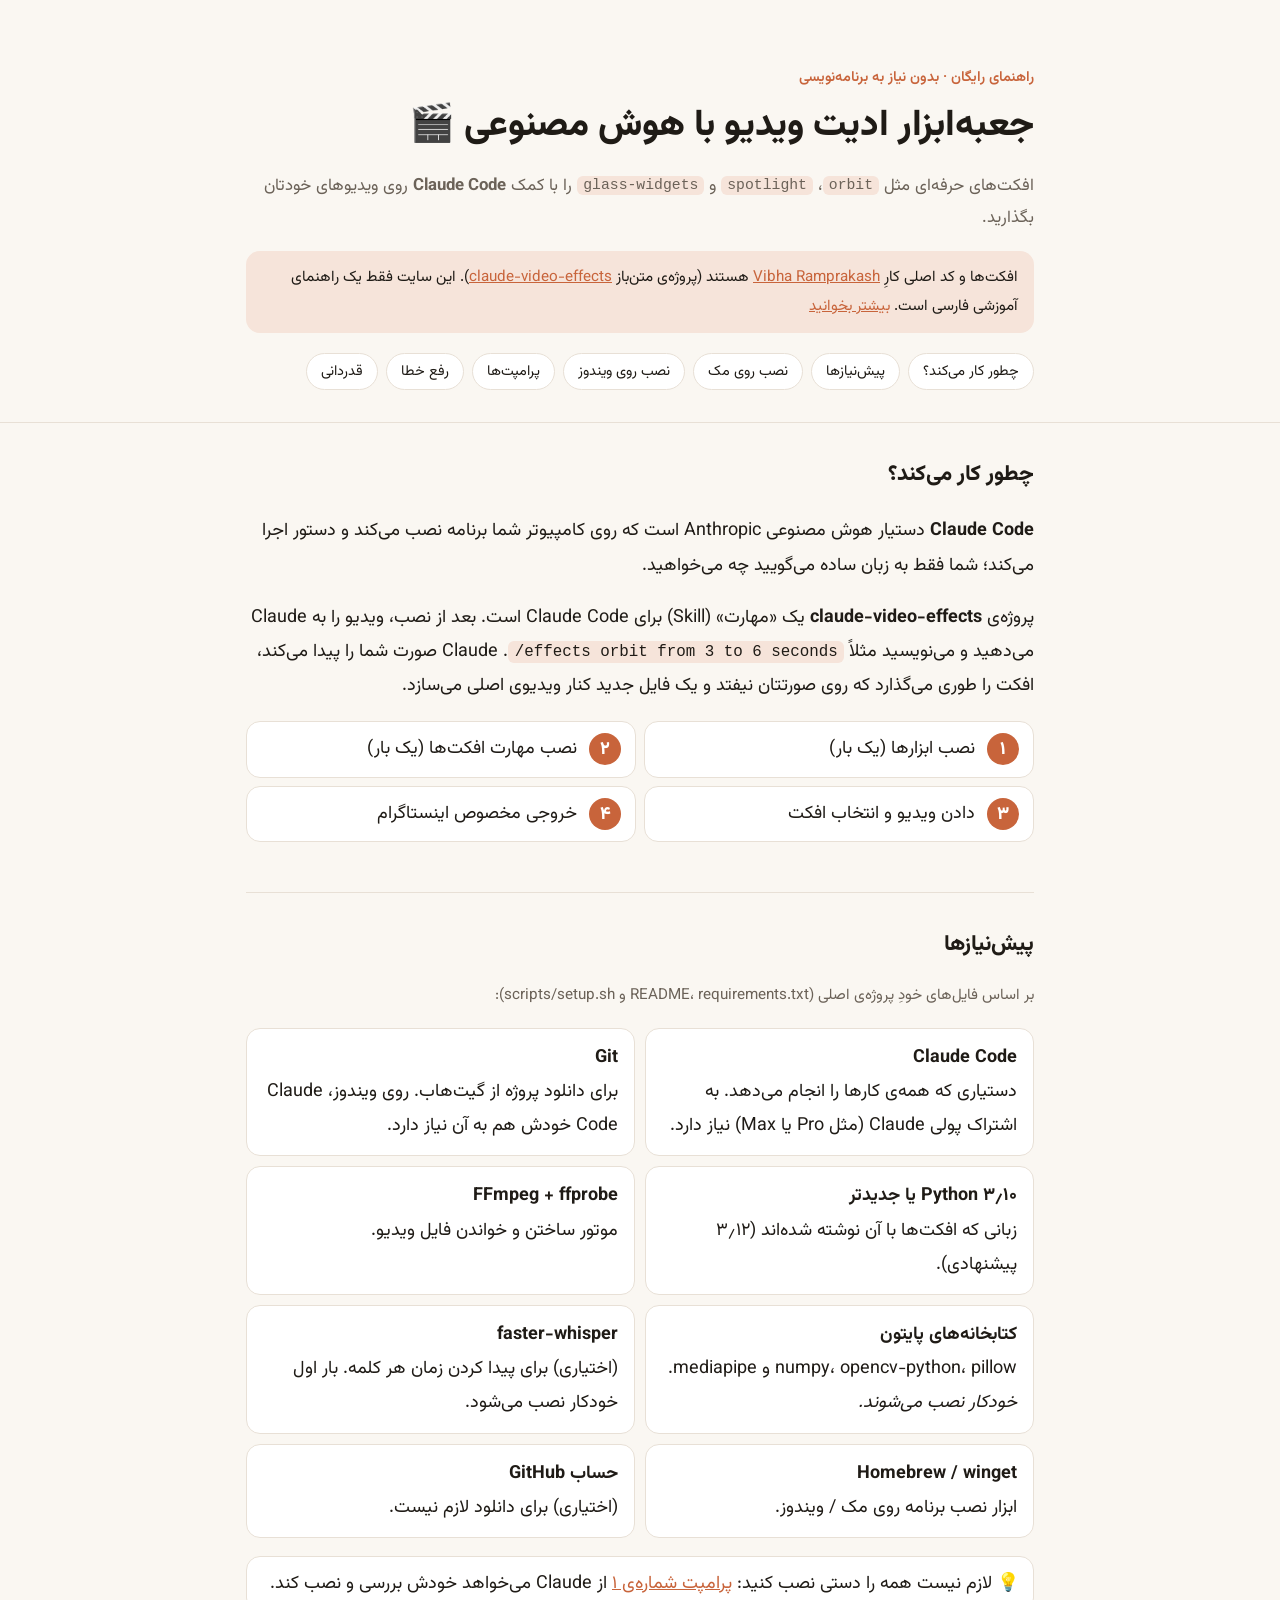
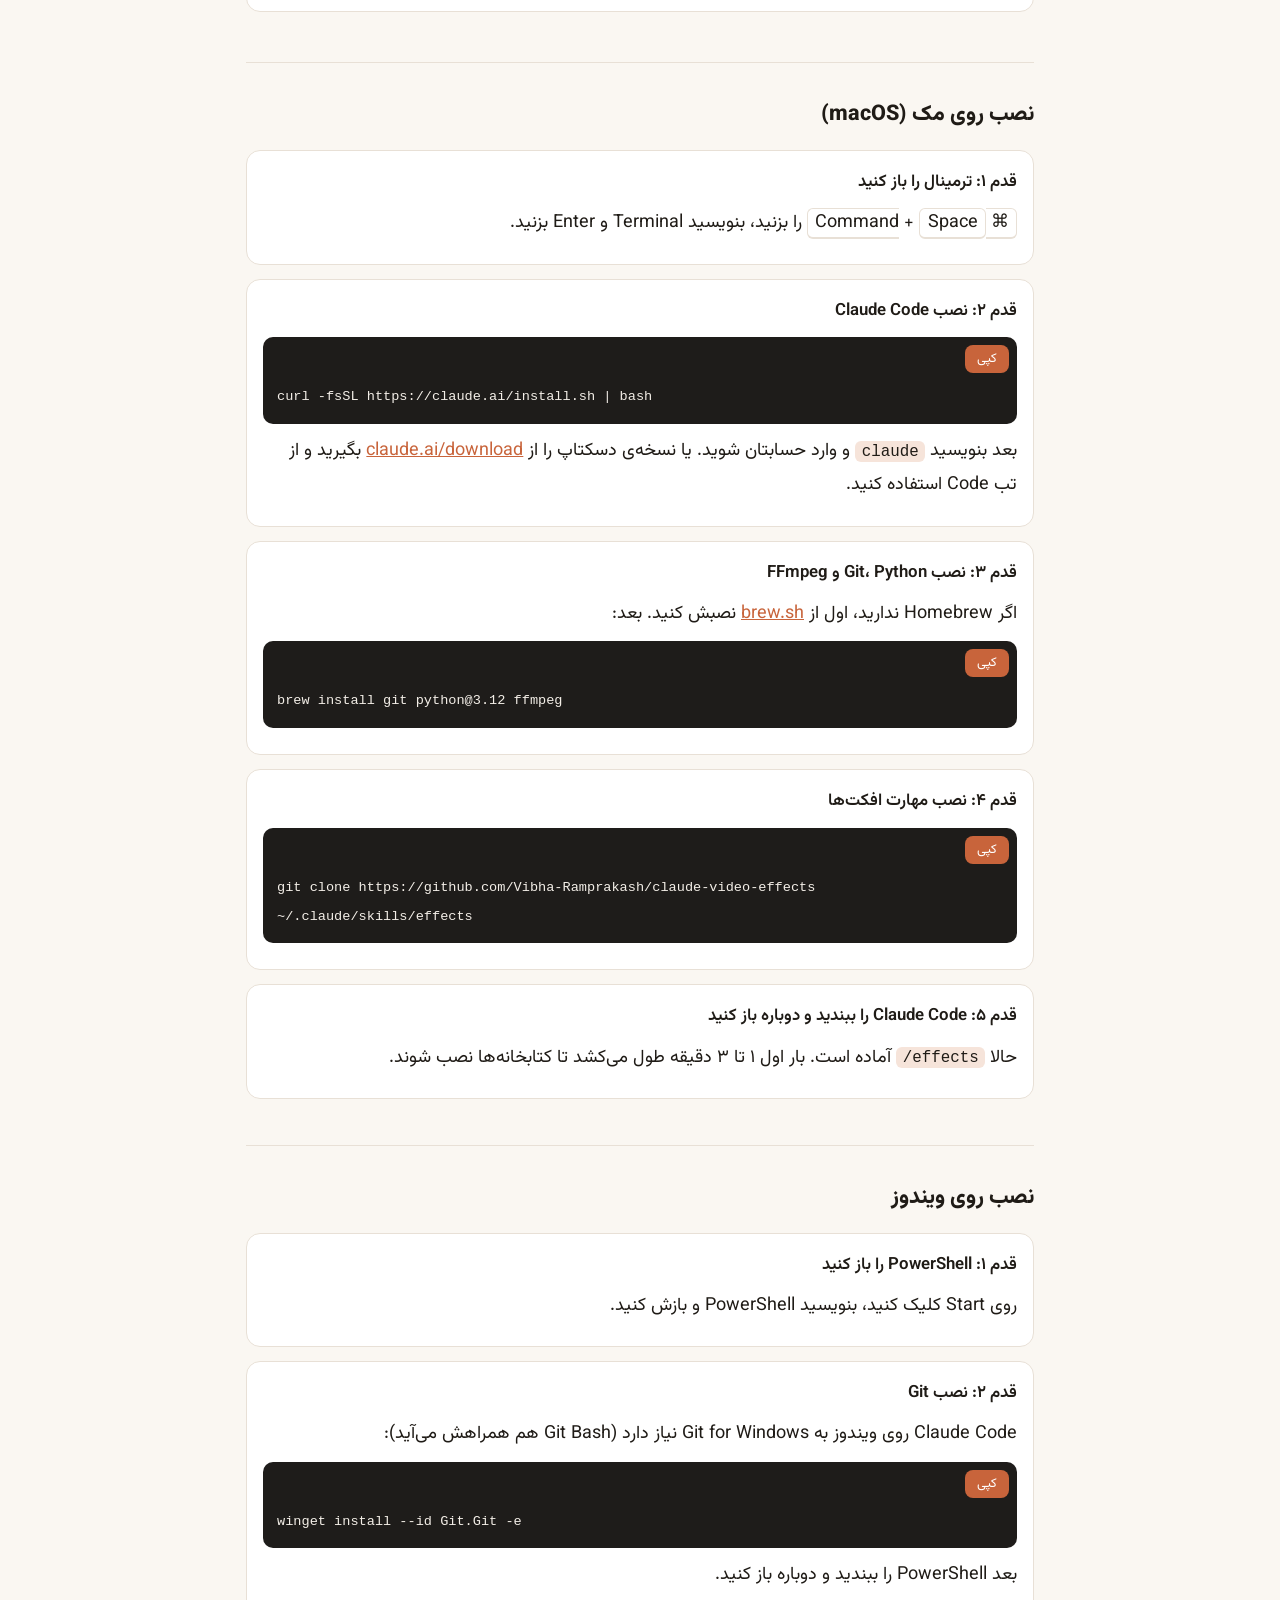
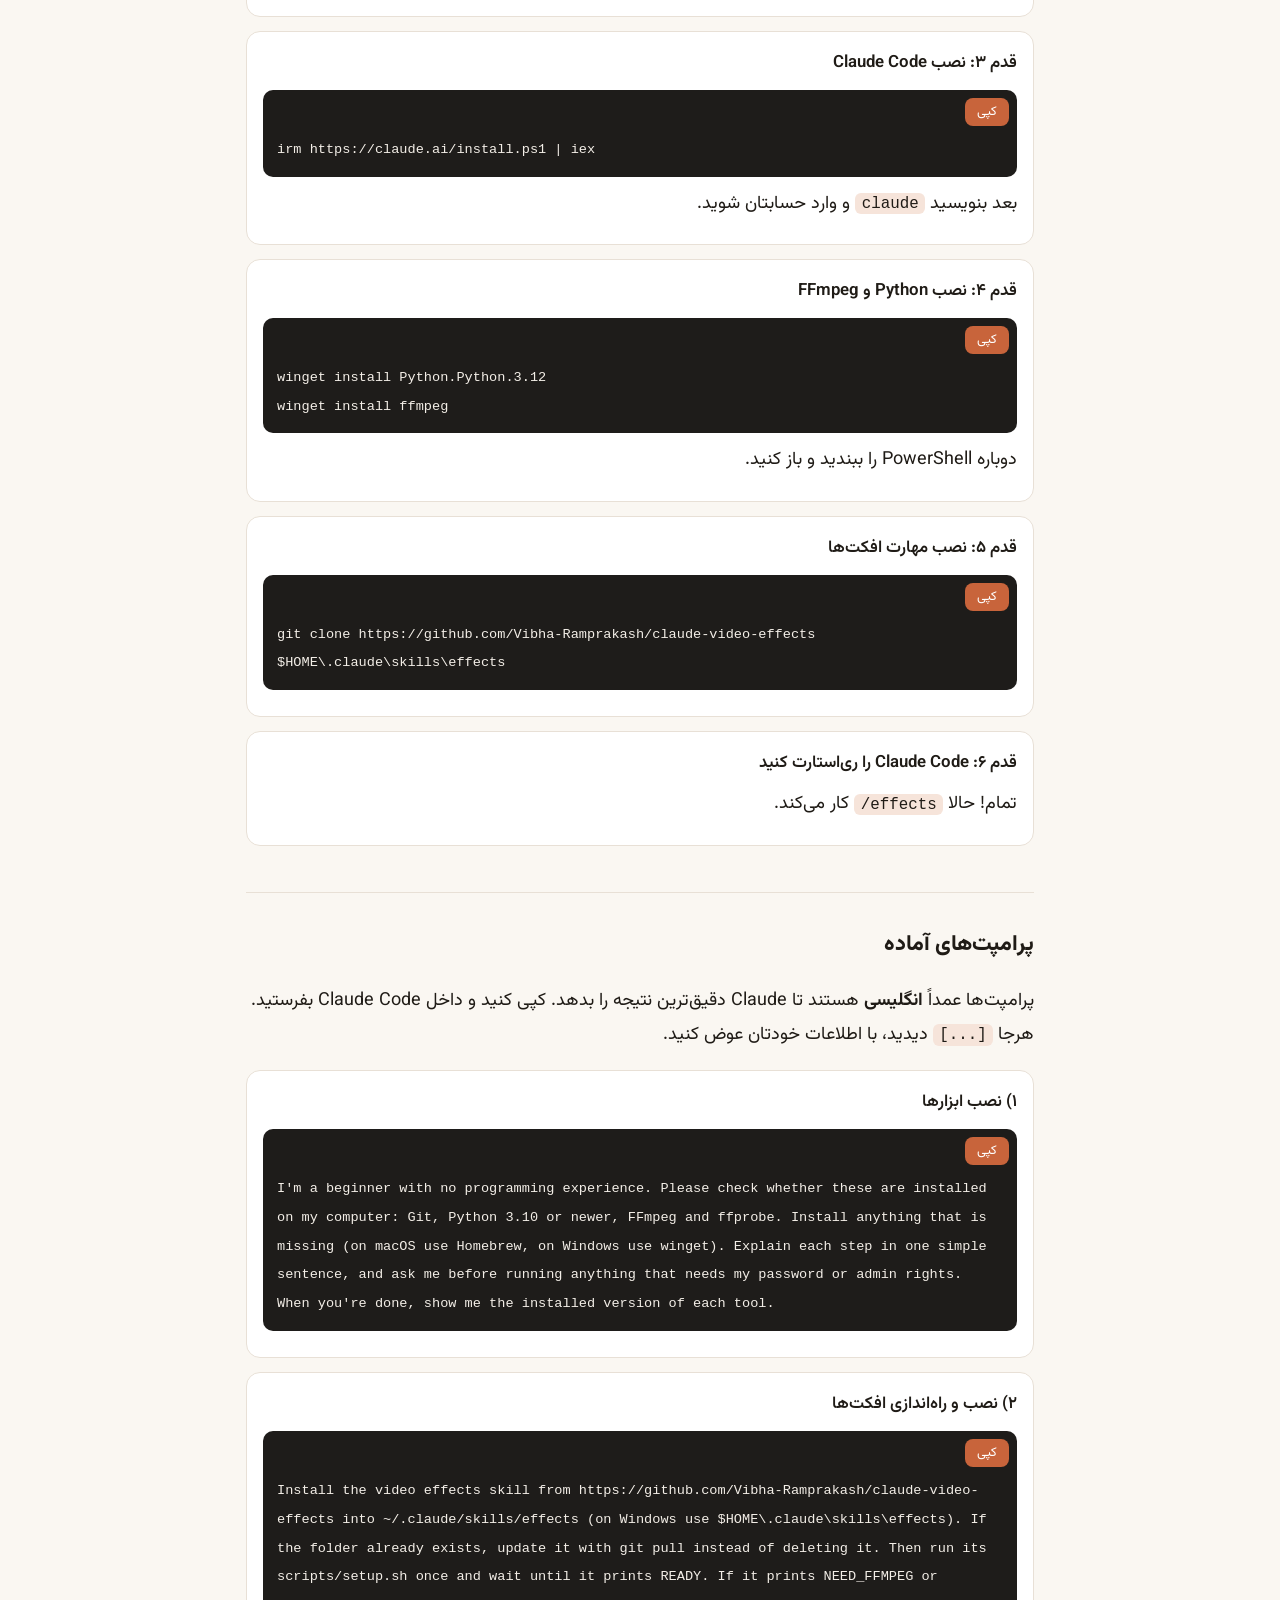
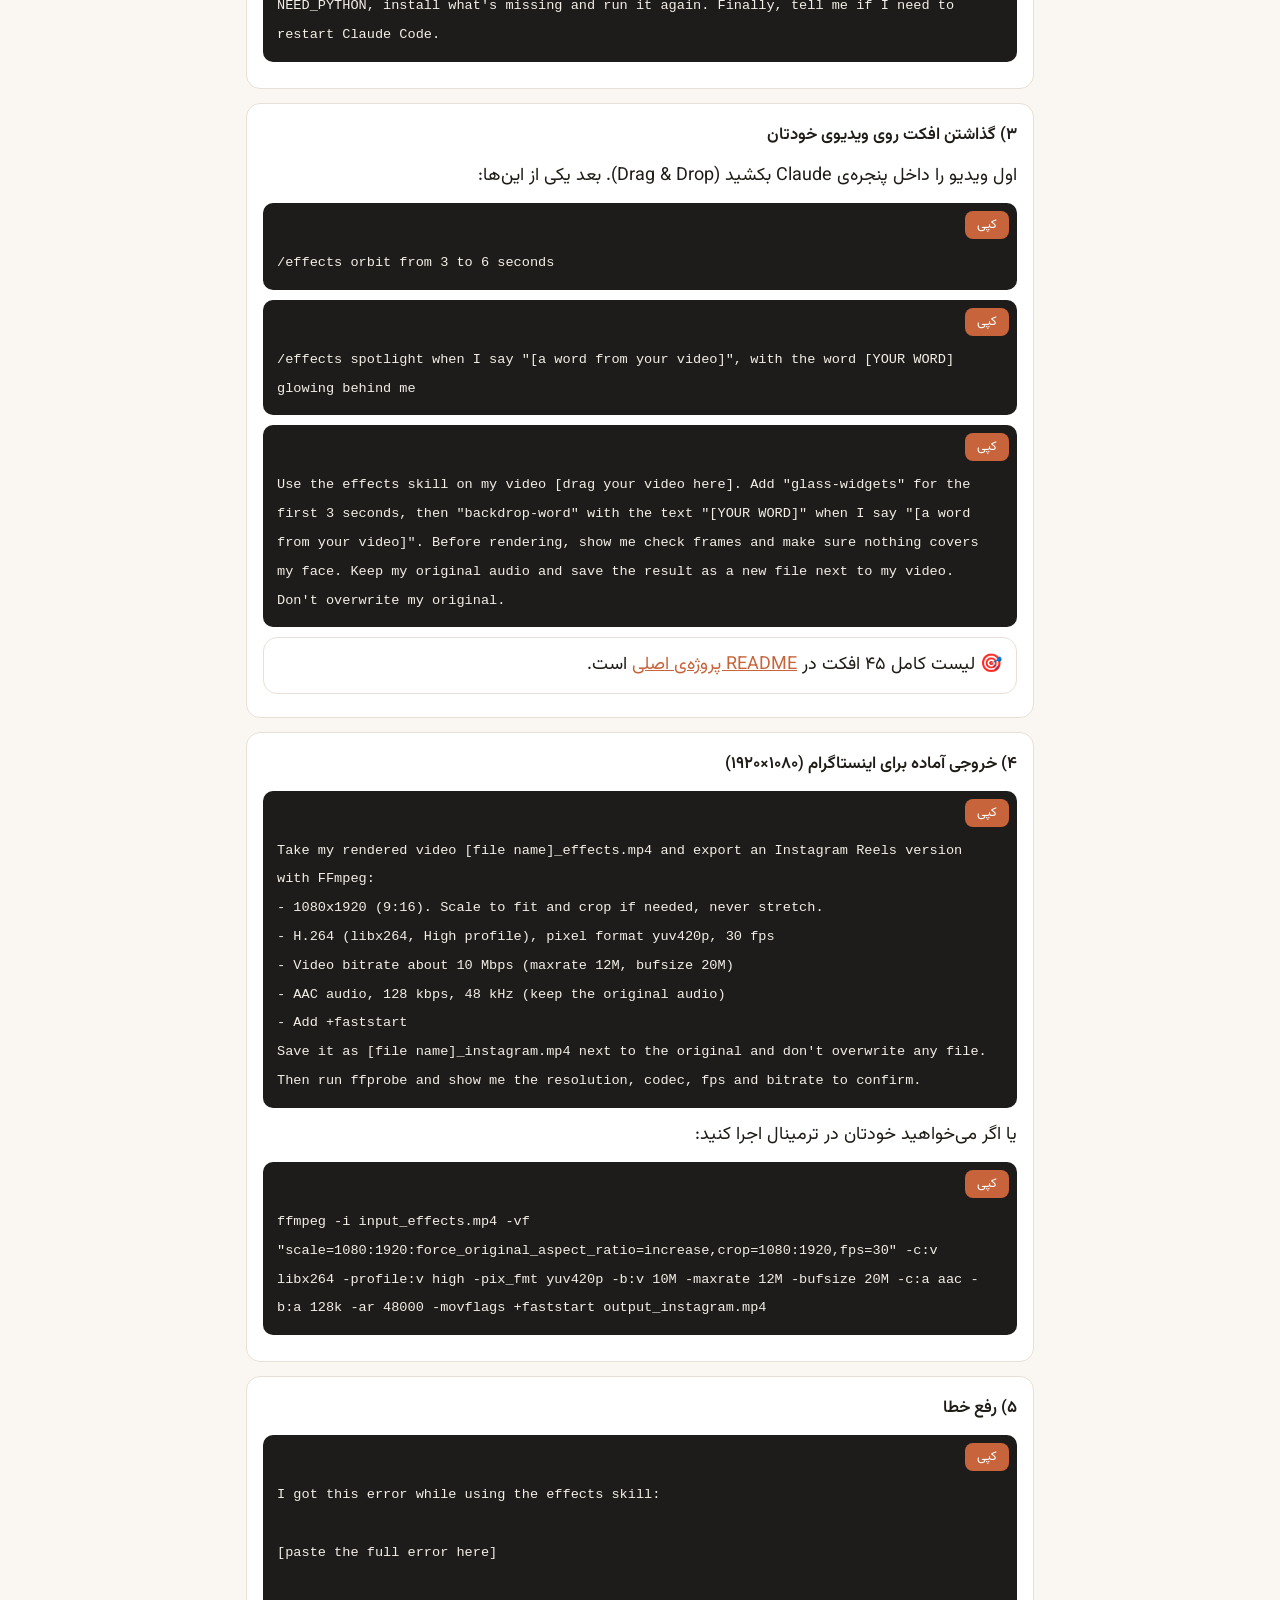
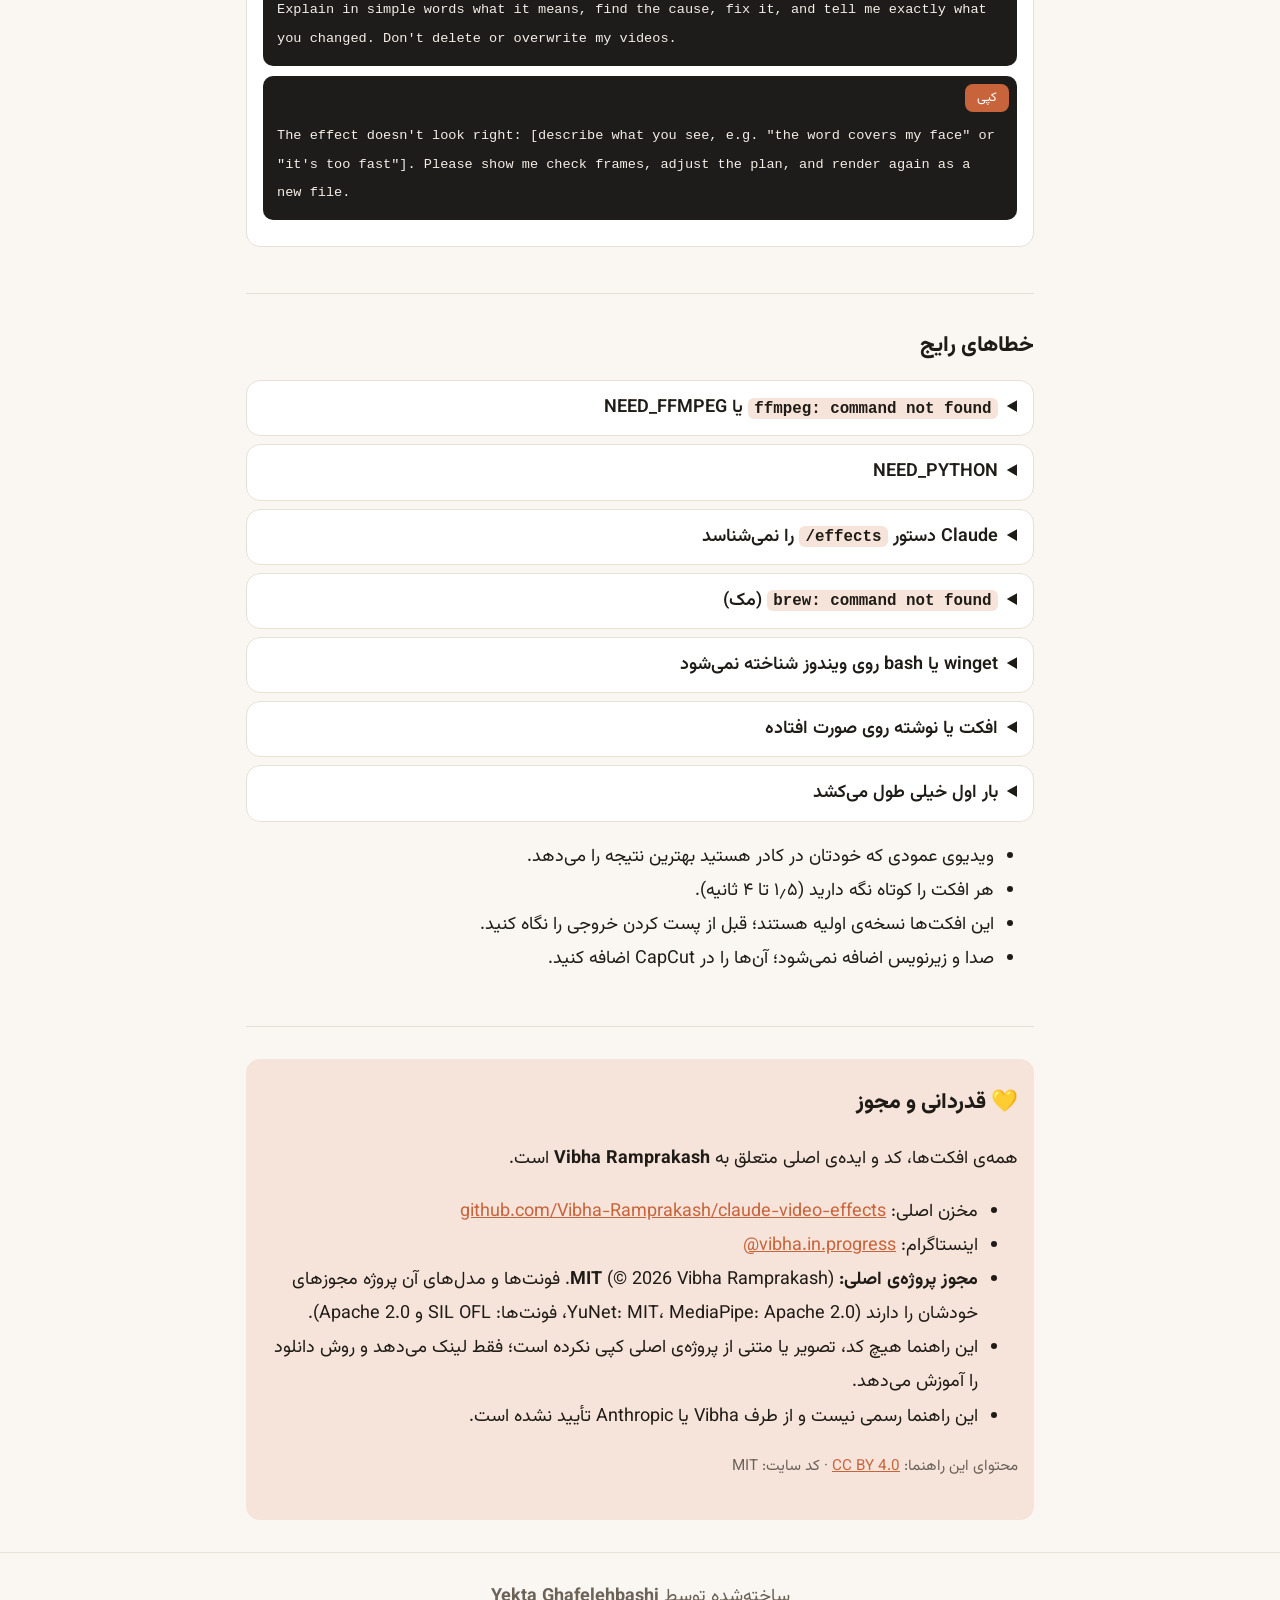
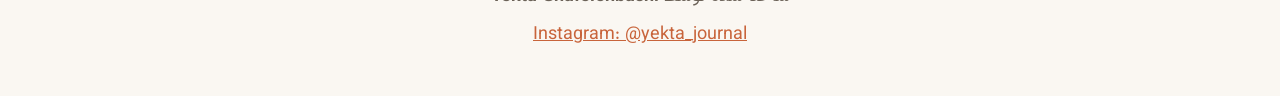
==== docs/index.html @ 85071306 "Persian guide for applying Claude Code video effects, with GitHub Pages site Guide and site for usin" ====
<!doctype html>
<html lang="fa" dir="rtl">
<head>
  <meta charset="utf-8">
  <meta name="viewport" content="width=device-width, initial-scale=1">
  <title>جعبه‌ابزار ادیت ویدیو با هوش مصنوعی</title>
  <meta name="description" content="راهنمای فارسی و قدم‌به‌قدم برای گذاشتن افکت‌های حرفه‌ای روی ویدیوهای خودتان با Claude Code.">
  <link rel="preconnect" href="https://fonts.googleapis.com">
  <link rel="preconnect" href="https://fonts.gstatic.com" crossorigin>
  <link href="https://fonts.googleapis.com/css2?family=Vazirmatn:wght@400;600;800&display=swap" rel="stylesheet">
  <link rel="stylesheet" href="style.css">
</head>
<body>
  <header class="hero">
    <div class="wrap">
      <p class="eyebrow">راهنمای رایگان · بدون نیاز به برنامه‌نویسی</p>
      <h1>جعبه‌ابزار ادیت ویدیو با هوش مصنوعی 🎬</h1>
      <p class="lead">افکت‌های حرفه‌ای مثل <code>orbit</code>، <code>spotlight</code> و <code>glass-widgets</code> را با کمک <strong>Claude Code</strong> روی ویدیوهای خودتان بگذارید.</p>
      <div class="notice">
        افکت‌ها و کد اصلی کارِ <a href="https://github.com/Vibha-Ramprakash">Vibha Ramprakash</a> هستند (پروژه‌ی متن‌باز <a href="https://github.com/Vibha-Ramprakash/claude-video-effects">claude-video-effects</a>). این سایت فقط یک راهنمای آموزشی فارسی است. <a href="#credits">بیشتر بخوانید</a>
      </div>
      <nav class="toc" aria-label="فهرست">
        <a href="#how">چطور کار می‌کند؟</a>
        <a href="#prereq">پیش‌نیازها</a>
        <a href="#mac">نصب روی مک</a>
        <a href="#win">نصب روی ویندوز</a>
        <a href="#prompts">پرامپت‌ها</a>
        <a href="#errors">رفع خطا</a>
        <a href="#credits">قدردانی</a>
      </nav>
    </div>
  </header>

  <main class="wrap">
    <section id="how">
      <h2>چطور کار می‌کند؟</h2>
      <p><strong>Claude Code</strong> دستیار هوش مصنوعی Anthropic است که روی کامپیوتر شما برنامه نصب می‌کند و دستور اجرا می‌کند؛ شما فقط به زبان ساده می‌گویید چه می‌خواهید.</p>
      <p>پروژه‌ی <strong>claude-video-effects</strong> یک «مهارت» (Skill) برای Claude Code است. بعد از نصب، ویدیو را به Claude می‌دهید و می‌نویسید مثلاً <code dir="ltr">/effects orbit from 3 to 6 seconds</code>. Claude صورت شما را پیدا می‌کند، افکت را طوری می‌گذارد که روی صورتتان نیفتد و یک فایل جدید کنار ویدیوی اصلی می‌سازد.</p>
      <ol class="steps">
        <li><span>۱</span>نصب ابزارها (یک بار)</li>
        <li><span>۲</span>نصب مهارت افکت‌ها (یک بار)</li>
        <li><span>۳</span>دادن ویدیو و انتخاب افکت</li>
        <li><span>۴</span>خروجی مخصوص اینستاگرام</li>
      </ol>
    </section>

    <section id="prereq">
      <h2>پیش‌نیازها</h2>
      <p class="muted">بر اساس فایل‌های خودِ پروژه‌ی اصلی (README، requirements.txt و scripts/setup.sh):</p>
      <ul class="cards">
        <li><b>Claude Code</b> دستیاری که همه‌ی کارها را انجام می‌دهد. به اشتراک پولی Claude (مثل Pro یا Max) نیاز دارد.</li>
        <li><b>Git</b> برای دانلود پروژه از گیت‌هاب. روی ویندوز، Claude Code خودش هم به آن نیاز دارد.</li>
        <li><b>Python ۳٫۱۰ یا جدیدتر</b> زبانی که افکت‌ها با آن نوشته شده‌اند (۳٫۱۲ پیشنهادی).</li>
        <li><b>FFmpeg + ffprobe</b> موتور ساختن و خواندن فایل ویدیو.</li>
        <li><b>کتابخانه‌های پایتون</b> numpy، opencv-python، pillow و mediapipe. <em>خودکار نصب می‌شوند.</em></li>
        <li><b>faster-whisper</b> (اختیاری) برای پیدا کردن زمان هر کلمه. بار اول خودکار نصب می‌شود.</li>
        <li><b>Homebrew / winget</b> ابزار نصب برنامه روی مک / ویندوز.</li>
        <li><b>حساب GitHub</b> (اختیاری) برای دانلود لازم نیست.</li>
      </ul>
      <p class="tip">💡 لازم نیست همه را دستی نصب کنید: <a href="#p1">پرامپت شماره‌ی ۱</a> از Claude می‌خواهد خودش بررسی و نصب کند.</p>
    </section>

    <section id="mac">
      <h2>نصب روی مک (macOS)</h2>
      <div class="step">
        <h3>قدم ۱: ترمینال را باز کنید</h3>
        <p><kbd>⌘ Command</kbd> + <kbd>Space</kbd> را بزنید، بنویسید Terminal و Enter بزنید.</p>
      </div>
      <div class="step">
        <h3>قدم ۲: نصب Claude Code</h3>
        <pre dir="ltr"><code>curl -fsSL https://claude.ai/install.sh | bash</code></pre>
        <p>بعد بنویسید <code>claude</code> و وارد حسابتان شوید. یا نسخه‌ی دسکتاپ را از <a href="https://claude.ai/download">claude.ai/download</a> بگیرید و از تب Code استفاده کنید.</p>
      </div>
      <div class="step">
        <h3>قدم ۳: نصب Git، Python و FFmpeg</h3>
        <p>اگر Homebrew ندارید، اول از <a href="https://brew.sh">brew.sh</a> نصبش کنید. بعد:</p>
        <pre dir="ltr"><code>brew install git python@3.12 ffmpeg</code></pre>
      </div>
      <div class="step">
        <h3>قدم ۴: نصب مهارت افکت‌ها</h3>
        <pre dir="ltr"><code>git clone https://github.com/Vibha-Ramprakash/claude-video-effects ~/.claude/skills/effects</code></pre>
      </div>
      <div class="step">
        <h3>قدم ۵: Claude Code را ببندید و دوباره باز کنید</h3>
        <p>حالا <code dir="ltr">/effects</code> آماده است. بار اول ۱ تا ۳ دقیقه طول می‌کشد تا کتابخانه‌ها نصب شوند.</p>
      </div>
    </section>

    <section id="win">
      <h2>نصب روی ویندوز</h2>
      <div class="step">
        <h3>قدم ۱: PowerShell را باز کنید</h3>
        <p>روی Start کلیک کنید، بنویسید PowerShell و بازش کنید.</p>
      </div>
      <div class="step">
        <h3>قدم ۲: نصب Git</h3>
        <p>Claude Code روی ویندوز به Git for Windows نیاز دارد (Git Bash هم همراهش می‌آید):</p>
        <pre dir="ltr"><code>winget install --id Git.Git -e</code></pre>
        <p>بعد PowerShell را ببندید و دوباره باز کنید.</p>
      </div>
      <div class="step">
        <h3>قدم ۳: نصب Claude Code</h3>
        <pre dir="ltr"><code>irm https://claude.ai/install.ps1 | iex</code></pre>
        <p>بعد بنویسید <code>claude</code> و وارد حسابتان شوید.</p>
      </div>
      <div class="step">
        <h3>قدم ۴: نصب Python و FFmpeg</h3>
        <pre dir="ltr"><code>winget install Python.Python.3.12
winget install ffmpeg</code></pre>
        <p>دوباره PowerShell را ببندید و باز کنید.</p>
      </div>
      <div class="step">
        <h3>قدم ۵: نصب مهارت افکت‌ها</h3>
        <pre dir="ltr"><code>git clone https://github.com/Vibha-Ramprakash/claude-video-effects $HOME\.claude\skills\effects</code></pre>
      </div>
      <div class="step">
        <h3>قدم ۶: Claude Code را ری‌استارت کنید</h3>
        <p>تمام! حالا <code dir="ltr">/effects</code> کار می‌کند.</p>
      </div>
    </section>

    <section id="prompts">
      <h2>پرامپت‌های آماده</h2>
      <p>پرامپت‌ها عمداً <strong>انگلیسی</strong> هستند تا Claude دقیق‌ترین نتیجه را بدهد. کپی کنید و داخل Claude Code بفرستید. هرجا <code dir="ltr">[...]</code> دیدید، با اطلاعات خودتان عوض کنید.</p>

      <div class="step" id="p1">
        <h3>۱) نصب ابزارها</h3>
        <pre dir="ltr"><code>I'm a beginner with no programming experience. Please check whether these are installed on my computer: Git, Python 3.10 or newer, FFmpeg and ffprobe. Install anything that is missing (on macOS use Homebrew, on Windows use winget). Explain each step in one simple sentence, and ask me before running anything that needs my password or admin rights. When you're done, show me the installed version of each tool.</code></pre>
      </div>

      <div class="step" id="p2">
        <h3>۲) نصب و راه‌اندازی افکت‌ها</h3>
        <pre dir="ltr"><code>Install the video effects skill from https://github.com/Vibha-Ramprakash/claude-video-effects into ~/.claude/skills/effects (on Windows use $HOME\.claude\skills\effects). If the folder already exists, update it with git pull instead of deleting it. Then run its scripts/setup.sh once and wait until it prints READY. If it prints NEED_FFMPEG or NEED_PYTHON, install what's missing and run it again. Finally, tell me if I need to restart Claude Code.</code></pre>
      </div>

      <div class="step" id="p3">
        <h3>۳) گذاشتن افکت روی ویدیوی خودتان</h3>
        <p>اول ویدیو را داخل پنجره‌ی Claude بکشید (Drag &amp; Drop). بعد یکی از این‌ها:</p>
        <pre dir="ltr"><code>/effects orbit from 3 to 6 seconds</code></pre>
        <pre dir="ltr"><code>/effects spotlight when I say "[a word from your video]", with the word [YOUR WORD] glowing behind me</code></pre>
        <pre dir="ltr"><code>Use the effects skill on my video [drag your video here]. Add "glass-widgets" for the first 3 seconds, then "backdrop-word" with the text "[YOUR WORD]" when I say "[a word from your video]". Before rendering, show me check frames and make sure nothing covers my face. Keep my original audio and save the result as a new file next to my video. Don't overwrite my original.</code></pre>
        <p class="tip">🎯 لیست کامل ۴۵ افکت در <a href="https://github.com/Vibha-Ramprakash/claude-video-effects#the-45-effects">README پروژه‌ی اصلی</a> است.</p>
      </div>

      <div class="step" id="p4">
        <h3>۴) خروجی آماده برای اینستاگرام (۱۰۸۰×۱۹۲۰)</h3>
        <pre dir="ltr"><code>Take my rendered video [file name]_effects.mp4 and export an Instagram Reels version with FFmpeg:
- 1080x1920 (9:16). Scale to fit and crop if needed, never stretch.
- H.264 (libx264, High profile), pixel format yuv420p, 30 fps
- Video bitrate about 10 Mbps (maxrate 12M, bufsize 20M)
- AAC audio, 128 kbps, 48 kHz (keep the original audio)
- Add +faststart
Save it as [file name]_instagram.mp4 next to the original and don't overwrite any file. Then run ffprobe and show me the resolution, codec, fps and bitrate to confirm.</code></pre>
        <p>یا اگر می‌خواهید خودتان در ترمینال اجرا کنید:</p>
        <pre dir="ltr"><code>ffmpeg -i input_effects.mp4 -vf "scale=1080:1920:force_original_aspect_ratio=increase,crop=1080:1920,fps=30" -c:v libx264 -profile:v high -pix_fmt yuv420p -b:v 10M -maxrate 12M -bufsize 20M -c:a aac -b:a 128k -ar 48000 -movflags +faststart output_instagram.mp4</code></pre>
      </div>

      <div class="step" id="p5">
        <h3>۵) رفع خطا</h3>
        <pre dir="ltr"><code>I got this error while using the effects skill:

[paste the full error here]

Explain in simple words what it means, find the cause, fix it, and tell me exactly what you changed. Don't delete or overwrite my videos.</code></pre>
        <pre dir="ltr"><code>The effect doesn't look right: [describe what you see, e.g. "the word covers my face" or "it's too fast"]. Please show me check frames, adjust the plan, and render again as a new file.</code></pre>
      </div>
    </section>

    <section id="errors">
      <h2>خطاهای رایج</h2>
      <div class="faq">
        <details><summary><code dir="ltr">ffmpeg: command not found</code> یا NEED_FFMPEG</summary><p>FFmpeg نصب نیست یا ترمینال هنوز آن را نمی‌شناسد. مک: <code dir="ltr">brew install ffmpeg</code>، ویندوز: <code dir="ltr">winget install ffmpeg</code>. بعد ترمینال را ببندید و باز کنید.</p></details>
        <details><summary>NEED_PYTHON</summary><p>پایتون نیست یا قدیمی‌تر از ۳٫۱۰ است. مک: <code dir="ltr">brew install python@3.12</code>، ویندوز: <code dir="ltr">winget install Python.Python.3.12</code></p></details>
        <details><summary>Claude دستور <code dir="ltr">/effects</code> را نمی‌شناسد</summary><p>مطمئن شوید پوشه دقیقاً <code dir="ltr">~/.claude/skills/effects</code> است و فایل SKILL.md داخلش هست، بعد Claude Code را ببندید و باز کنید.</p></details>
        <details><summary><code dir="ltr">brew: command not found</code> (مک)</summary><p>Homebrew را از <a href="https://brew.sh">brew.sh</a> نصب کنید.</p></details>
        <details><summary>winget یا bash روی ویندوز شناخته نمی‌شود</summary><p>برای winget، برنامه‌ی App Installer را از Microsoft Store به‌روز کنید. برای bash، Git for Windows را نصب کنید: <code dir="ltr">winget install --id Git.Git -e</code></p></details>
        <details><summary>افکت یا نوشته روی صورت افتاده</summary><p>پرامپت دوم بخش «رفع خطا» را بفرستید تا Claude برنامه را اصلاح کند.</p></details>
        <details><summary>بار اول خیلی طول می‌کشد</summary><p>طبیعی است: کتابخانه‌ها و مدل تشخیص کلمه نصب می‌شوند. ۱ تا ۳ دقیقه صبر کنید.</p></details>
      </div>
      <ul class="tips">
        <li>ویدیوی عمودی که خودتان در کادر هستید بهترین نتیجه را می‌دهد.</li>
        <li>هر افکت را کوتاه نگه دارید (۱٫۵ تا ۴ ثانیه).</li>
        <li>این افکت‌ها نسخه‌ی اولیه هستند؛ قبل از پست کردن خروجی را نگاه کنید.</li>
        <li>صدا و زیرنویس اضافه نمی‌شود؛ آن‌ها را در CapCut اضافه کنید.</li>
      </ul>
    </section>

    <section id="credits" class="credits">
      <h2>💛 قدردانی و مجوز</h2>
      <p>همه‌ی افکت‌ها، کد و ایده‌ی اصلی متعلق به <strong>Vibha Ramprakash</strong> است.</p>
      <ul>
        <li>مخزن اصلی: <a href="https://github.com/Vibha-Ramprakash/claude-video-effects" dir="ltr">github.com/Vibha-Ramprakash/claude-video-effects</a></li>
        <li>اینستاگرام: <a href="https://instagram.com/vibha.in.progress" dir="ltr">@vibha.in.progress</a></li>
        <li><strong>مجوز پروژه‌ی اصلی: MIT</strong> (© 2026 Vibha Ramprakash). فونت‌ها و مدل‌های آن پروژه مجوزهای خودشان را دارند (YuNet: MIT، MediaPipe: Apache 2.0، فونت‌ها: SIL OFL و Apache 2.0).</li>
        <li>این راهنما هیچ کد، تصویر یا متنی از پروژه‌ی اصلی کپی نکرده است؛ فقط لینک می‌دهد و روش دانلود را آموزش می‌دهد.</li>
        <li>این راهنما رسمی نیست و از طرف Vibha یا Anthropic تأیید نشده است.</li>
      </ul>
      <p class="muted">محتوای این راهنما: <a href="https://creativecommons.org/licenses/by/4.0/">CC BY 4.0</a> · کد سایت: MIT</p>
    </section>
  </main>

  <footer>
    <div class="wrap">
      <p>ساخته‌شده توسط <strong>Yekta Ghafelehbashi</strong></p>
      <p><a href="https://instagram.com/yekta_journal" dir="ltr">Instagram: @yekta_journal</a></p>
    </div>
  </footer>

  <script src="script.js"></script>
</body>
</html>
---- docs/style.css ----
:root {
  --bg: #faf7f2;
  --surface: #ffffff;
  --text: #1f1b16;
  --muted: #6b6258;
  --accent: #c8643b;
  --accent-soft: #f6e4da;
  --border: #e8e0d6;
  --code-bg: #1e1c1a;
  --code-text: #f3eee7;
  --radius: 14px;
}

@media (prefers-color-scheme: dark) {
  :root {
    --bg: #161412;
    --surface: #211e1b;
    --text: #f1ebe3;
    --muted: #a99f93;
    --accent: #e58a60;
    --accent-soft: #3a2a21;
    --border: #35302b;
    --code-bg: #0e0d0c;
  }
}

* { box-sizing: border-box; }

html { scroll-behavior: smooth; }

body {
  margin: 0;
  background: var(--bg);
  color: var(--text);
  font-family: "Vazirmatn", Tahoma, sans-serif;
  font-size: 17px;
  line-height: 1.9;
}

.wrap { max-width: 820px; margin: 0 auto; padding: 0 16px; }

a { color: var(--accent); }

h1 { font-size: 1.7rem; line-height: 1.5; margin: .2em 0 .4em; font-weight: 800; }
h2 { font-size: 1.35rem; margin: 0 0 .6em; font-weight: 800; }
h3 { font-size: 1.05rem; margin: 0 0 .4em; font-weight: 600; }

code {
  font-family: ui-monospace, SFMono-Regular, Menlo, Consolas, monospace;
  font-size: .88em;
  background: var(--accent-soft);
  padding: .1em .4em;
  border-radius: 6px;
  unicode-bidi: isolate;
}

kbd {
  font-family: inherit;
  border: 1px solid var(--border);
  border-bottom-width: 2px;
  border-radius: 6px;
  padding: 0 .4em;
  background: var(--surface);
}

.hero { padding: 40px 0 24px; border-bottom: 1px solid var(--border); }
.eyebrow { color: var(--accent); font-weight: 600; margin: 0; font-size: .9rem; }
.lead { font-size: 1.05rem; color: var(--muted); }

.notice {
  background: var(--accent-soft);
  border-radius: var(--radius);
  padding: 12px 16px;
  font-size: .95rem;
}

.toc { display: flex; flex-wrap: wrap; gap: 8px; margin-top: 20px; }
.toc a {
  text-decoration: none;
  color: var(--text);
  background: var(--surface);
  border: 1px solid var(--border);
  border-radius: 999px;
  padding: 4px 14px;
  font-size: .9rem;
}
.toc a:hover { border-color: var(--accent); }

section { padding: 32px 0; border-bottom: 1px solid var(--border); }
section:last-child { border-bottom: 0; }

.muted { color: var(--muted); font-size: .95rem; }
.tip { background: var(--surface); border: 1px solid var(--border); border-radius: var(--radius); padding: 10px 14px; }

.steps { list-style: none; padding: 0; display: grid; gap: 8px; }
.steps li {
  display: flex; align-items: center; gap: 12px;
  background: var(--surface); border: 1px solid var(--border);
  border-radius: var(--radius); padding: 10px 14px;
}
.steps span {
  flex: none; width: 32px; height: 32px; border-radius: 50%;
  background: var(--accent); color: #fff; display: grid; place-items: center; font-weight: 800;
}

.cards { list-style: none; padding: 0; display: grid; gap: 10px; }
.cards li { background: var(--surface); border: 1px solid var(--border); border-radius: var(--radius); padding: 12px 16px; }
.cards b { display: block; }

.step {
  background: var(--surface);
  border: 1px solid var(--border);
  border-radius: var(--radius);
  padding: 16px;
  margin: 14px 0;
}
.step p { margin: .4em 0; }

pre {
  position: relative;
  direction: ltr;
  text-align: left;
  background: var(--code-bg);
  color: var(--code-text);
  border-radius: 10px;
  padding: 44px 14px 14px;
  margin: 10px 0;
  overflow-x: auto;
  white-space: pre-wrap;
  line-height: 1.6;
  word-break: break-word;
}
pre code { background: none; padding: 0; font-size: .85rem; line-height: 1.6; color: inherit; }

.copy-btn {
  position: absolute;
  top: 8px;
  right: 8px;
  font-family: "Vazirmatn", sans-serif;
  font-size: .8rem;
  border: 0;
  border-radius: 8px;
  padding: 4px 12px;
  background: var(--accent);
  color: #fff;
  cursor: pointer;
}
.copy-btn:hover { filter: brightness(1.1); }
.copy-btn.done { background: #3f8f5a; }

.faq details {
  background: var(--surface); border: 1px solid var(--border);
  border-radius: var(--radius); padding: 10px 16px; margin: 8px 0;
}
.faq summary { cursor: pointer; font-weight: 600; }

.credits { background: var(--accent-soft); border-radius: var(--radius); padding: 24px 16px; margin: 32px 0; border: 0; }

footer { border-top: 1px solid var(--border); padding: 24px 0 40px; text-align: center; color: var(--muted); }
footer p { margin: .2em 0; }

@media (min-width: 720px) {
  body { font-size: 18px; }
  h1 { font-size: 2.3rem; }
  .hero { padding: 64px 0 32px; }
  .steps { grid-template-columns: repeat(2, 1fr); }
  .cards { grid-template-columns: repeat(2, 1fr); }
}
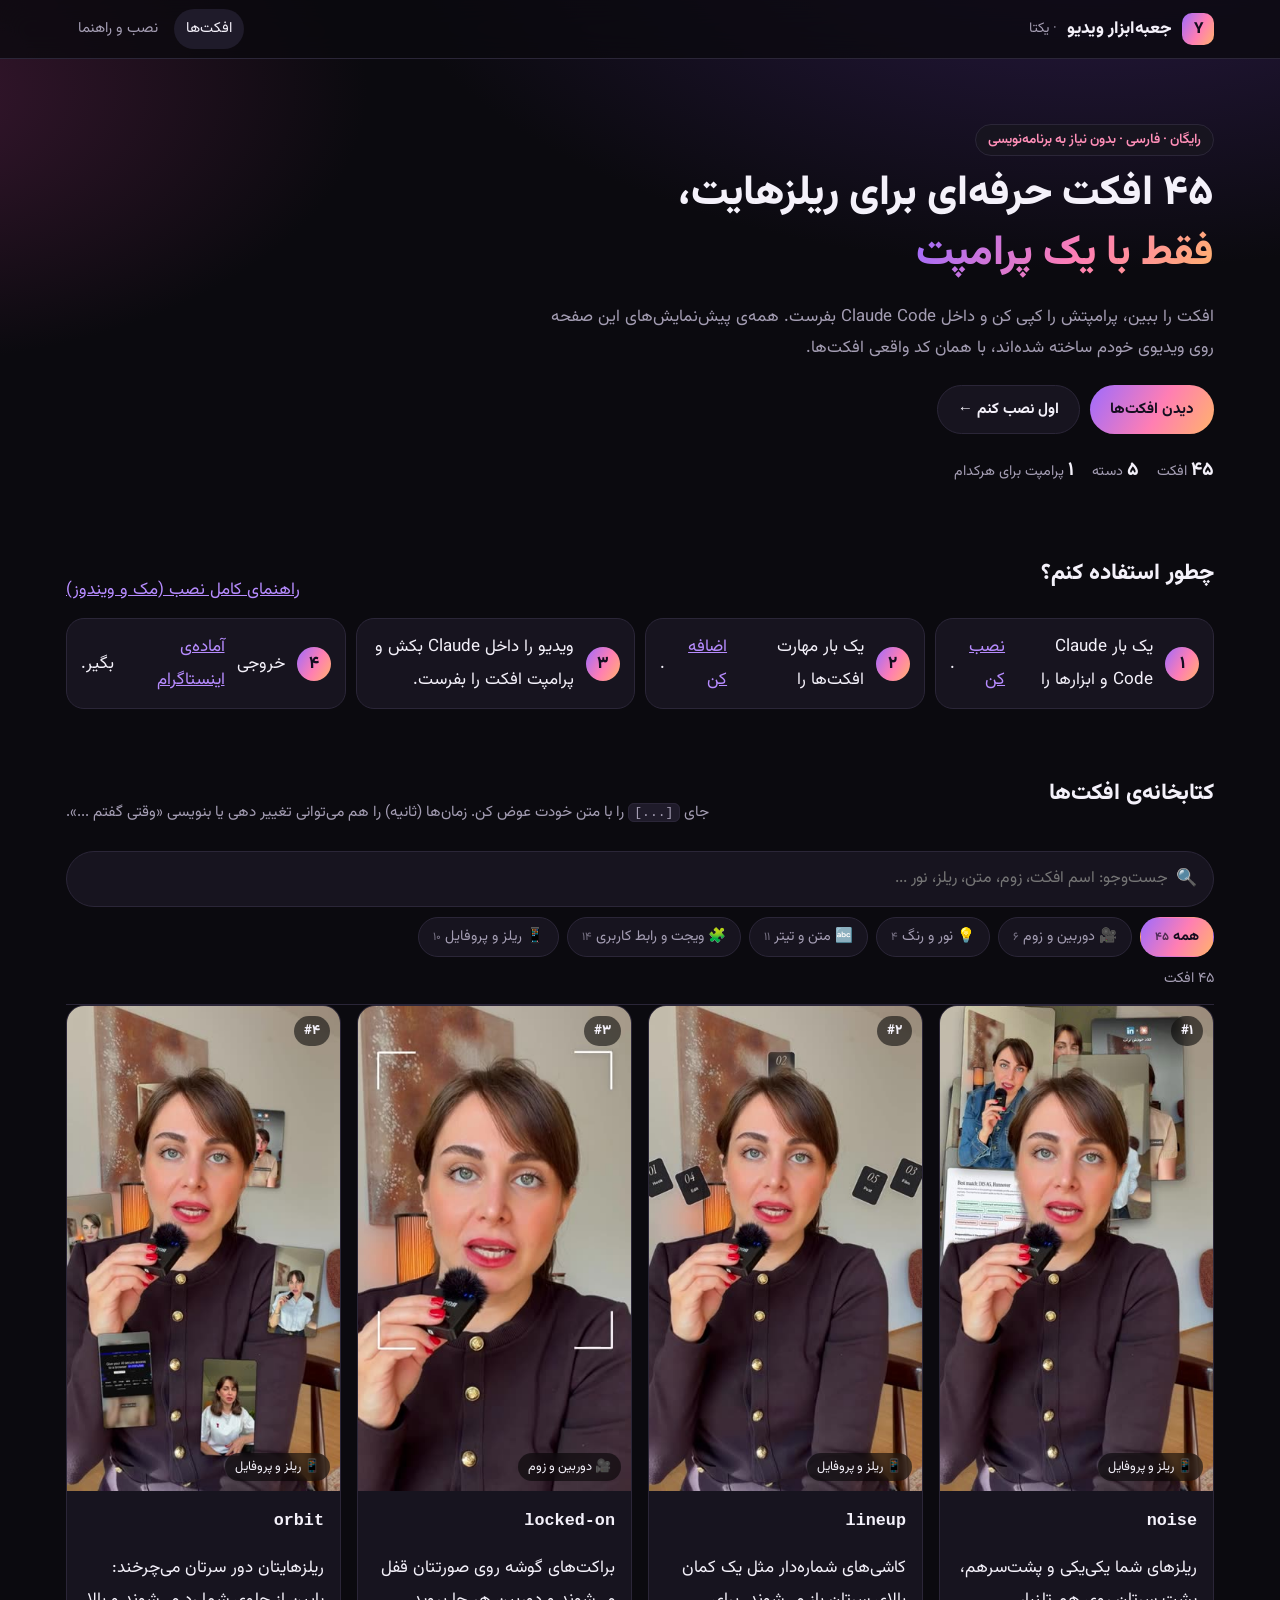
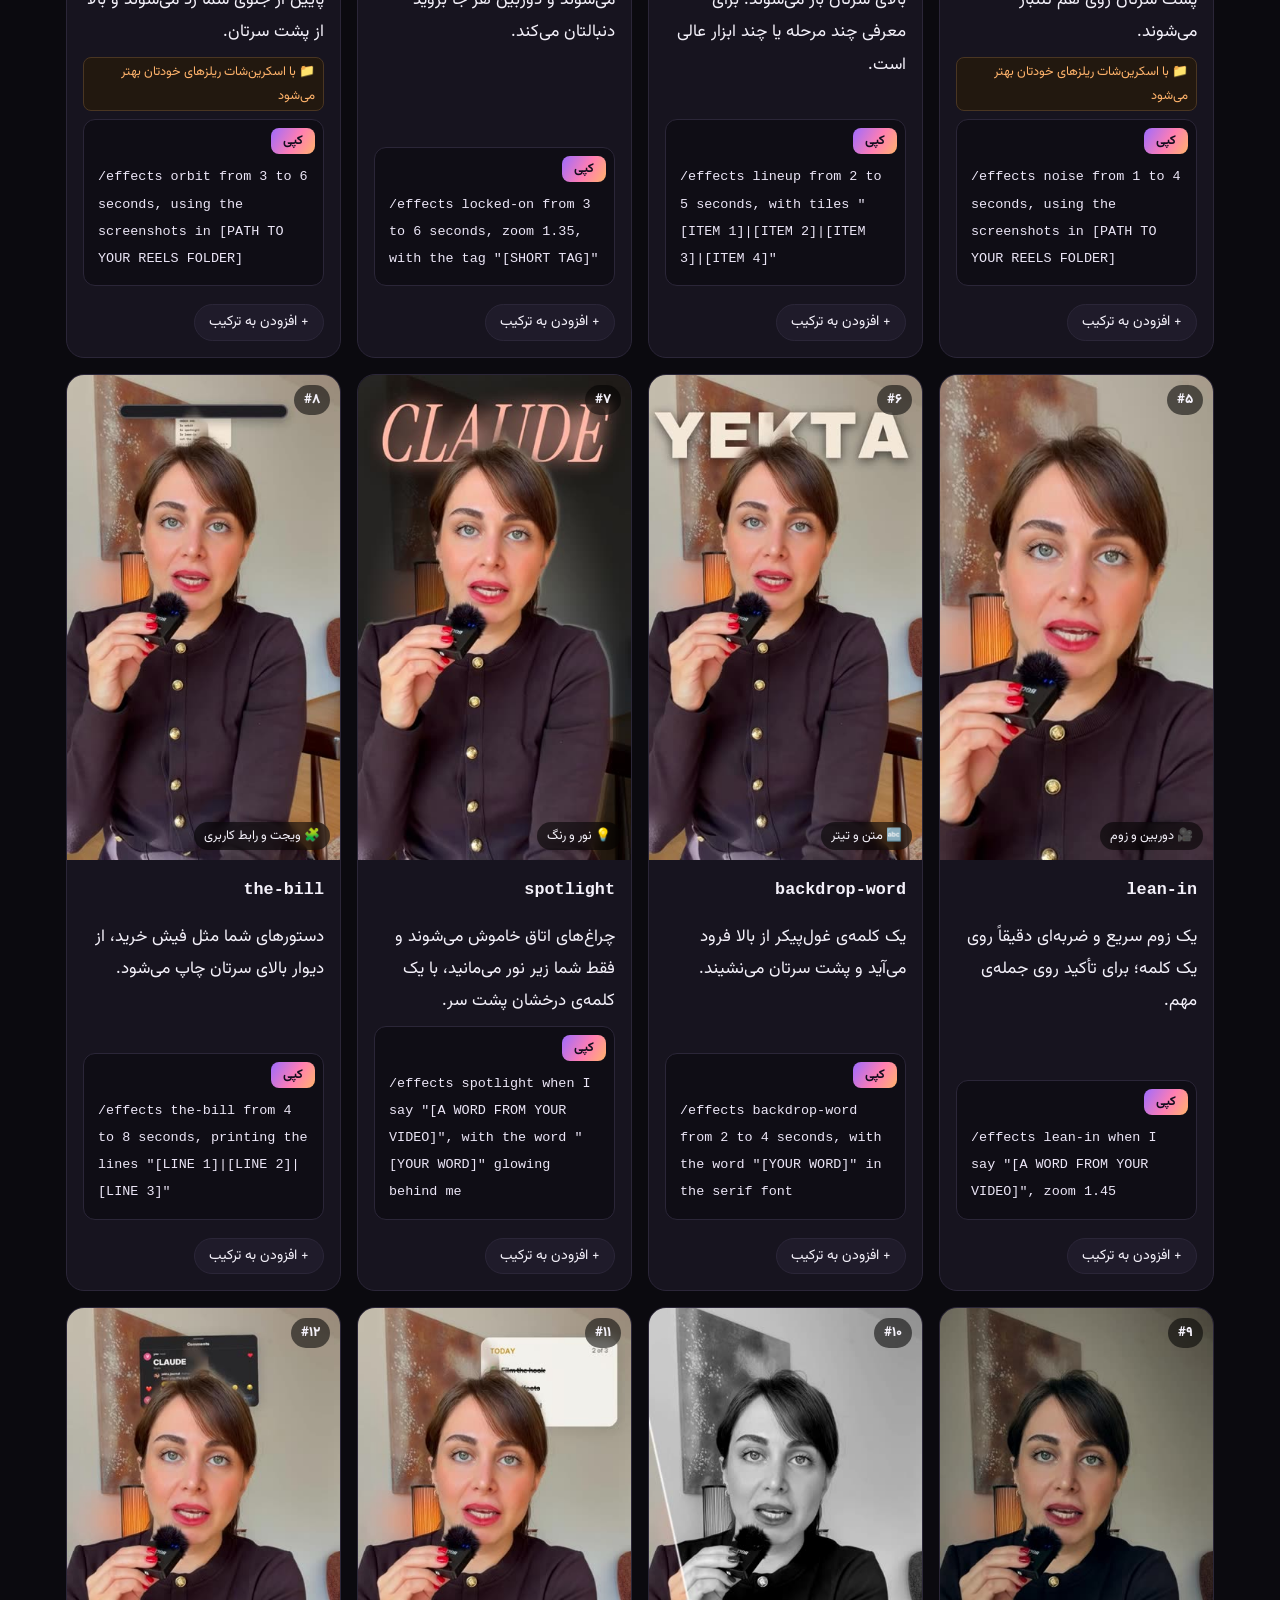
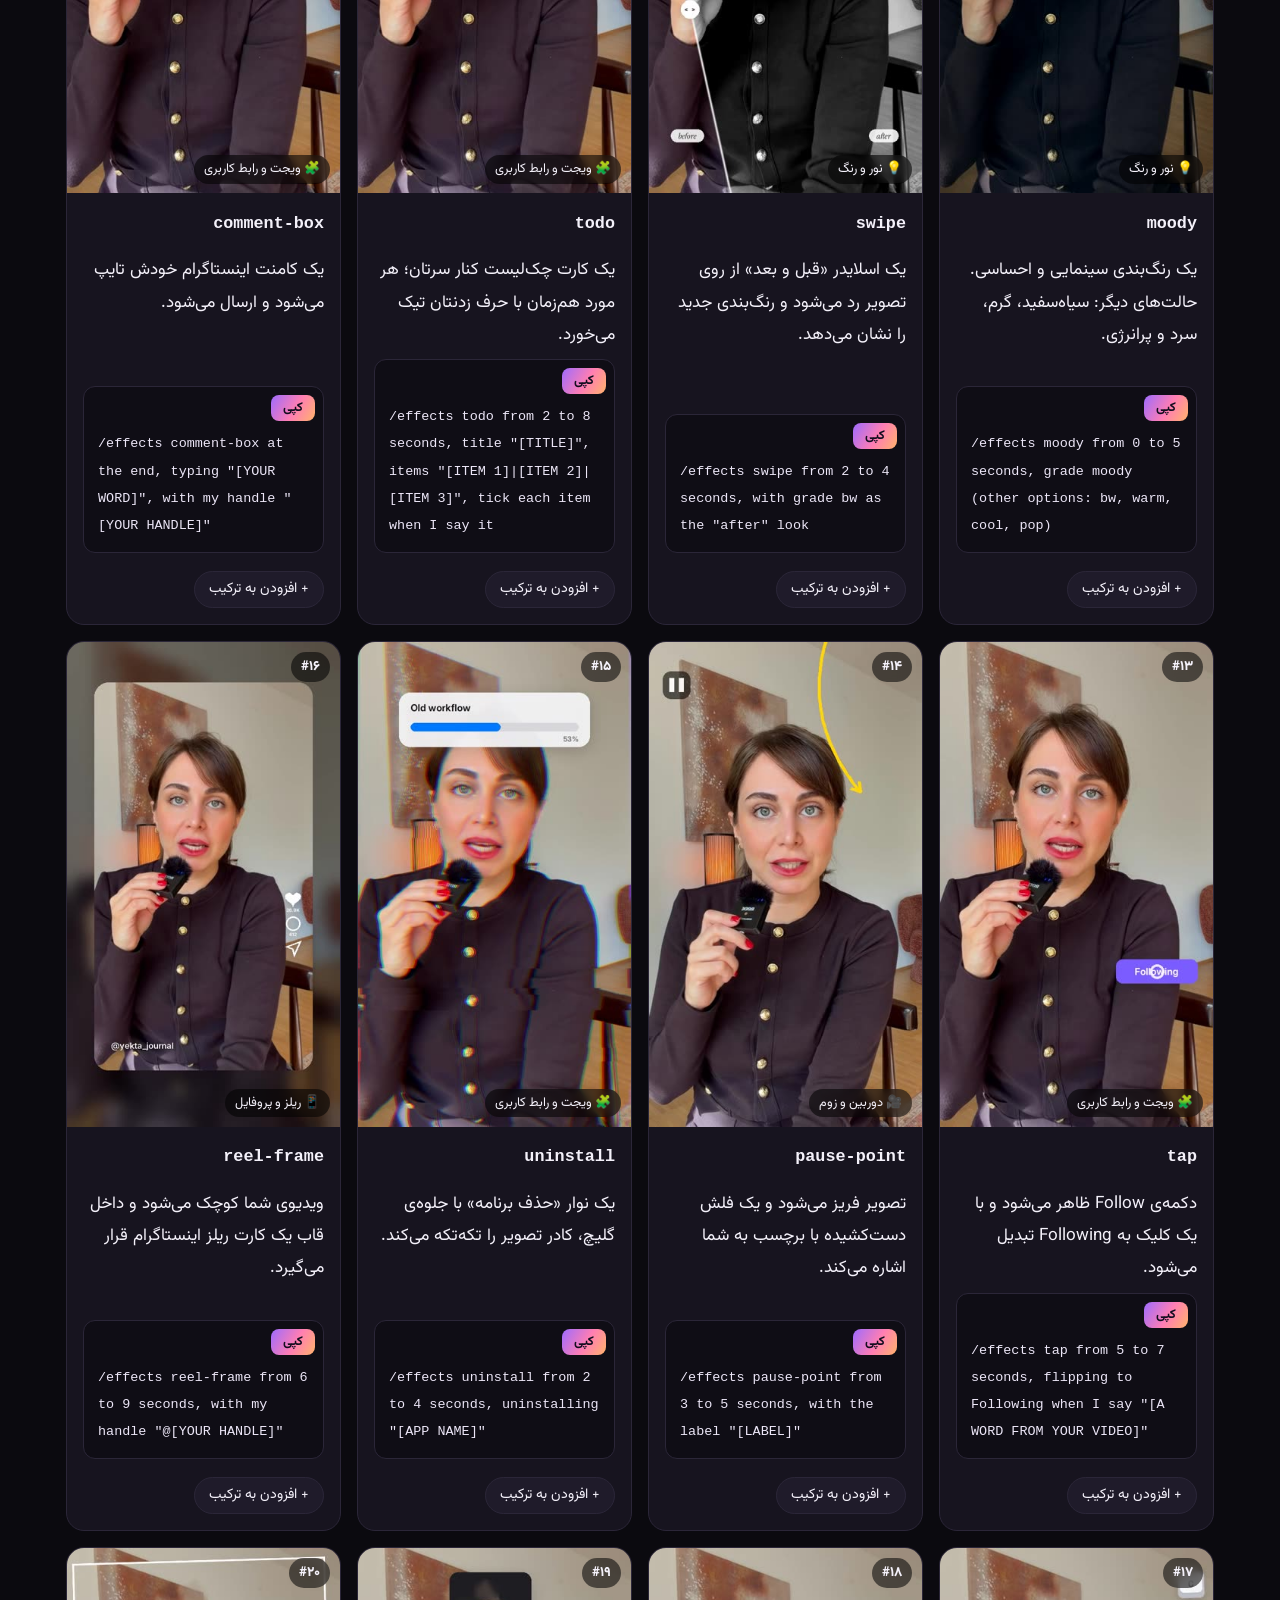
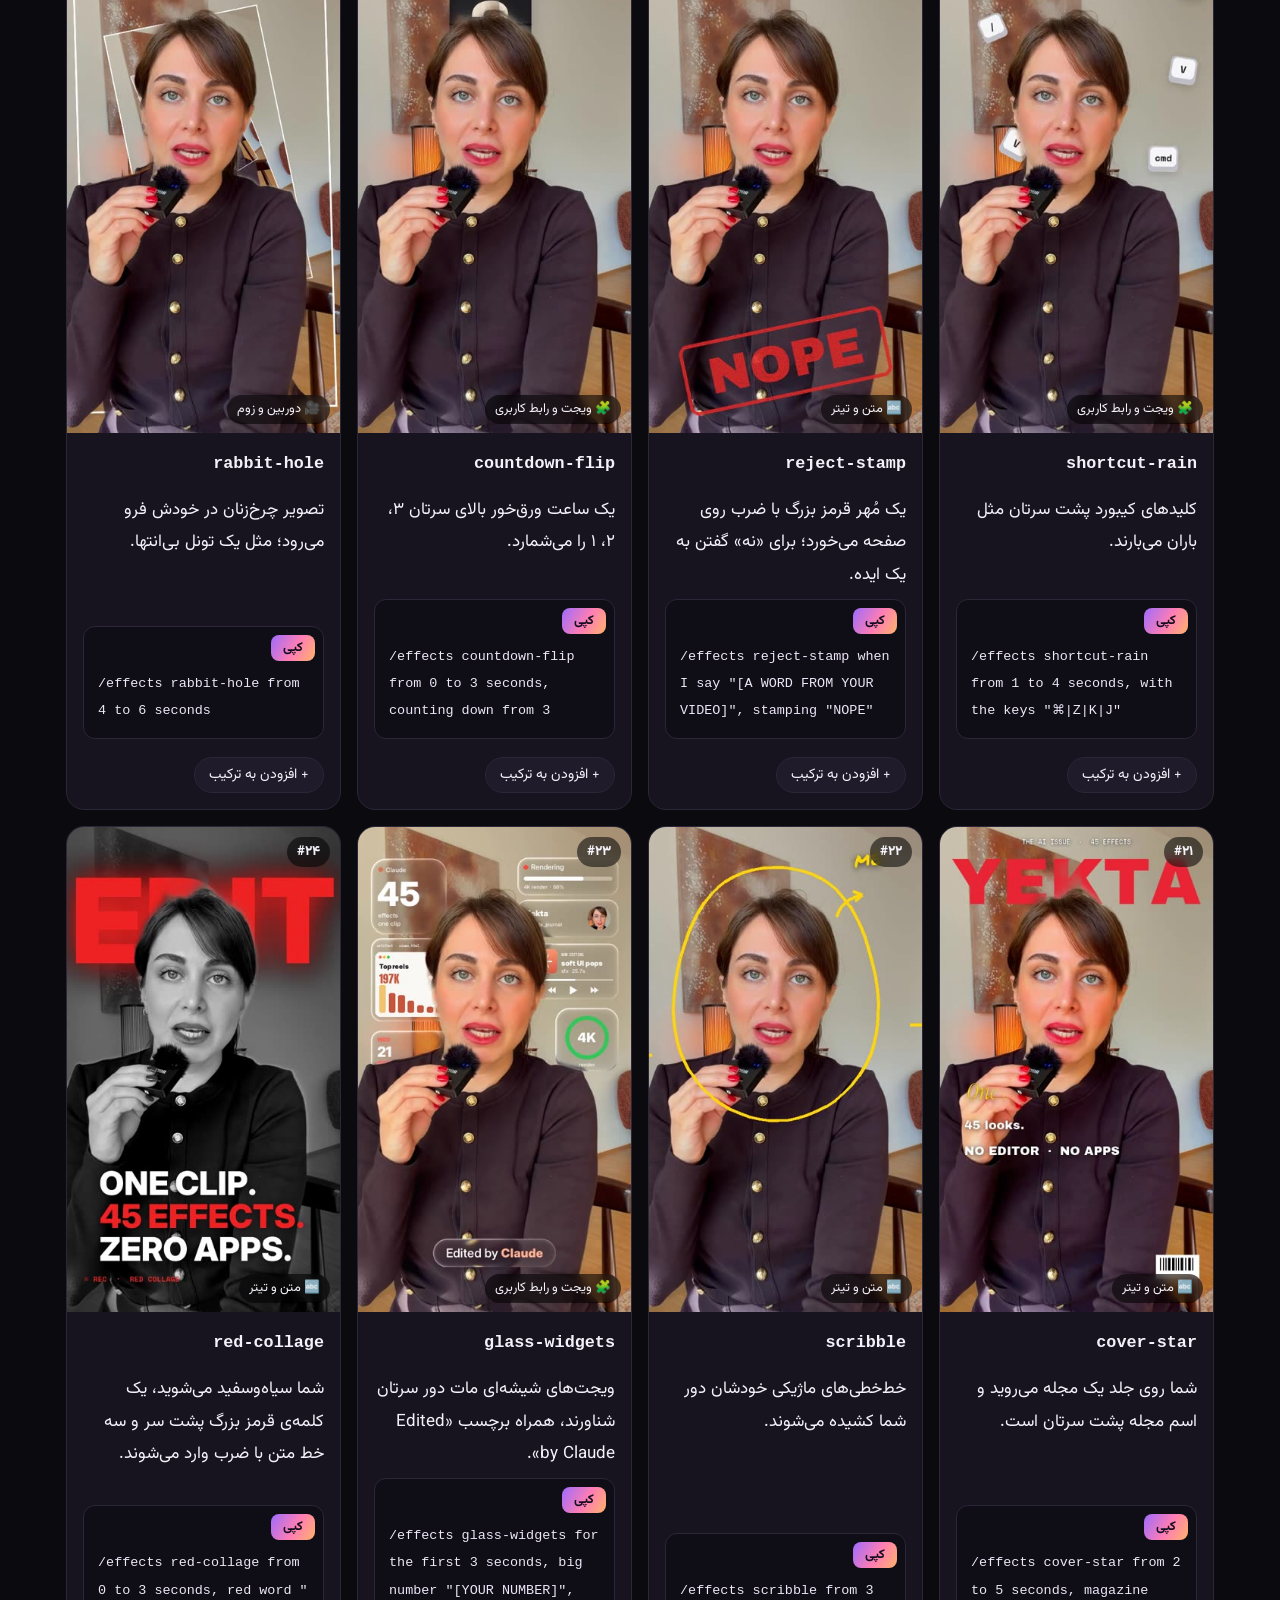
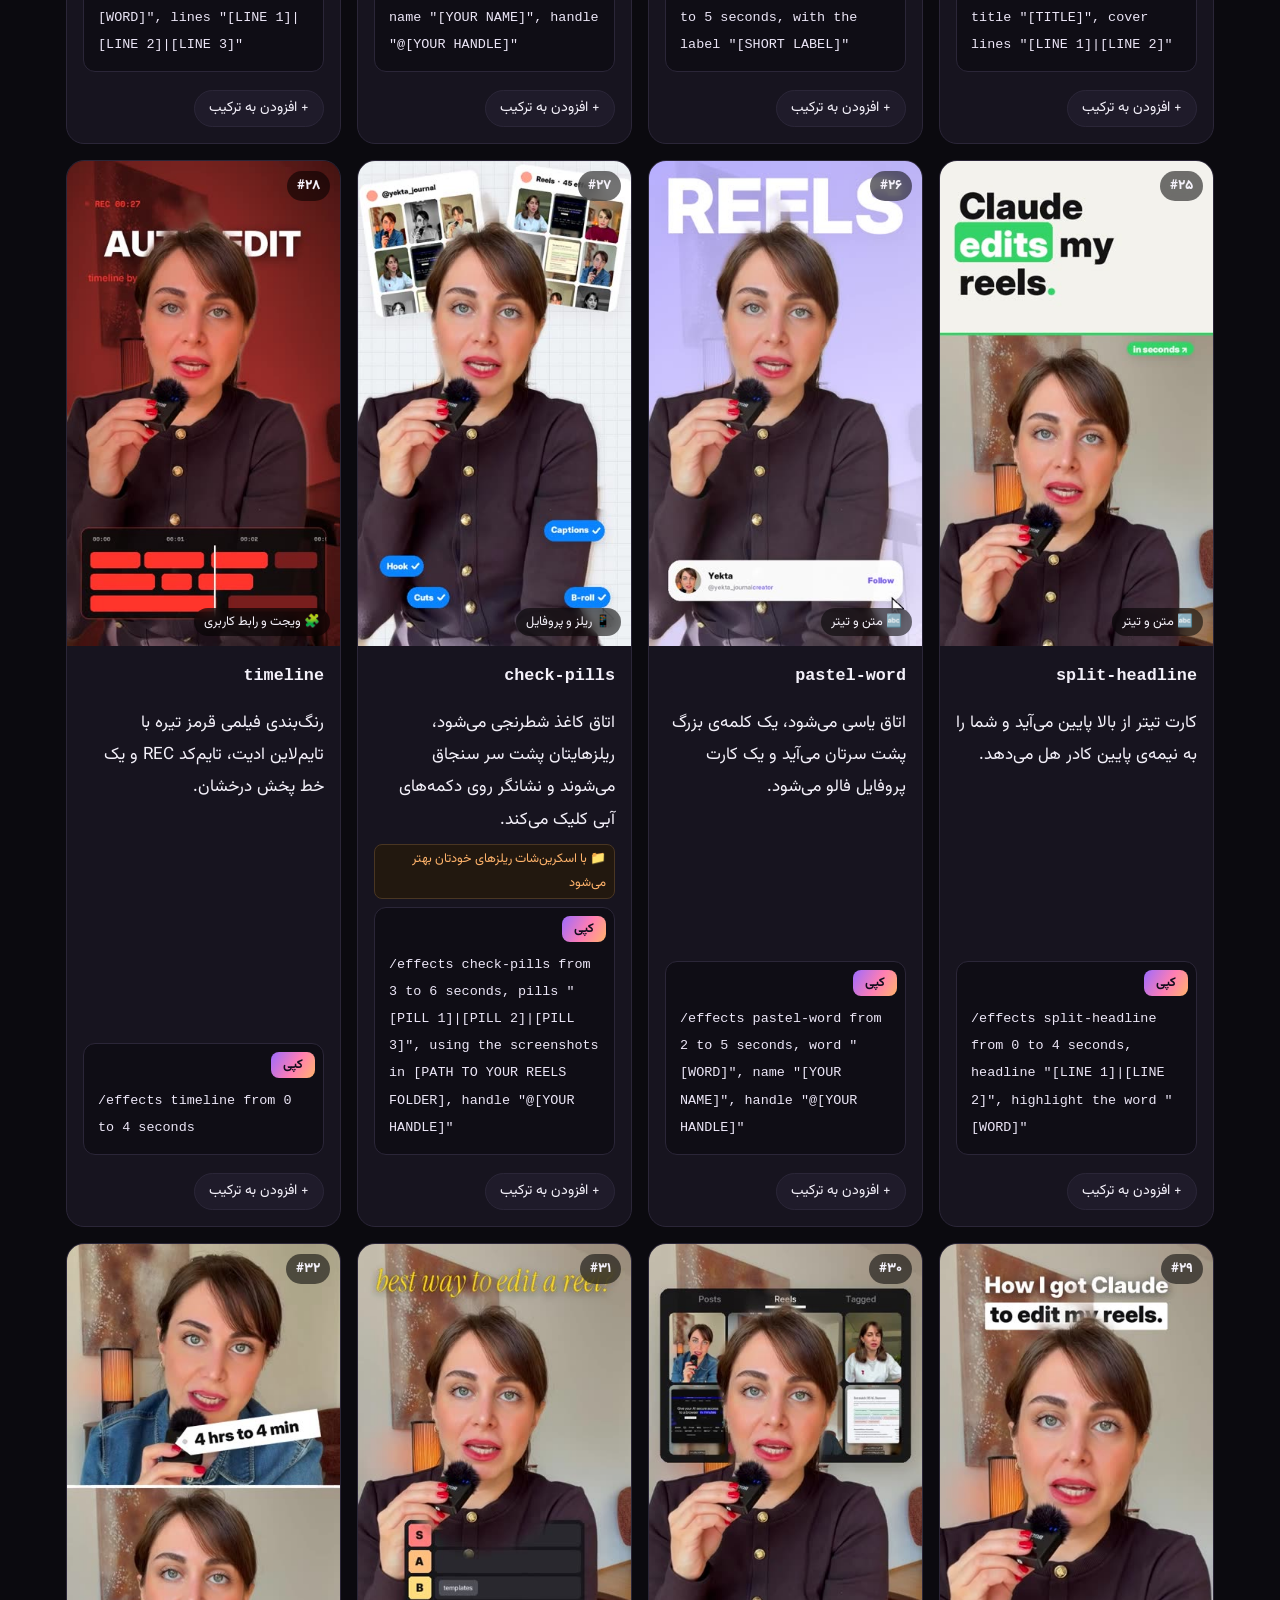
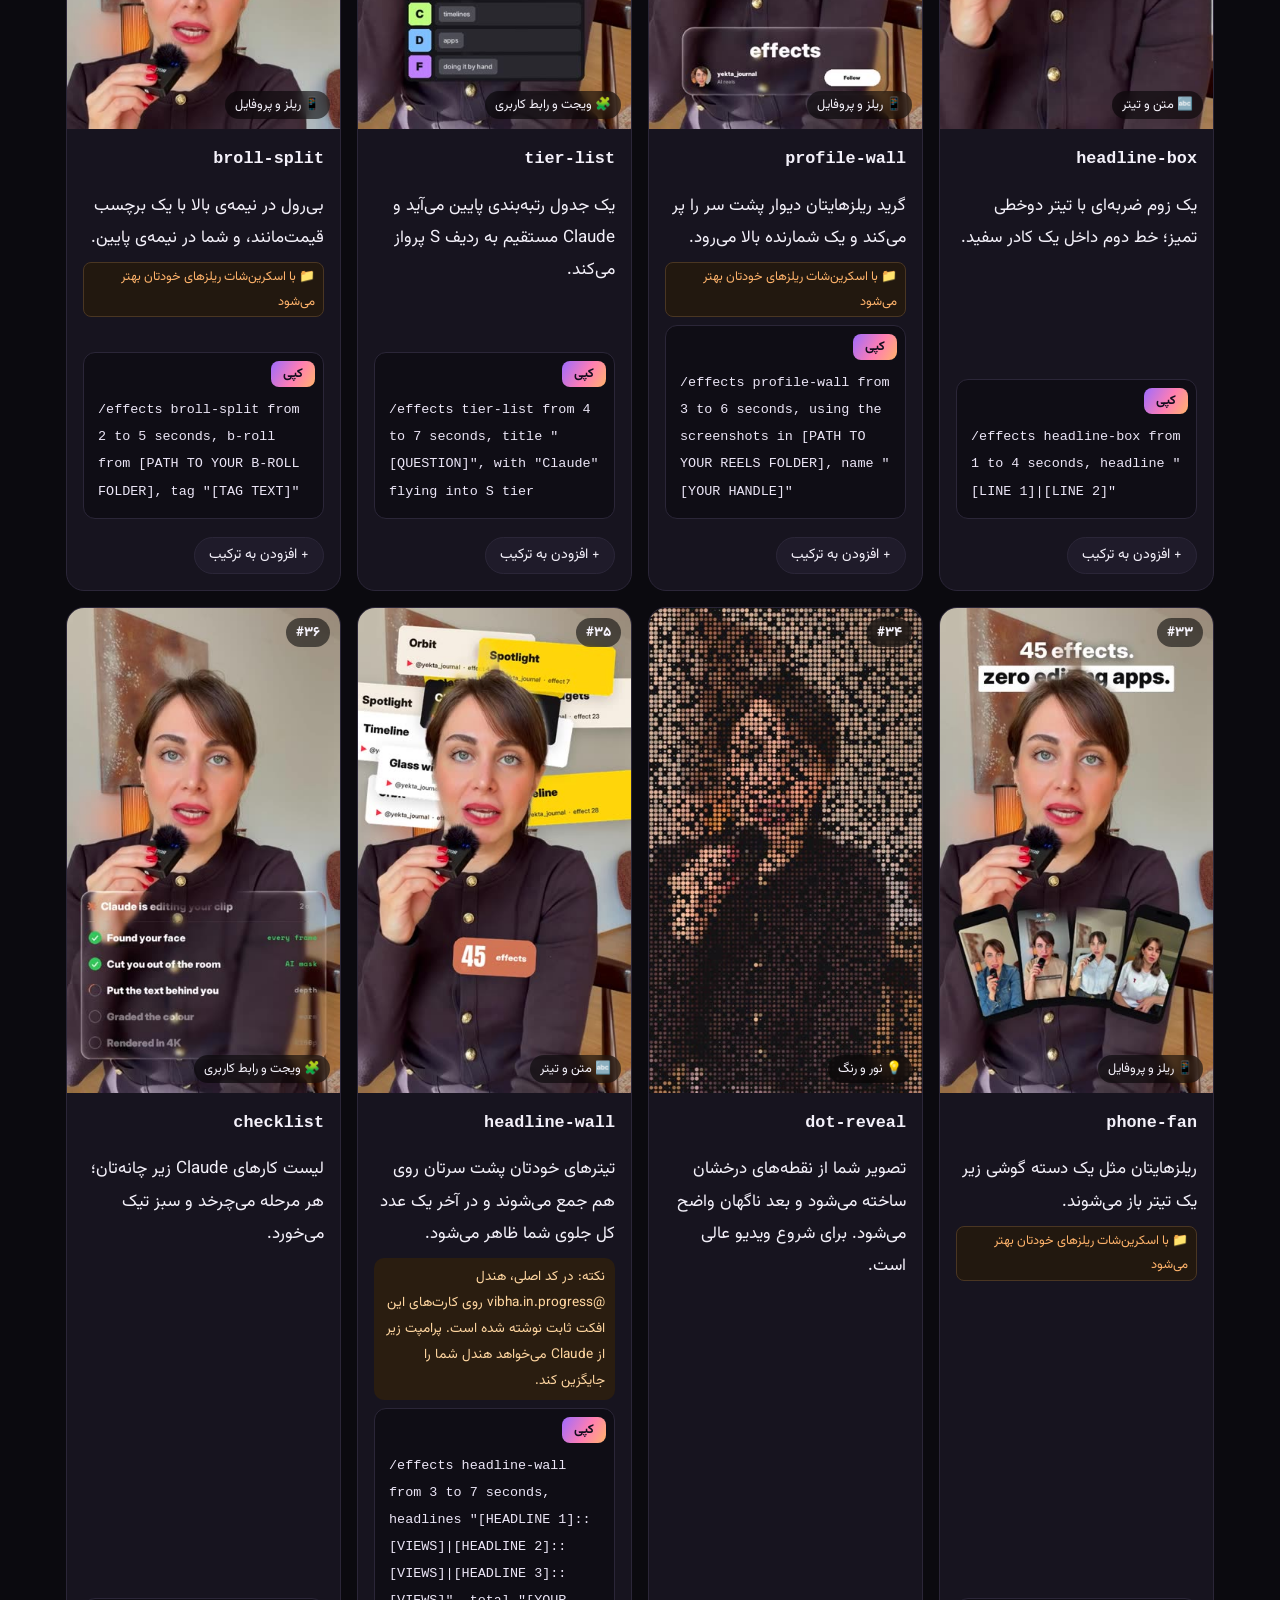
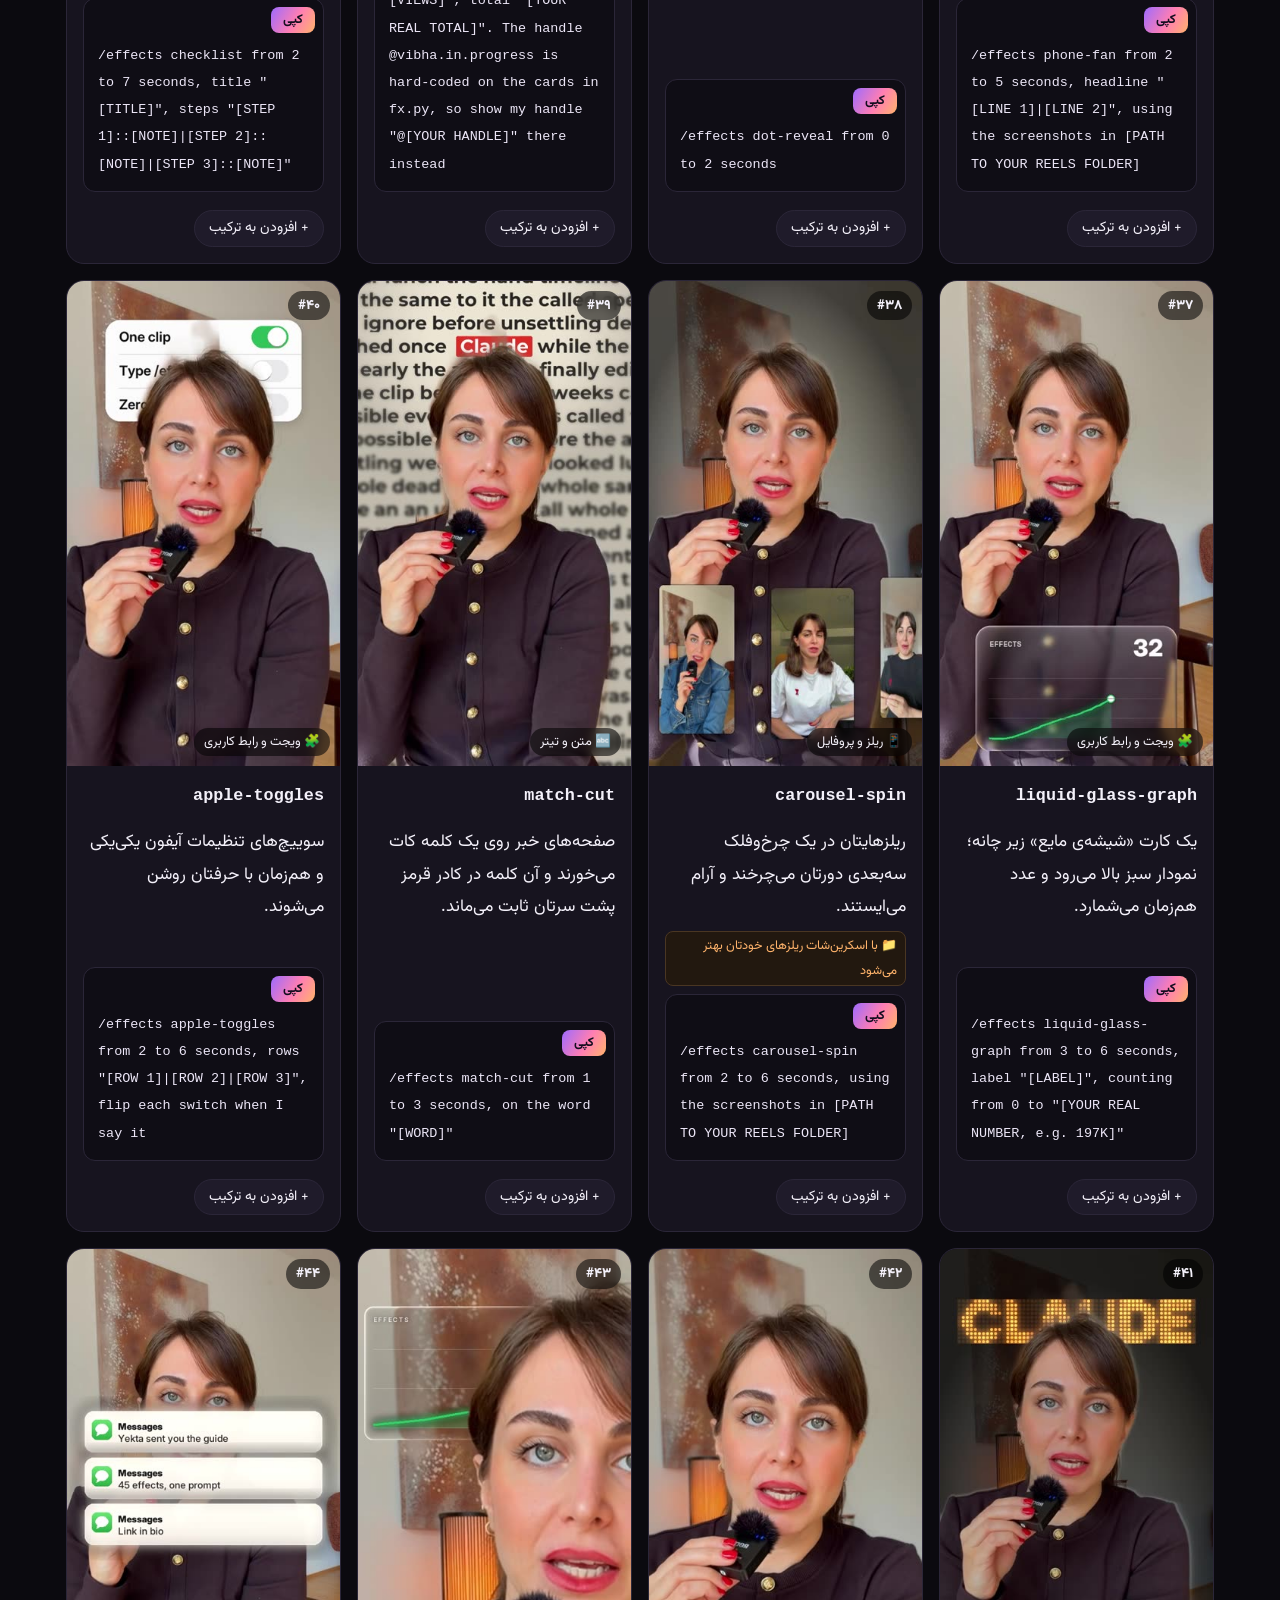
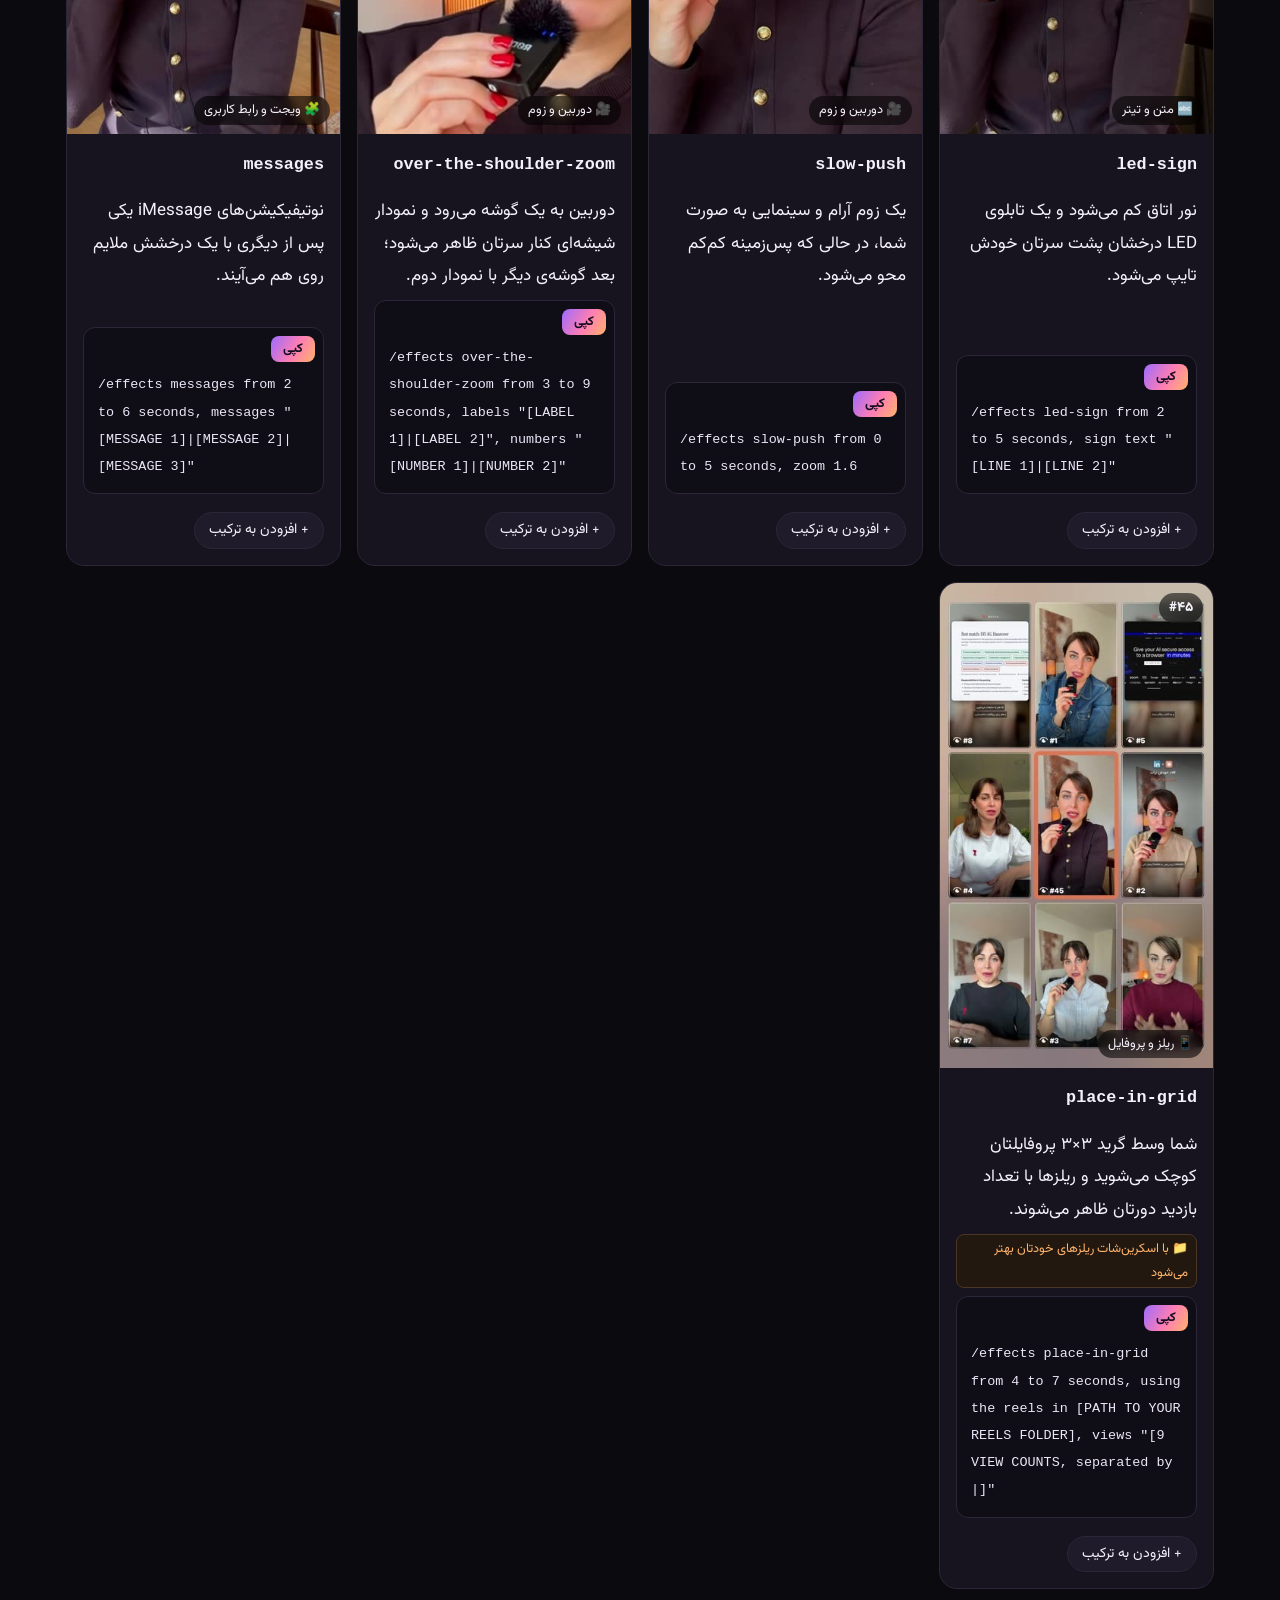
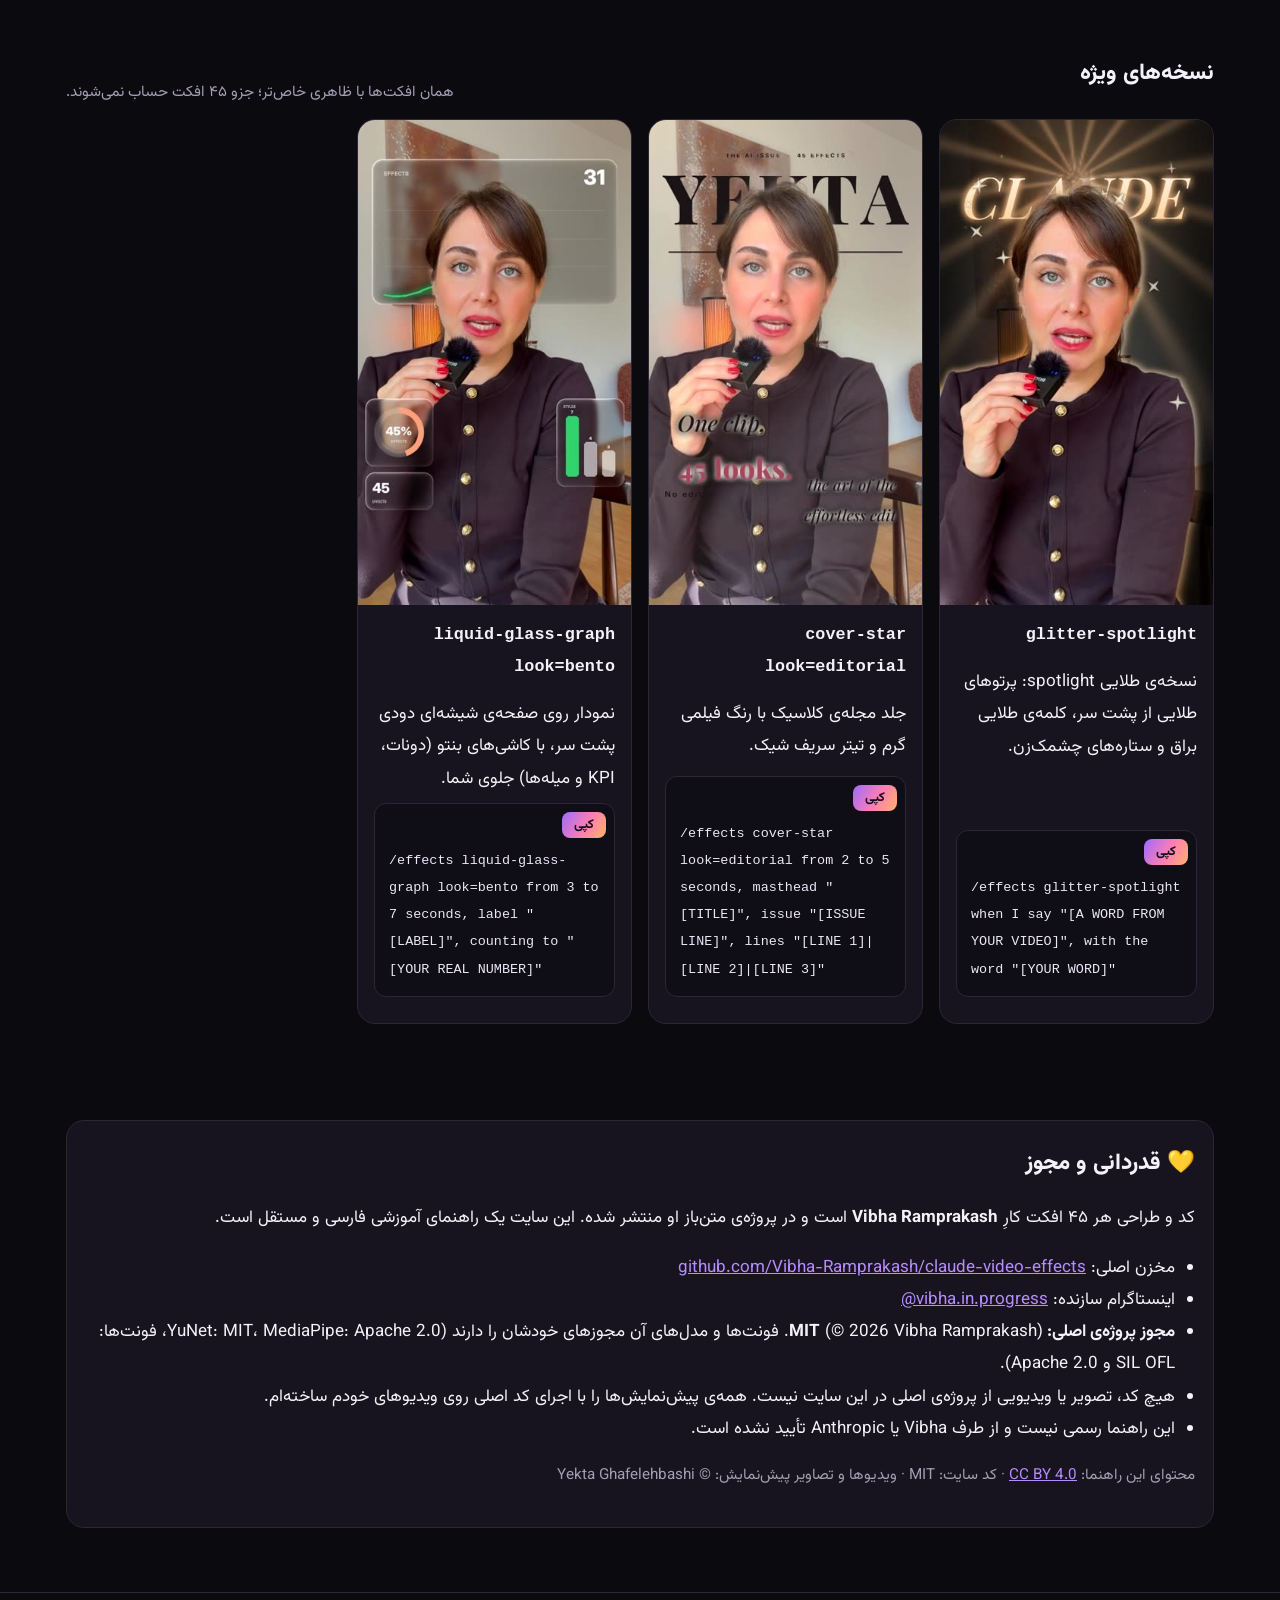
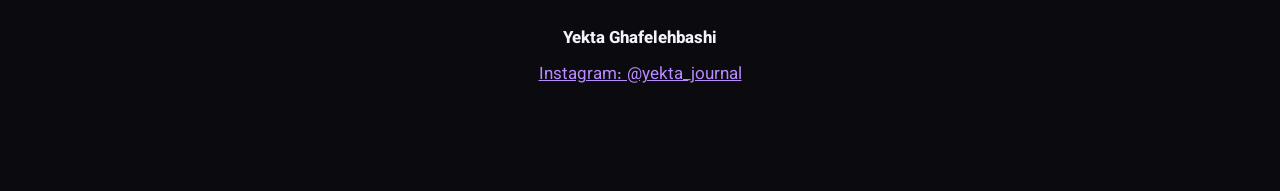
==== commit b09b0647: "Add 45-effect gallery with previews rendered on Yekta's own footage The home page is now a searchabl" ====
--- a/docs/index.html
+++ b/docs/index.html
@@ -3,209 +3,115 @@
 <head>
   <meta charset="utf-8">
   <meta name="viewport" content="width=device-width, initial-scale=1">
-  <title>جعبه‌ابزار ادیت ویدیو با هوش مصنوعی</title>
-  <meta name="description" content="راهنمای فارسی و قدم‌به‌قدم برای گذاشتن افکت‌های حرفه‌ای روی ویدیوهای خودتان با Claude Code.">
+  <title>کتابخانه‌ی افکت‌های ویدیو با Claude | یکتا</title>
+  <meta name="description" content="۴۵ افکت حرفه‌ای ویدیو با پیش‌نمایش و پرامپت آماده برای Claude Code؛ راهنمای فارسی Yekta Ghafelehbashi.">
+  <meta name="theme-color" content="#0b0a0f">
   <link rel="preconnect" href="https://fonts.googleapis.com">
   <link rel="preconnect" href="https://fonts.gstatic.com" crossorigin>
-  <link href="https://fonts.googleapis.com/css2?family=Vazirmatn:wght@400;600;800&display=swap" rel="stylesheet">
+  <link href="https://fonts.googleapis.com/css2?family=Vazirmatn:wght@400;600;700;800&display=swap" rel="stylesheet">
   <link rel="stylesheet" href="style.css">
 </head>
 <body>
-  <header class="hero">
+  <header class="topbar">
     <div class="wrap">
-      <p class="eyebrow">راهنمای رایگان · بدون نیاز به برنامه‌نویسی</p>
-      <h1>جعبه‌ابزار ادیت ویدیو با هوش مصنوعی 🎬</h1>
-      <p class="lead">افکت‌های حرفه‌ای مثل <code>orbit</code>، <code>spotlight</code> و <code>glass-widgets</code> را با کمک <strong>Claude Code</strong> روی ویدیوهای خودتان بگذارید.</p>
-      <div class="notice">
-        افکت‌ها و کد اصلی کارِ <a href="https://github.com/Vibha-Ramprakash">Vibha Ramprakash</a> هستند (پروژه‌ی متن‌باز <a href="https://github.com/Vibha-Ramprakash/claude-video-effects">claude-video-effects</a>). این سایت فقط یک راهنمای آموزشی فارسی است. <a href="#credits">بیشتر بخوانید</a>
-      </div>
-      <nav class="toc" aria-label="فهرست">
-        <a href="#how">چطور کار می‌کند؟</a>
-        <a href="#prereq">پیش‌نیازها</a>
-        <a href="#mac">نصب روی مک</a>
-        <a href="#win">نصب روی ویندوز</a>
-        <a href="#prompts">پرامپت‌ها</a>
-        <a href="#errors">رفع خطا</a>
-        <a href="#credits">قدردانی</a>
+      <a class="brand" href="index.html"><span class="brand-mark">Y</span>جعبه‌ابزار ویدیو <small>· یکتا</small></a>
+      <nav class="nav" aria-label="صفحه‌ها">
+        <a href="index.html" aria-current="page">افکت‌ها</a>
+        <a href="guide.html">نصب و راهنما</a>
       </nav>
     </div>
   </header>
 
-  <main class="wrap">
-    <section id="how">
-      <h2>چطور کار می‌کند؟</h2>
-      <p><strong>Claude Code</strong> دستیار هوش مصنوعی Anthropic است که روی کامپیوتر شما برنامه نصب می‌کند و دستور اجرا می‌کند؛ شما فقط به زبان ساده می‌گویید چه می‌خواهید.</p>
-      <p>پروژه‌ی <strong>claude-video-effects</strong> یک «مهارت» (Skill) برای Claude Code است. بعد از نصب، ویدیو را به Claude می‌دهید و می‌نویسید مثلاً <code dir="ltr">/effects orbit from 3 to 6 seconds</code>. Claude صورت شما را پیدا می‌کند، افکت را طوری می‌گذارد که روی صورتتان نیفتد و یک فایل جدید کنار ویدیوی اصلی می‌سازد.</p>
-      <ol class="steps">
-        <li><span>۱</span>نصب ابزارها (یک بار)</li>
-        <li><span>۲</span>نصب مهارت افکت‌ها (یک بار)</li>
-        <li><span>۳</span>دادن ویدیو و انتخاب افکت</li>
-        <li><span>۴</span>خروجی مخصوص اینستاگرام</li>
-      </ol>
-    </section>
-
-    <section id="prereq">
-      <h2>پیش‌نیازها</h2>
-      <p class="muted">بر اساس فایل‌های خودِ پروژه‌ی اصلی (README، requirements.txt و scripts/setup.sh):</p>
-      <ul class="cards">
-        <li><b>Claude Code</b> دستیاری که همه‌ی کارها را انجام می‌دهد. به اشتراک پولی Claude (مثل Pro یا Max) نیاز دارد.</li>
-        <li><b>Git</b> برای دانلود پروژه از گیت‌هاب. روی ویندوز، Claude Code خودش هم به آن نیاز دارد.</li>
-        <li><b>Python ۳٫۱۰ یا جدیدتر</b> زبانی که افکت‌ها با آن نوشته شده‌اند (۳٫۱۲ پیشنهادی).</li>
-        <li><b>FFmpeg + ffprobe</b> موتور ساختن و خواندن فایل ویدیو.</li>
-        <li><b>کتابخانه‌های پایتون</b> numpy، opencv-python، pillow و mediapipe. <em>خودکار نصب می‌شوند.</em></li>
-        <li><b>faster-whisper</b> (اختیاری) برای پیدا کردن زمان هر کلمه. بار اول خودکار نصب می‌شود.</li>
-        <li><b>Homebrew / winget</b> ابزار نصب برنامه روی مک / ویندوز.</li>
-        <li><b>حساب GitHub</b> (اختیاری) برای دانلود لازم نیست.</li>
-      </ul>
-      <p class="tip">💡 لازم نیست همه را دستی نصب کنید: <a href="#p1">پرامپت شماره‌ی ۱</a> از Claude می‌خواهد خودش بررسی و نصب کند.</p>
-    </section>
-
-    <section id="mac">
-      <h2>نصب روی مک (macOS)</h2>
-      <div class="step">
-        <h3>قدم ۱: ترمینال را باز کنید</h3>
-        <p><kbd>⌘ Command</kbd> + <kbd>Space</kbd> را بزنید، بنویسید Terminal و Enter بزنید.</p>
-      </div>
-      <div class="step">
-        <h3>قدم ۲: نصب Claude Code</h3>
-        <pre dir="ltr"><code>curl -fsSL https://claude.ai/install.sh | bash</code></pre>
-        <p>بعد بنویسید <code>claude</code> و وارد حسابتان شوید. یا نسخه‌ی دسکتاپ را از <a href="https://claude.ai/download">claude.ai/download</a> بگیرید و از تب Code استفاده کنید.</p>
-      </div>
-      <div class="step">
-        <h3>قدم ۳: نصب Git، Python و FFmpeg</h3>
-        <p>اگر Homebrew ندارید، اول از <a href="https://brew.sh">brew.sh</a> نصبش کنید. بعد:</p>
-        <pre dir="ltr"><code>brew install git python@3.12 ffmpeg</code></pre>
-      </div>
-      <div class="step">
-        <h3>قدم ۴: نصب مهارت افکت‌ها</h3>
-        <pre dir="ltr"><code>git clone https://github.com/Vibha-Ramprakash/claude-video-effects ~/.claude/skills/effects</code></pre>
-      </div>
-      <div class="step">
-        <h3>قدم ۵: Claude Code را ببندید و دوباره باز کنید</h3>
-        <p>حالا <code dir="ltr">/effects</code> آماده است. بار اول ۱ تا ۳ دقیقه طول می‌کشد تا کتابخانه‌ها نصب شوند.</p>
+  <main>
+    <section class="hero">
+      <div class="wrap">
+        <p class="eyebrow">رایگان · فارسی · بدون نیاز به برنامه‌نویسی</p>
+        <h1>۴۵ افکت حرفه‌ای برای ریلزهایت،<br><span class="grad">فقط با یک پرامپت</span></h1>
+        <p class="lead">افکت را ببین، پرامپتش را کپی کن و داخل Claude Code بفرست. همه‌ی پیش‌نمایش‌های این صفحه روی ویدیوی خودم ساخته شده‌اند، با همان کد واقعی افکت‌ها.</p>
+        <div class="cta">
+          <a class="btn primary" href="#library">دیدن افکت‌ها</a>
+          <a class="btn" href="guide.html">اول نصب کنم ←</a>
+        </div>
+        <div class="stats"><span><b>۴۵</b>افکت</span><span><b>۵</b>دسته</span><span><b>۱</b>پرامپت برای هرکدام</span></div>
       </div>
     </section>
 
-    <section id="win">
-      <h2>نصب روی ویندوز</h2>
-      <div class="step">
-        <h3>قدم ۱: PowerShell را باز کنید</h3>
-        <p>روی Start کلیک کنید، بنویسید PowerShell و بازش کنید.</p>
-      </div>
-      <div class="step">
-        <h3>قدم ۲: نصب Git</h3>
-        <p>Claude Code روی ویندوز به Git for Windows نیاز دارد (Git Bash هم همراهش می‌آید):</p>
-        <pre dir="ltr"><code>winget install --id Git.Git -e</code></pre>
-        <p>بعد PowerShell را ببندید و دوباره باز کنید.</p>
-      </div>
-      <div class="step">
-        <h3>قدم ۳: نصب Claude Code</h3>
-        <pre dir="ltr"><code>irm https://claude.ai/install.ps1 | iex</code></pre>
-        <p>بعد بنویسید <code>claude</code> و وارد حسابتان شوید.</p>
-      </div>
-      <div class="step">
-        <h3>قدم ۴: نصب Python و FFmpeg</h3>
-        <pre dir="ltr"><code>winget install Python.Python.3.12
-winget install ffmpeg</code></pre>
-        <p>دوباره PowerShell را ببندید و باز کنید.</p>
-      </div>
-      <div class="step">
-        <h3>قدم ۵: نصب مهارت افکت‌ها</h3>
-        <pre dir="ltr"><code>git clone https://github.com/Vibha-Ramprakash/claude-video-effects $HOME\.claude\skills\effects</code></pre>
-      </div>
-      <div class="step">
-        <h3>قدم ۶: Claude Code را ری‌استارت کنید</h3>
-        <p>تمام! حالا <code dir="ltr">/effects</code> کار می‌کند.</p>
+    <section id="start">
+      <div class="wrap">
+        <div class="section-head"><h2>چطور استفاده کنم؟</h2><a href="guide.html">راهنمای کامل نصب (مک و ویندوز)</a></div>
+        <ol class="steps">
+          <li><span>۱</span>یک بار Claude Code و ابزارها را <a href="guide.html#mac">نصب کن</a>.</li>
+          <li><span>۲</span>یک بار مهارت افکت‌ها را <a href="guide.html#p2">اضافه کن</a>.</li>
+          <li><span>۳</span>ویدیو را داخل Claude بکش و پرامپت افکت را بفرست.</li>
+          <li><span>۴</span>خروجی <a href="guide.html#p4">آماده‌ی اینستاگرام</a> بگیر.</li>
+        </ol>
       </div>
     </section>
 
-    <section id="prompts">
-      <h2>پرامپت‌های آماده</h2>
-      <p>پرامپت‌ها عمداً <strong>انگلیسی</strong> هستند تا Claude دقیق‌ترین نتیجه را بدهد. کپی کنید و داخل Claude Code بفرستید. هرجا <code dir="ltr">[...]</code> دیدید، با اطلاعات خودتان عوض کنید.</p>
-
-      <div class="step" id="p1">
-        <h3>۱) نصب ابزارها</h3>
-        <pre dir="ltr"><code>I'm a beginner with no programming experience. Please check whether these are installed on my computer: Git, Python 3.10 or newer, FFmpeg and ffprobe. Install anything that is missing (on macOS use Homebrew, on Windows use winget). Explain each step in one simple sentence, and ask me before running anything that needs my password or admin rights. When you're done, show me the installed version of each tool.</code></pre>
-      </div>
-
-      <div class="step" id="p2">
-        <h3>۲) نصب و راه‌اندازی افکت‌ها</h3>
-        <pre dir="ltr"><code>Install the video effects skill from https://github.com/Vibha-Ramprakash/claude-video-effects into ~/.claude/skills/effects (on Windows use $HOME\.claude\skills\effects). If the folder already exists, update it with git pull instead of deleting it. Then run its scripts/setup.sh once and wait until it prints READY. If it prints NEED_FFMPEG or NEED_PYTHON, install what's missing and run it again. Finally, tell me if I need to restart Claude Code.</code></pre>
-      </div>
-
-      <div class="step" id="p3">
-        <h3>۳) گذاشتن افکت روی ویدیوی خودتان</h3>
-        <p>اول ویدیو را داخل پنجره‌ی Claude بکشید (Drag &amp; Drop). بعد یکی از این‌ها:</p>
-        <pre dir="ltr"><code>/effects orbit from 3 to 6 seconds</code></pre>
-        <pre dir="ltr"><code>/effects spotlight when I say "[a word from your video]", with the word [YOUR WORD] glowing behind me</code></pre>
-        <pre dir="ltr"><code>Use the effects skill on my video [drag your video here]. Add "glass-widgets" for the first 3 seconds, then "backdrop-word" with the text "[YOUR WORD]" when I say "[a word from your video]". Before rendering, show me check frames and make sure nothing covers my face. Keep my original audio and save the result as a new file next to my video. Don't overwrite my original.</code></pre>
-        <p class="tip">🎯 لیست کامل ۴۵ افکت در <a href="https://github.com/Vibha-Ramprakash/claude-video-effects#the-45-effects">README پروژه‌ی اصلی</a> است.</p>
-      </div>
-
-      <div class="step" id="p4">
-        <h3>۴) خروجی آماده برای اینستاگرام (۱۰۸۰×۱۹۲۰)</h3>
-        <pre dir="ltr"><code>Take my rendered video [file name]_effects.mp4 and export an Instagram Reels version with FFmpeg:
-- 1080x1920 (9:16). Scale to fit and crop if needed, never stretch.
-- H.264 (libx264, High profile), pixel format yuv420p, 30 fps
-- Video bitrate about 10 Mbps (maxrate 12M, bufsize 20M)
-- AAC audio, 128 kbps, 48 kHz (keep the original audio)
-- Add +faststart
-Save it as [file name]_instagram.mp4 next to the original and don't overwrite any file. Then run ffprobe and show me the resolution, codec, fps and bitrate to confirm.</code></pre>
-        <p>یا اگر می‌خواهید خودتان در ترمینال اجرا کنید:</p>
-        <pre dir="ltr"><code>ffmpeg -i input_effects.mp4 -vf "scale=1080:1920:force_original_aspect_ratio=increase,crop=1080:1920,fps=30" -c:v libx264 -profile:v high -pix_fmt yuv420p -b:v 10M -maxrate 12M -bufsize 20M -c:a aac -b:a 128k -ar 48000 -movflags +faststart output_instagram.mp4</code></pre>
-      </div>
-
-      <div class="step" id="p5">
-        <h3>۵) رفع خطا</h3>
-        <pre dir="ltr"><code>I got this error while using the effects skill:
-
-[paste the full error here]
-
-Explain in simple words what it means, find the cause, fix it, and tell me exactly what you changed. Don't delete or overwrite my videos.</code></pre>
-        <pre dir="ltr"><code>The effect doesn't look right: [describe what you see, e.g. "the word covers my face" or "it's too fast"]. Please show me check frames, adjust the plan, and render again as a new file.</code></pre>
+    <section id="library">
+      <div class="wrap">
+        <div class="section-head">
+          <h2>کتابخانه‌ی افکت‌ها</h2>
+          <p class="muted">جای <code dir="ltr">[...]</code> را با متن خودت عوض کن. زمان‌ها (ثانیه) را هم می‌توانی تغییر دهی یا بنویسی «وقتی گفتم ...».</p>
+        </div>
+        <div class="controls">
+          <label class="search">
+            <span aria-hidden="true">🔍</span>
+            <input id="q" type="search" placeholder="جست‌وجو: اسم افکت، زوم، متن، ریلز، نور ..." autocomplete="off" aria-label="جست‌وجوی افکت">
+          </label>
+          <div class="chips" id="chips" role="group" aria-label="دسته‌ها"></div>
+          <p class="result-count" id="count" aria-live="polite"></p>
+        </div>
+        <div class="grid" id="grid"></div>
+        <p class="empty" id="empty" hidden>افکتی پیدا نشد. کلمه‌ی دیگری امتحان کن (مثلاً: zoom، متن، گرید).</p>
       </div>
     </section>
 
-    <section id="errors">
-      <h2>خطاهای رایج</h2>
-      <div class="faq">
-        <details><summary><code dir="ltr">ffmpeg: command not found</code> یا NEED_FFMPEG</summary><p>FFmpeg نصب نیست یا ترمینال هنوز آن را نمی‌شناسد. مک: <code dir="ltr">brew install ffmpeg</code>، ویندوز: <code dir="ltr">winget install ffmpeg</code>. بعد ترمینال را ببندید و باز کنید.</p></details>
-        <details><summary>NEED_PYTHON</summary><p>پایتون نیست یا قدیمی‌تر از ۳٫۱۰ است. مک: <code dir="ltr">brew install python@3.12</code>، ویندوز: <code dir="ltr">winget install Python.Python.3.12</code></p></details>
-        <details><summary>Claude دستور <code dir="ltr">/effects</code> را نمی‌شناسد</summary><p>مطمئن شوید پوشه دقیقاً <code dir="ltr">~/.claude/skills/effects</code> است و فایل SKILL.md داخلش هست، بعد Claude Code را ببندید و باز کنید.</p></details>
-        <details><summary><code dir="ltr">brew: command not found</code> (مک)</summary><p>Homebrew را از <a href="https://brew.sh">brew.sh</a> نصب کنید.</p></details>
-        <details><summary>winget یا bash روی ویندوز شناخته نمی‌شود</summary><p>برای winget، برنامه‌ی App Installer را از Microsoft Store به‌روز کنید. برای bash، Git for Windows را نصب کنید: <code dir="ltr">winget install --id Git.Git -e</code></p></details>
-        <details><summary>افکت یا نوشته روی صورت افتاده</summary><p>پرامپت دوم بخش «رفع خطا» را بفرستید تا Claude برنامه را اصلاح کند.</p></details>
-        <details><summary>بار اول خیلی طول می‌کشد</summary><p>طبیعی است: کتابخانه‌ها و مدل تشخیص کلمه نصب می‌شوند. ۱ تا ۳ دقیقه صبر کنید.</p></details>
+    <section id="looks-section">
+      <div class="wrap">
+        <div class="section-head">
+          <h2>نسخه‌های ویژه</h2>
+          <p class="muted">همان افکت‌ها با ظاهری خاص‌تر؛ جزو ۴۵ افکت حساب نمی‌شوند.</p>
+        </div>
+        <div class="grid" id="looks"></div>
       </div>
-      <ul class="tips">
-        <li>ویدیوی عمودی که خودتان در کادر هستید بهترین نتیجه را می‌دهد.</li>
-        <li>هر افکت را کوتاه نگه دارید (۱٫۵ تا ۴ ثانیه).</li>
-        <li>این افکت‌ها نسخه‌ی اولیه هستند؛ قبل از پست کردن خروجی را نگاه کنید.</li>
-        <li>صدا و زیرنویس اضافه نمی‌شود؛ آن‌ها را در CapCut اضافه کنید.</li>
-      </ul>
     </section>
 
-    <section id="credits" class="credits">
-      <h2>💛 قدردانی و مجوز</h2>
-      <p>همه‌ی افکت‌ها، کد و ایده‌ی اصلی متعلق به <strong>Vibha Ramprakash</strong> است.</p>
-      <ul>
-        <li>مخزن اصلی: <a href="https://github.com/Vibha-Ramprakash/claude-video-effects" dir="ltr">github.com/Vibha-Ramprakash/claude-video-effects</a></li>
-        <li>اینستاگرام: <a href="https://instagram.com/vibha.in.progress" dir="ltr">@vibha.in.progress</a></li>
-        <li><strong>مجوز پروژه‌ی اصلی: MIT</strong> (© 2026 Vibha Ramprakash). فونت‌ها و مدل‌های آن پروژه مجوزهای خودشان را دارند (YuNet: MIT، MediaPipe: Apache 2.0، فونت‌ها: SIL OFL و Apache 2.0).</li>
-        <li>این راهنما هیچ کد، تصویر یا متنی از پروژه‌ی اصلی کپی نکرده است؛ فقط لینک می‌دهد و روش دانلود را آموزش می‌دهد.</li>
-        <li>این راهنما رسمی نیست و از طرف Vibha یا Anthropic تأیید نشده است.</li>
-      </ul>
-      <p class="muted">محتوای این راهنما: <a href="https://creativecommons.org/licenses/by/4.0/">CC BY 4.0</a> · کد سایت: MIT</p>
+    <section>
+      <div class="wrap">
+        <div class="credits" id="credits">
+          <h2>💛 قدردانی و مجوز</h2>
+          <p>کد و طراحی هر ۴۵ افکت کارِ <strong>Vibha Ramprakash</strong> است و در پروژه‌ی متن‌باز او منتشر شده. این سایت یک راهنمای آموزشی فارسی و مستقل است.</p>
+          <ul>
+            <li>مخزن اصلی: <a href="https://github.com/Vibha-Ramprakash/claude-video-effects" dir="ltr">github.com/Vibha-Ramprakash/claude-video-effects</a></li>
+            <li>اینستاگرام سازنده: <a href="https://instagram.com/vibha.in.progress" dir="ltr">@vibha.in.progress</a></li>
+            <li><strong>مجوز پروژه‌ی اصلی: MIT</strong> (© 2026 Vibha Ramprakash). فونت‌ها و مدل‌های آن مجوزهای خودشان را دارند (YuNet: MIT، MediaPipe: Apache 2.0، فونت‌ها: SIL OFL و Apache 2.0).</li>
+            <li>هیچ کد، تصویر یا ویدیویی از پروژه‌ی اصلی در این سایت نیست. همه‌ی پیش‌نمایش‌ها را با اجرای کد اصلی روی ویدیوهای خودم ساخته‌ام.</li>
+            <li>این راهنما رسمی نیست و از طرف Vibha یا Anthropic تأیید نشده است.</li>
+          </ul>
+          <p class="muted">محتوای این راهنما: <a href="https://creativecommons.org/licenses/by/4.0/">CC BY 4.0</a> · کد سایت: MIT · ویدیوها و تصاویر پیش‌نمایش: © Yekta Ghafelehbashi</p>
+        </div>
+      </div>
     </section>
   </main>
 
+  <div class="combo" id="combo" hidden>
+    <span id="combo-n"></span>
+    <div class="btns">
+      <button type="button" class="btn primary" id="combo-copy">کپی پرامپت ترکیبی</button>
+      <button type="button" class="btn" id="combo-clear" aria-label="پاک کردن انتخاب‌ها">✕</button>
+    </div>
+  </div>
+
   <footer>
     <div class="wrap">
-      <p>ساخته‌شده توسط <strong>Yekta Ghafelehbashi</strong></p>
+      <p class="who">Yekta Ghafelehbashi</p>
       <p><a href="https://instagram.com/yekta_journal" dir="ltr">Instagram: @yekta_journal</a></p>
     </div>
   </footer>
 
+  <script src="effects-data.js"></script>
   <script src="script.js"></script>
+  <script src="gallery.js"></script>
 </body>
 </html>
--- a/docs/style.css
+++ b/docs/style.css
@@ -1,168 +1,250 @@
 :root {
-  --bg: #faf7f2;
-  --surface: #ffffff;
-  --text: #1f1b16;
-  --muted: #6b6258;
-  --accent: #c8643b;
-  --accent-soft: #f6e4da;
-  --border: #e8e0d6;
-  --code-bg: #1e1c1a;
-  --code-text: #f3eee7;
-  --radius: 14px;
-}
-
-@media (prefers-color-scheme: dark) {
-  :root {
-    --bg: #161412;
-    --surface: #211e1b;
-    --text: #f1ebe3;
-    --muted: #a99f93;
-    --accent: #e58a60;
-    --accent-soft: #3a2a21;
-    --border: #35302b;
-    --code-bg: #0e0d0c;
-  }
+  --bg: #0b0a0f;
+  --bg-2: #12101a;
+  --surface: #17141f;
+  --surface-2: #1f1b2a;
+  --text: #f4f1fa;
+  --muted: #a49db3;
+  --border: #2b2638;
+  --accent: #b78cff;
+  --accent-2: #ff8fb8;
+  --accent-3: #ffb36b;
+  --grad: linear-gradient(120deg, #9d6bff 0%, #ff7eb3 55%, #ffb36b 100%);
+  --code-bg: #0f0d15;
+  --code-text: #ece6f7;
+  --ok: #4fd18b;
+  --radius: 18px;
 }
 
 * { box-sizing: border-box; }
-
 html { scroll-behavior: smooth; }
 
 body {
   margin: 0;
-  background: var(--bg);
+  background: radial-gradient(1200px 600px at 85% -10%, #2a1a45 0%, transparent 60%),
+              radial-gradient(900px 500px at -10% 10%, #3a1730 0%, transparent 55%), var(--bg);
+  background-attachment: fixed;
   color: var(--text);
   font-family: "Vazirmatn", Tahoma, sans-serif;
-  font-size: 17px;
+  font-size: 16px;
   line-height: 1.9;
-}
-
-.wrap { max-width: 820px; margin: 0 auto; padding: 0 16px; }
-
+  -webkit-font-smoothing: antialiased;
+}
+
+.wrap { max-width: 1180px; margin: 0 auto; padding: 0 16px; }
 a { color: var(--accent); }
-
-h1 { font-size: 1.7rem; line-height: 1.5; margin: .2em 0 .4em; font-weight: 800; }
-h2 { font-size: 1.35rem; margin: 0 0 .6em; font-weight: 800; }
-h3 { font-size: 1.05rem; margin: 0 0 .4em; font-weight: 600; }
+img, video { max-width: 100%; display: block; }
+
+h1 { font-size: 1.9rem; line-height: 1.45; margin: .2em 0 .4em; font-weight: 800; }
+h2 { font-size: 1.4rem; margin: 0 0 .5em; font-weight: 800; }
+h3 { font-size: 1.05rem; margin: 0 0 .4em; font-weight: 700; }
+.grad { background: var(--grad); -webkit-background-clip: text; background-clip: text; color: transparent; }
 
 code {
   font-family: ui-monospace, SFMono-Regular, Menlo, Consolas, monospace;
-  font-size: .88em;
-  background: var(--accent-soft);
-  padding: .1em .4em;
+  font-size: .86em;
+  background: var(--surface-2);
+  border: 1px solid var(--border);
+  padding: .05em .4em;
   border-radius: 6px;
   unicode-bidi: isolate;
 }
-
 kbd {
-  font-family: inherit;
-  border: 1px solid var(--border);
-  border-bottom-width: 2px;
-  border-radius: 6px;
-  padding: 0 .4em;
-  background: var(--surface);
-}
-
-.hero { padding: 40px 0 24px; border-bottom: 1px solid var(--border); }
-.eyebrow { color: var(--accent); font-weight: 600; margin: 0; font-size: .9rem; }
-.lead { font-size: 1.05rem; color: var(--muted); }
+  font-family: inherit; border: 1px solid var(--border); border-bottom-width: 2px;
+  border-radius: 6px; padding: 0 .4em; background: var(--surface-2);
+}
+
+/* ---------- top bar ---------- */
+.topbar {
+  position: sticky; top: 0; z-index: 20;
+  background: rgba(11, 10, 15, .78);
+  backdrop-filter: blur(14px); -webkit-backdrop-filter: blur(14px);
+  border-bottom: 1px solid var(--border);
+}
+.topbar .wrap { display: flex; align-items: center; justify-content: space-between; gap: 12px; height: 58px; }
+.brand { display: flex; align-items: center; gap: 10px; color: var(--text); text-decoration: none; font-weight: 800; white-space: nowrap; }
+.brand-mark {
+  width: 32px; height: 32px; border-radius: 10px; background: var(--grad);
+  display: grid; place-items: center; color: #140d1f; font-weight: 800; font-size: .95rem;
+}
+.brand small { display: none; color: var(--muted); font-weight: 400; }
+.nav { display: flex; gap: 4px; }
+.nav a {
+  color: var(--muted); text-decoration: none; padding: 6px 12px; border-radius: 999px; font-size: .92rem; white-space: nowrap;
+}
+.nav a[aria-current="page"], .nav a:hover { color: var(--text); background: var(--surface-2); }
+
+/* ---------- hero ---------- */
+.hero { padding: 40px 0 24px; }
+.eyebrow {
+  display: inline-block; margin: 0; font-size: .85rem; font-weight: 600; color: var(--accent-2);
+  border: 1px solid var(--border); background: var(--surface); padding: 2px 12px; border-radius: 999px;
+}
+.lead { font-size: 1.05rem; color: var(--muted); max-width: 680px; }
+.cta { display: flex; flex-wrap: wrap; gap: 10px; margin: 20px 0 8px; }
+.btn {
+  display: inline-flex; align-items: center; gap: 8px; text-decoration: none; cursor: pointer;
+  font: inherit; font-weight: 700; font-size: .95rem; border-radius: 999px; padding: 9px 20px; border: 1px solid var(--border);
+  color: var(--text); background: var(--surface);
+}
+.btn.primary { background: var(--grad); color: #140d1f; border: 0; }
+.btn:hover { filter: brightness(1.08); }
+.stats { display: flex; flex-wrap: wrap; gap: 18px; margin-top: 18px; color: var(--muted); font-size: .9rem; }
+.stats b { color: var(--text); font-size: 1.2rem; margin-left: 4px; }
 
 .notice {
-  background: var(--accent-soft);
-  border-radius: var(--radius);
-  padding: 12px 16px;
-  font-size: .95rem;
-}
-
+  background: var(--surface); border: 1px solid var(--border); border-radius: var(--radius);
+  padding: 12px 16px; font-size: .92rem; color: var(--muted);
+}
+
+/* ---------- quick start ---------- */
+.steps { list-style: none; padding: 0; margin: 0; display: grid; gap: 10px; }
+.steps li {
+  display: flex; align-items: center; gap: 12px;
+  background: var(--surface); border: 1px solid var(--border); border-radius: var(--radius); padding: 12px 14px;
+}
+.steps span {
+  flex: none; width: 34px; height: 34px; border-radius: 50%; background: var(--grad); color: #140d1f;
+  display: grid; place-items: center; font-weight: 800;
+}
+
+section, [id] { scroll-margin-top: 72px; }
+section { padding: 32px 0; }
+.section-head { display: flex; flex-wrap: wrap; align-items: end; justify-content: space-between; gap: 8px; margin-bottom: 12px; }
+.section-head p { margin: 0; }
+.muted { color: var(--muted); font-size: .95rem; }
+
+/* ---------- gallery controls ---------- */
+.controls {
+  position: sticky; top: 58px; z-index: 10; padding: 12px 0;
+  background: var(--bg);
+  border-bottom: 1px solid var(--border);
+}
+.search {
+  display: flex; align-items: center; gap: 8px;
+  background: var(--surface); border: 1px solid var(--border); border-radius: 999px; padding: 4px 16px;
+}
+.search:focus-within { border-color: var(--accent); }
+.search input {
+  flex: 1; min-width: 0; border: 0; outline: 0; background: transparent; color: var(--text);
+  font: inherit; font-size: 1rem; padding: 8px 0;
+}
+.chips { display: flex; gap: 8px; overflow-x: auto; padding: 10px 0 2px; scrollbar-width: none; }
+.chips::-webkit-scrollbar { display: none; }
+.chip {
+  flex: none; font: inherit; font-size: .9rem; cursor: pointer; white-space: nowrap;
+  color: var(--muted); background: var(--surface); border: 1px solid var(--border); border-radius: 999px; padding: 5px 14px;
+}
+.chip[aria-pressed="true"] { color: #140d1f; background: var(--grad); border-color: transparent; font-weight: 700; }
+.chip .n { opacity: .7; font-size: .8em; margin-right: 4px; }
+.result-count { color: var(--muted); font-size: .9rem; margin: 6px 0 0; }
+
+/* ---------- effect cards ---------- */
+.grid { display: grid; grid-template-columns: 1fr; gap: 16px; }
+.card {
+  background: var(--surface); border: 1px solid var(--border); border-radius: var(--radius);
+  overflow: hidden; display: flex; flex-direction: column;
+}
+.card[hidden] { display: none; }
+.media { position: relative; aspect-ratio: 9 / 16; max-height: 560px; background: #000; }
+.media video, .media img { width: 100%; height: 100%; object-fit: cover; }
+.media .num {
+  position: absolute; top: 10px; right: 10px; font-weight: 800; font-size: .85rem;
+  background: rgba(0, 0, 0, .55); backdrop-filter: blur(6px); border-radius: 999px; padding: 2px 10px;
+}
+.media .cat {
+  position: absolute; bottom: 10px; right: 10px; font-size: .8rem;
+  background: rgba(0, 0, 0, .55); backdrop-filter: blur(6px); border-radius: 999px; padding: 2px 10px;
+}
+.body { padding: 14px 16px 16px; display: flex; flex-direction: column; gap: 8px; flex: 1; }
+.fxname { font-family: ui-monospace, SFMono-Regular, Menlo, monospace; font-size: 1.05rem; font-weight: 700; direction: ltr; text-align: right; }
+.body p { margin: 0; }
+.badge {
+  display: inline-block; font-size: .8rem; color: var(--accent-3); border: 1px solid #4a3622;
+  background: #22180f; border-radius: 8px; padding: 2px 8px;
+}
+.warn { font-size: .85rem; color: #ffd6a0; background: #2a1d10; border-radius: 10px; padding: 6px 10px; }
+.card pre { margin-top: auto; }
+.card-actions { display: flex; gap: 8px; }
+.add-btn {
+  font: inherit; font-size: .88rem; cursor: pointer; color: var(--text);
+  background: var(--surface-2); border: 1px solid var(--border); border-radius: 999px; padding: 4px 14px;
+}
+.add-btn[aria-pressed="true"] { border-color: var(--ok); color: var(--ok); }
+.empty { text-align: center; color: var(--muted); padding: 40px 0; }
+
+/* ---------- code blocks ---------- */
+pre {
+  position: relative; direction: ltr; text-align: left;
+  background: var(--code-bg); color: var(--code-text);
+  border: 1px solid var(--border); border-radius: 12px;
+  padding: 42px 14px 14px; margin: 10px 0;
+  overflow-x: auto; white-space: pre-wrap; word-break: break-word; line-height: 1.6;
+}
+pre code { background: none; border: 0; padding: 0; font-size: .84rem; color: inherit; }
+.copy-btn {
+  position: absolute; top: 8px; right: 8px;
+  font-family: "Vazirmatn", sans-serif; font-size: .8rem; font-weight: 700;
+  border: 0; border-radius: 8px; padding: 3px 12px; background: var(--grad); color: #140d1f; cursor: pointer;
+}
+.copy-btn.done { background: var(--ok); }
+
+/* ---------- combo bar ---------- */
+.combo {
+  position: fixed; left: 12px; right: 12px; bottom: 12px; z-index: 30;
+  max-width: 640px; margin: 0 auto;
+  display: flex; align-items: center; justify-content: space-between; gap: 10px;
+  background: rgba(31, 27, 42, .92); backdrop-filter: blur(14px); -webkit-backdrop-filter: blur(14px);
+  border: 1px solid var(--border); border-radius: 999px; padding: 8px 8px 8px 8px;
+  box-shadow: 0 10px 40px rgba(0, 0, 0, .5);
+}
+.combo[hidden] { display: none; }
+.combo span { padding-right: 10px; font-size: .92rem; }
+.combo .btns { display: flex; gap: 6px; }
+.combo .btn { padding: 6px 14px; font-size: .85rem; }
+
+/* ---------- guide page pieces ---------- */
 .toc { display: flex; flex-wrap: wrap; gap: 8px; margin-top: 20px; }
 .toc a {
-  text-decoration: none;
-  color: var(--text);
-  background: var(--surface);
-  border: 1px solid var(--border);
-  border-radius: 999px;
-  padding: 4px 14px;
-  font-size: .9rem;
+  text-decoration: none; color: var(--text); background: var(--surface); border: 1px solid var(--border);
+  border-radius: 999px; padding: 4px 14px; font-size: .9rem;
 }
 .toc a:hover { border-color: var(--accent); }
-
-section { padding: 32px 0; border-bottom: 1px solid var(--border); }
-section:last-child { border-bottom: 0; }
-
-.muted { color: var(--muted); font-size: .95rem; }
+.guide section { border-bottom: 1px solid var(--border); max-width: 820px; }
 .tip { background: var(--surface); border: 1px solid var(--border); border-radius: var(--radius); padding: 10px 14px; }
-
-.steps { list-style: none; padding: 0; display: grid; gap: 8px; }
-.steps li {
-  display: flex; align-items: center; gap: 12px;
-  background: var(--surface); border: 1px solid var(--border);
-  border-radius: var(--radius); padding: 10px 14px;
-}
-.steps span {
-  flex: none; width: 32px; height: 32px; border-radius: 50%;
-  background: var(--accent); color: #fff; display: grid; place-items: center; font-weight: 800;
-}
-
 .cards { list-style: none; padding: 0; display: grid; gap: 10px; }
 .cards li { background: var(--surface); border: 1px solid var(--border); border-radius: var(--radius); padding: 12px 16px; }
 .cards b { display: block; }
-
-.step {
-  background: var(--surface);
-  border: 1px solid var(--border);
-  border-radius: var(--radius);
-  padding: 16px;
-  margin: 14px 0;
-}
+.step { background: var(--surface); border: 1px solid var(--border); border-radius: var(--radius); padding: 16px; margin: 14px 0; }
 .step p { margin: .4em 0; }
-
-pre {
-  position: relative;
-  direction: ltr;
-  text-align: left;
-  background: var(--code-bg);
-  color: var(--code-text);
-  border-radius: 10px;
-  padding: 44px 14px 14px;
-  margin: 10px 0;
-  overflow-x: auto;
-  white-space: pre-wrap;
-  line-height: 1.6;
-  word-break: break-word;
-}
-pre code { background: none; padding: 0; font-size: .85rem; line-height: 1.6; color: inherit; }
-
-.copy-btn {
-  position: absolute;
-  top: 8px;
-  right: 8px;
-  font-family: "Vazirmatn", sans-serif;
-  font-size: .8rem;
-  border: 0;
-  border-radius: 8px;
-  padding: 4px 12px;
-  background: var(--accent);
-  color: #fff;
-  cursor: pointer;
-}
-.copy-btn:hover { filter: brightness(1.1); }
-.copy-btn.done { background: #3f8f5a; }
-
-.faq details {
-  background: var(--surface); border: 1px solid var(--border);
-  border-radius: var(--radius); padding: 10px 16px; margin: 8px 0;
-}
+.faq details { background: var(--surface); border: 1px solid var(--border); border-radius: var(--radius); padding: 10px 16px; margin: 8px 0; }
 .faq summary { cursor: pointer; font-weight: 600; }
 
-.credits { background: var(--accent-soft); border-radius: var(--radius); padding: 24px 16px; margin: 32px 0; border: 0; }
-
-footer { border-top: 1px solid var(--border); padding: 24px 0 40px; text-align: center; color: var(--muted); }
+.credits {
+  background: var(--surface); border: 1px solid var(--border); border-radius: var(--radius);
+  padding: 22px 18px; margin: 32px 0;
+}
+.credits ul { padding-right: 20px; margin: .4em 0; }
+
+footer { border-top: 1px solid var(--border); padding: 28px 0 96px; text-align: center; color: var(--muted); }
 footer p { margin: .2em 0; }
-
-@media (min-width: 720px) {
-  body { font-size: 18px; }
-  h1 { font-size: 2.3rem; }
+footer .who { color: var(--text); font-weight: 800; font-size: 1.05rem; }
+
+@media (min-width: 560px) {
+  .grid { grid-template-columns: repeat(2, 1fr); }
+  .brand small { display: inline; }
+}
+@media (min-width: 860px) {
+  body { font-size: 17px; }
+  h1 { font-size: 2.6rem; }
   .hero { padding: 64px 0 32px; }
-  .steps { grid-template-columns: repeat(2, 1fr); }
+  .grid { grid-template-columns: repeat(3, 1fr); }
+  .steps { grid-template-columns: repeat(4, 1fr); }
   .cards { grid-template-columns: repeat(2, 1fr); }
 }
+@media (min-width: 1120px) {
+  .grid { grid-template-columns: repeat(4, 1fr); }
+}
+@media (prefers-reduced-motion: reduce) {
+  html { scroll-behavior: auto; }
+}
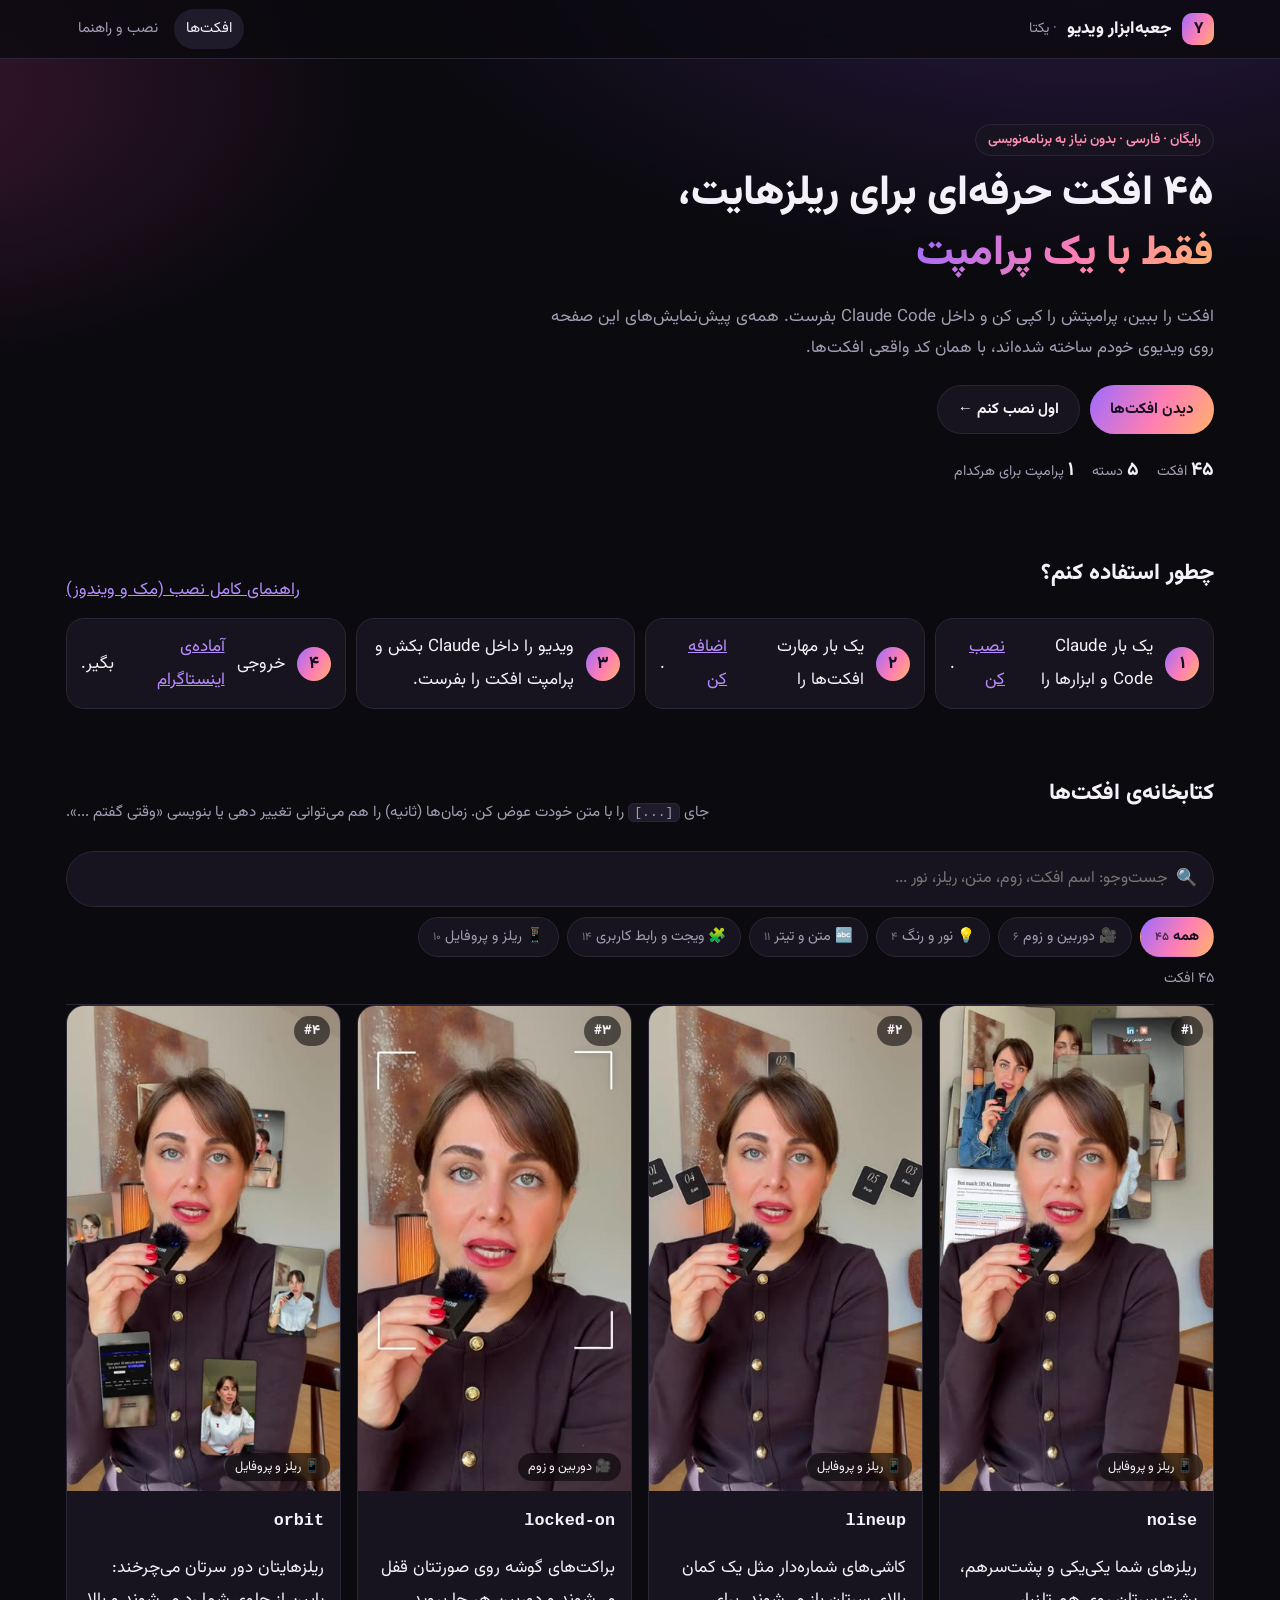
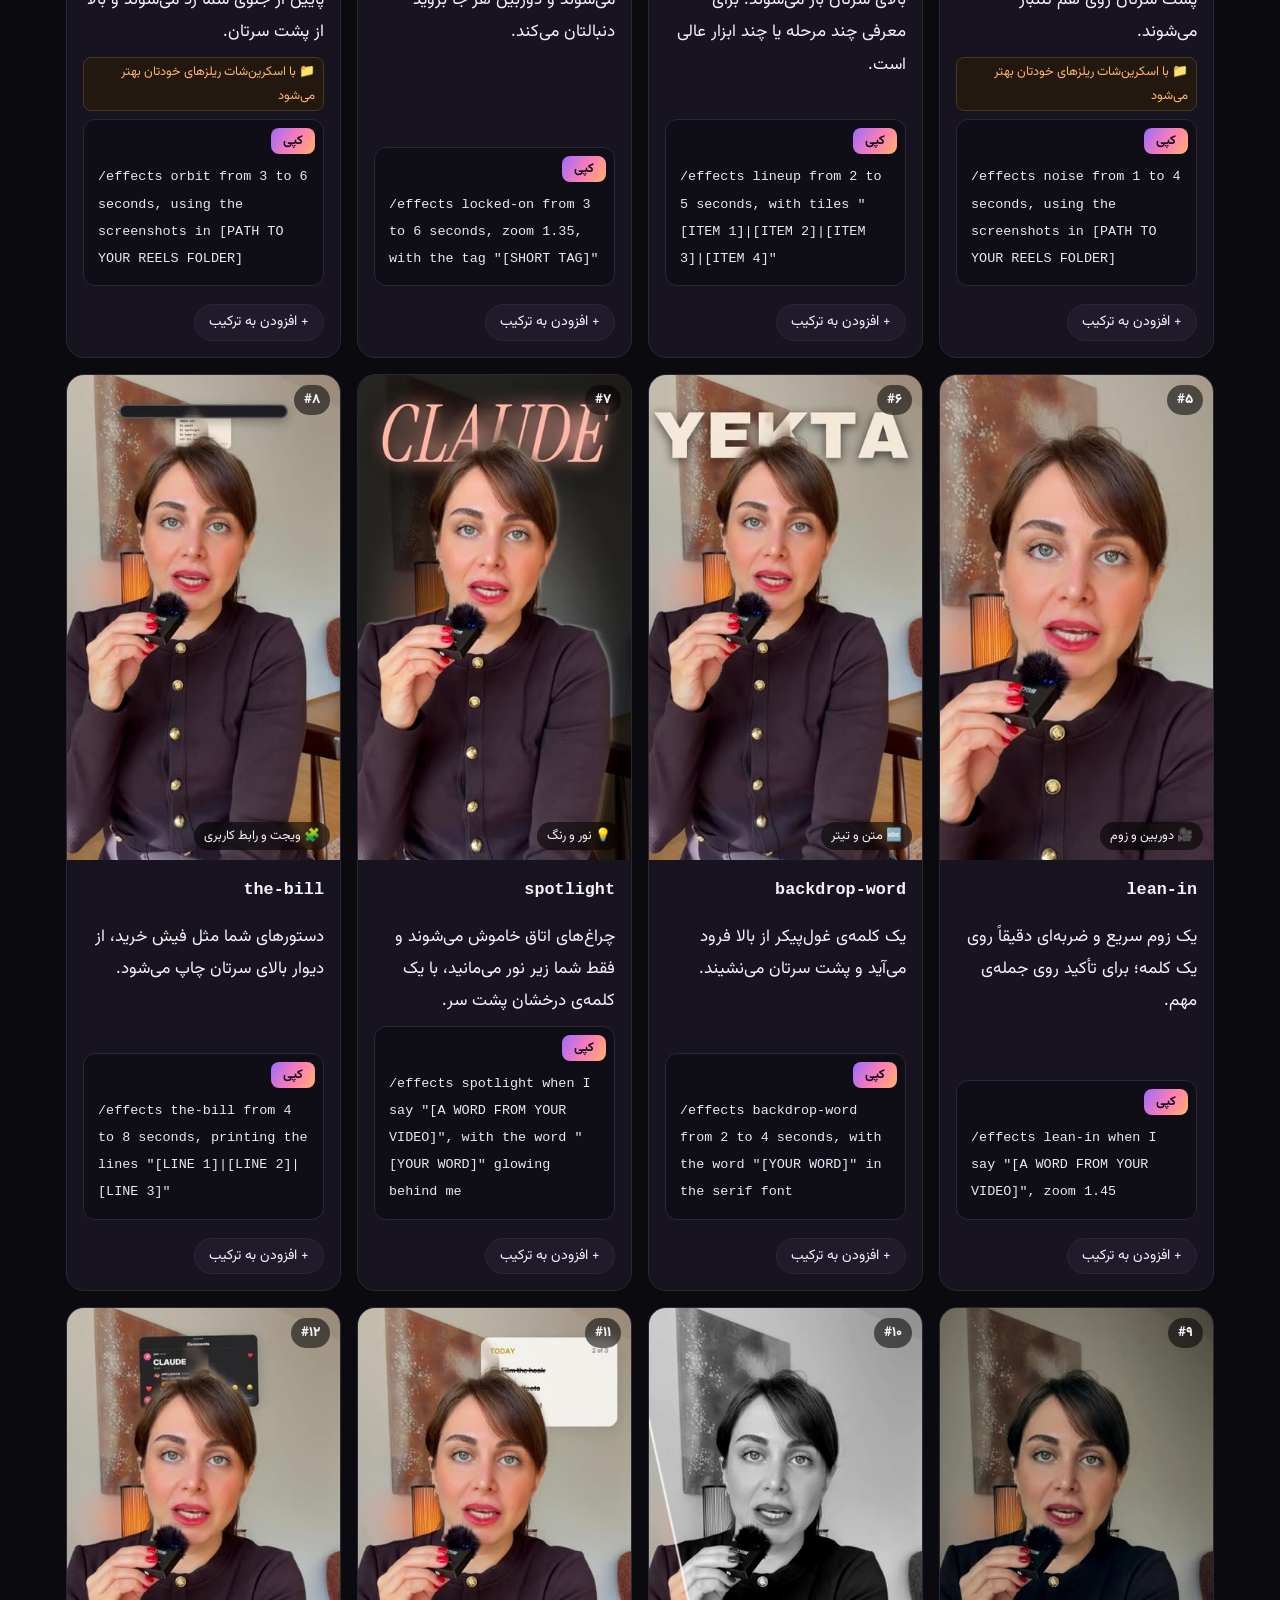
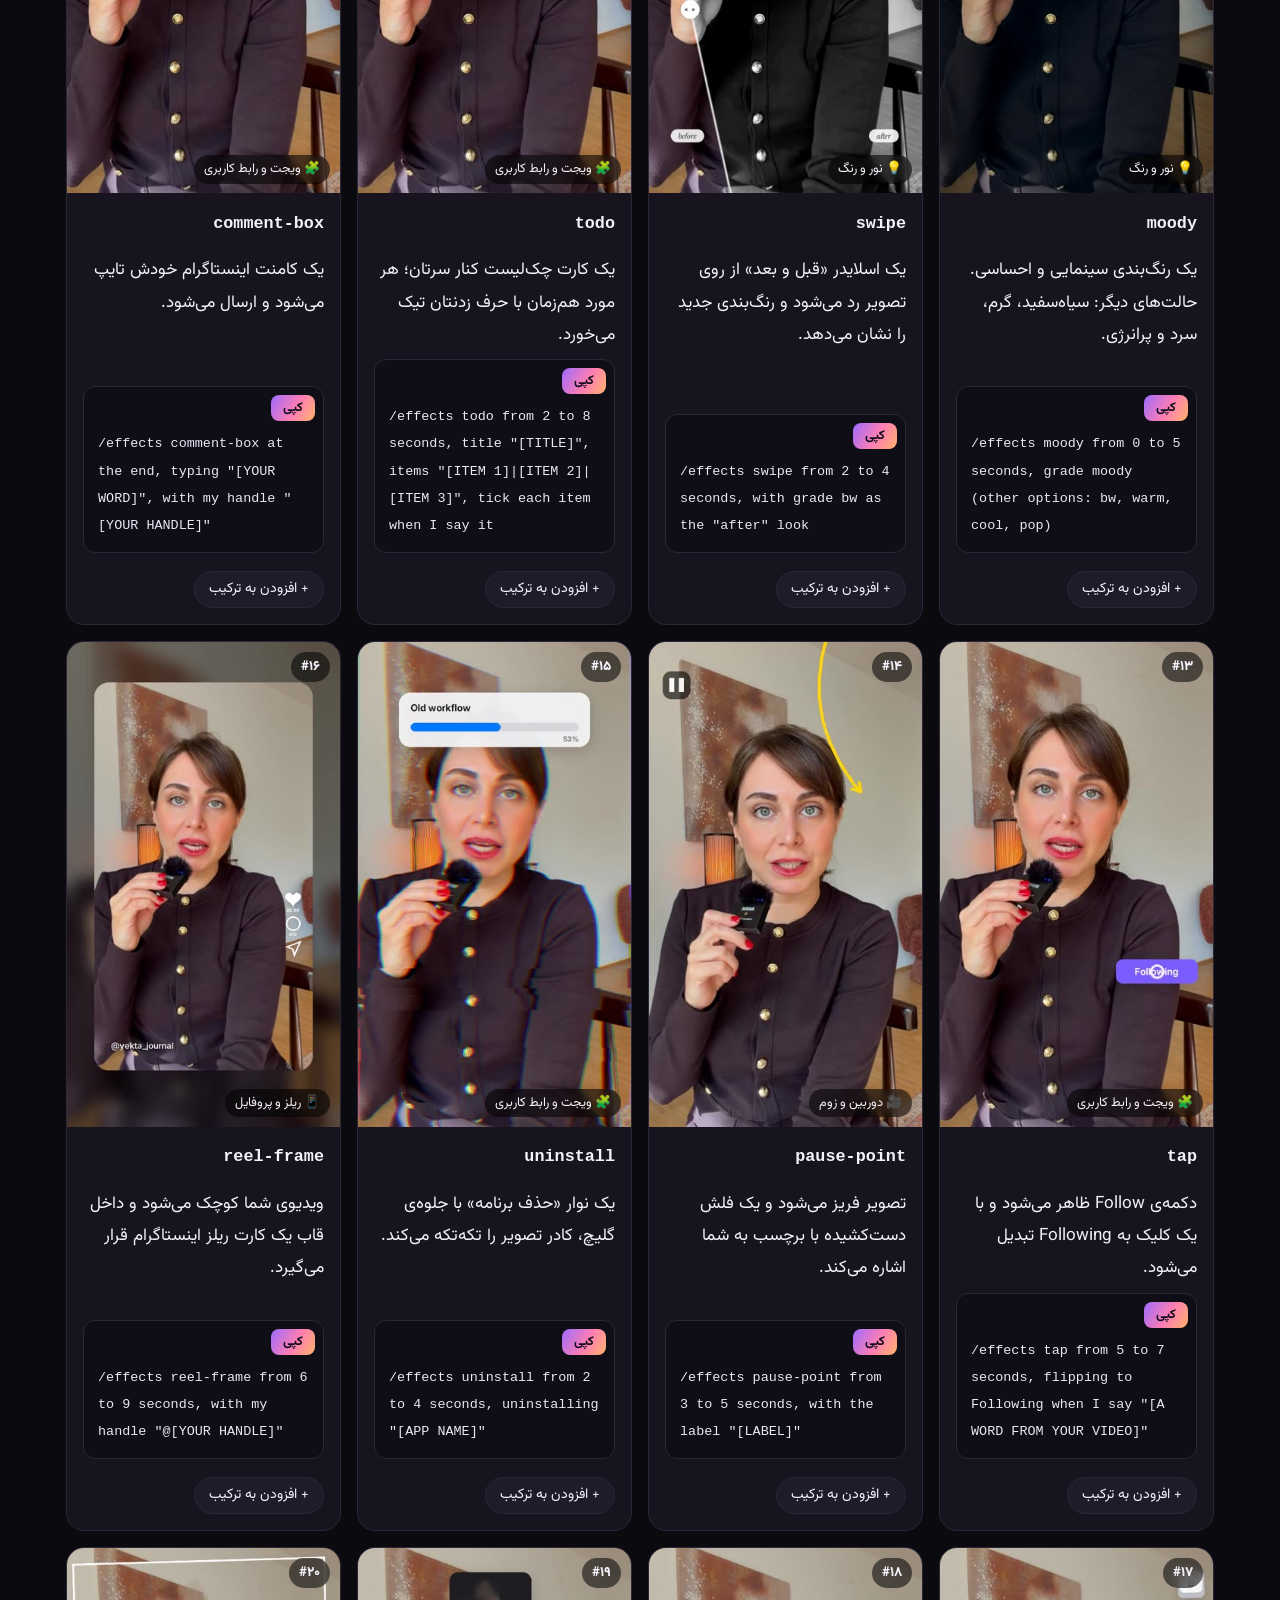
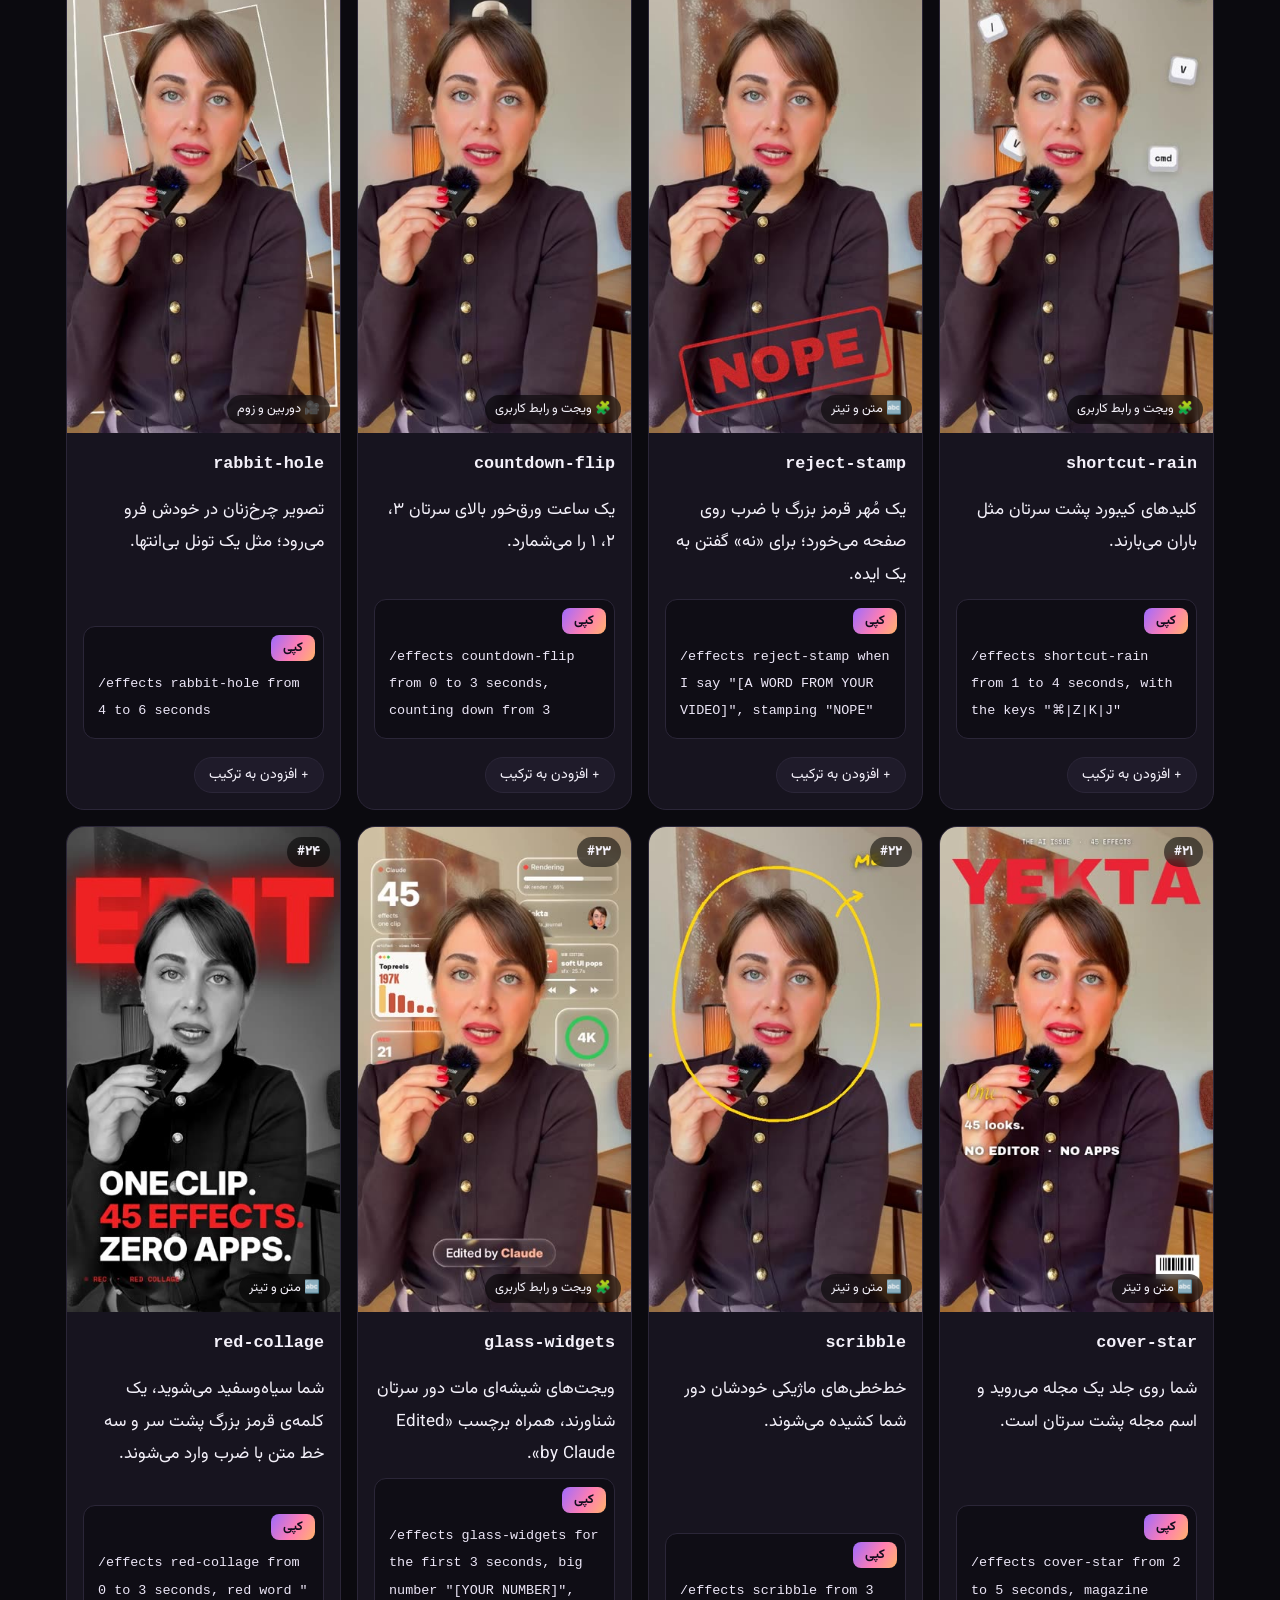
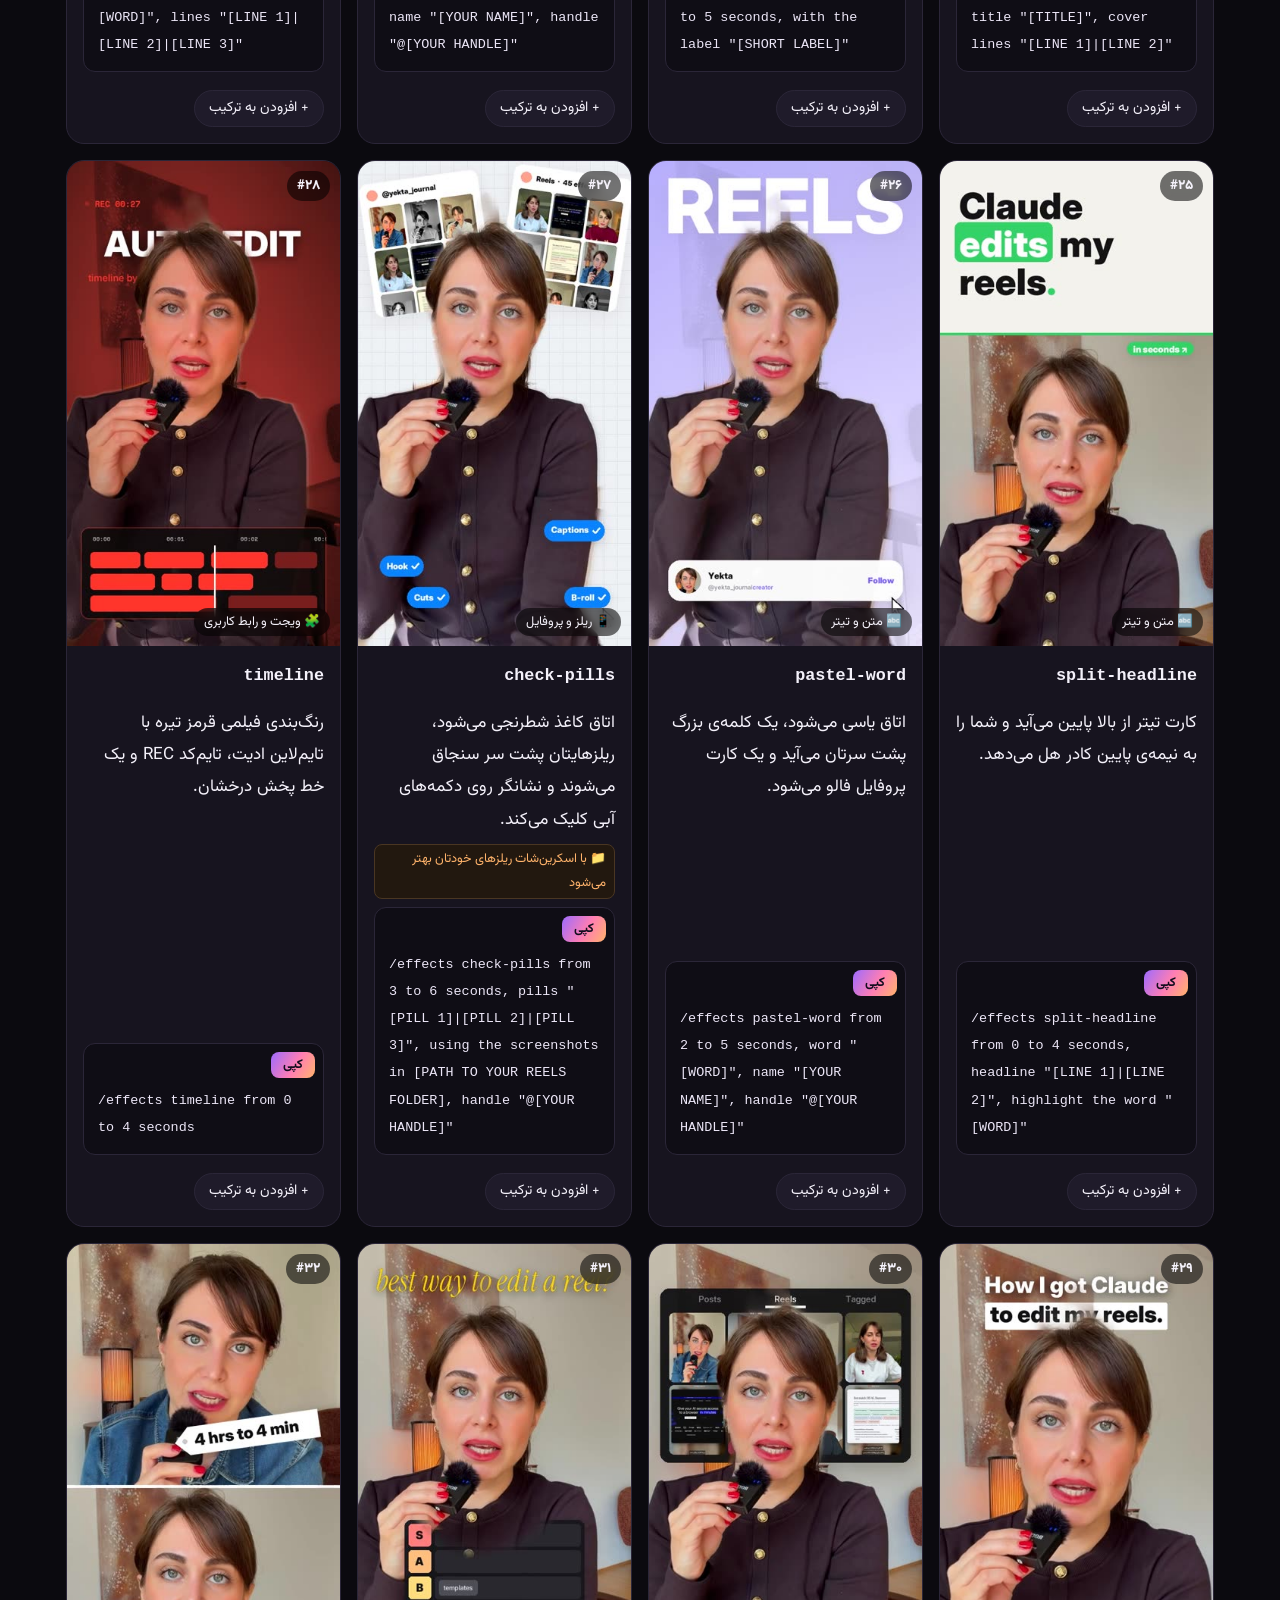
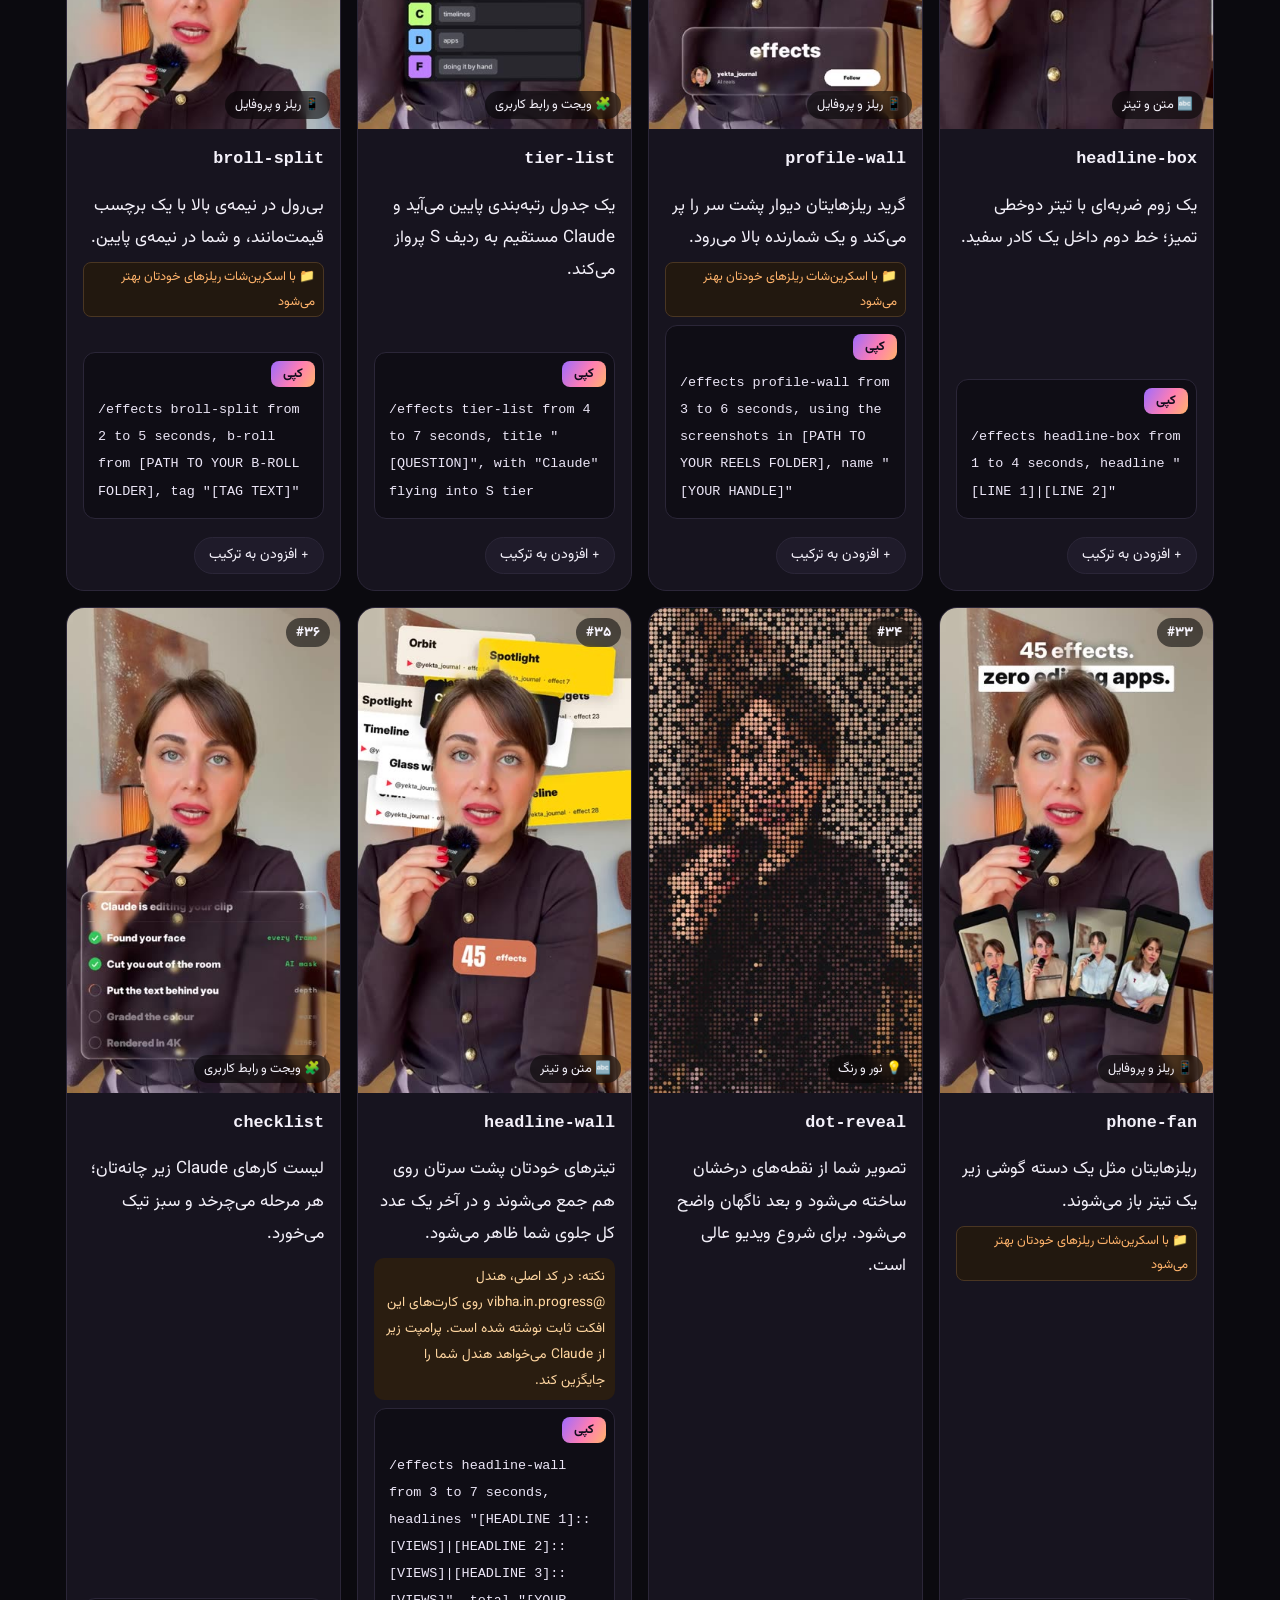
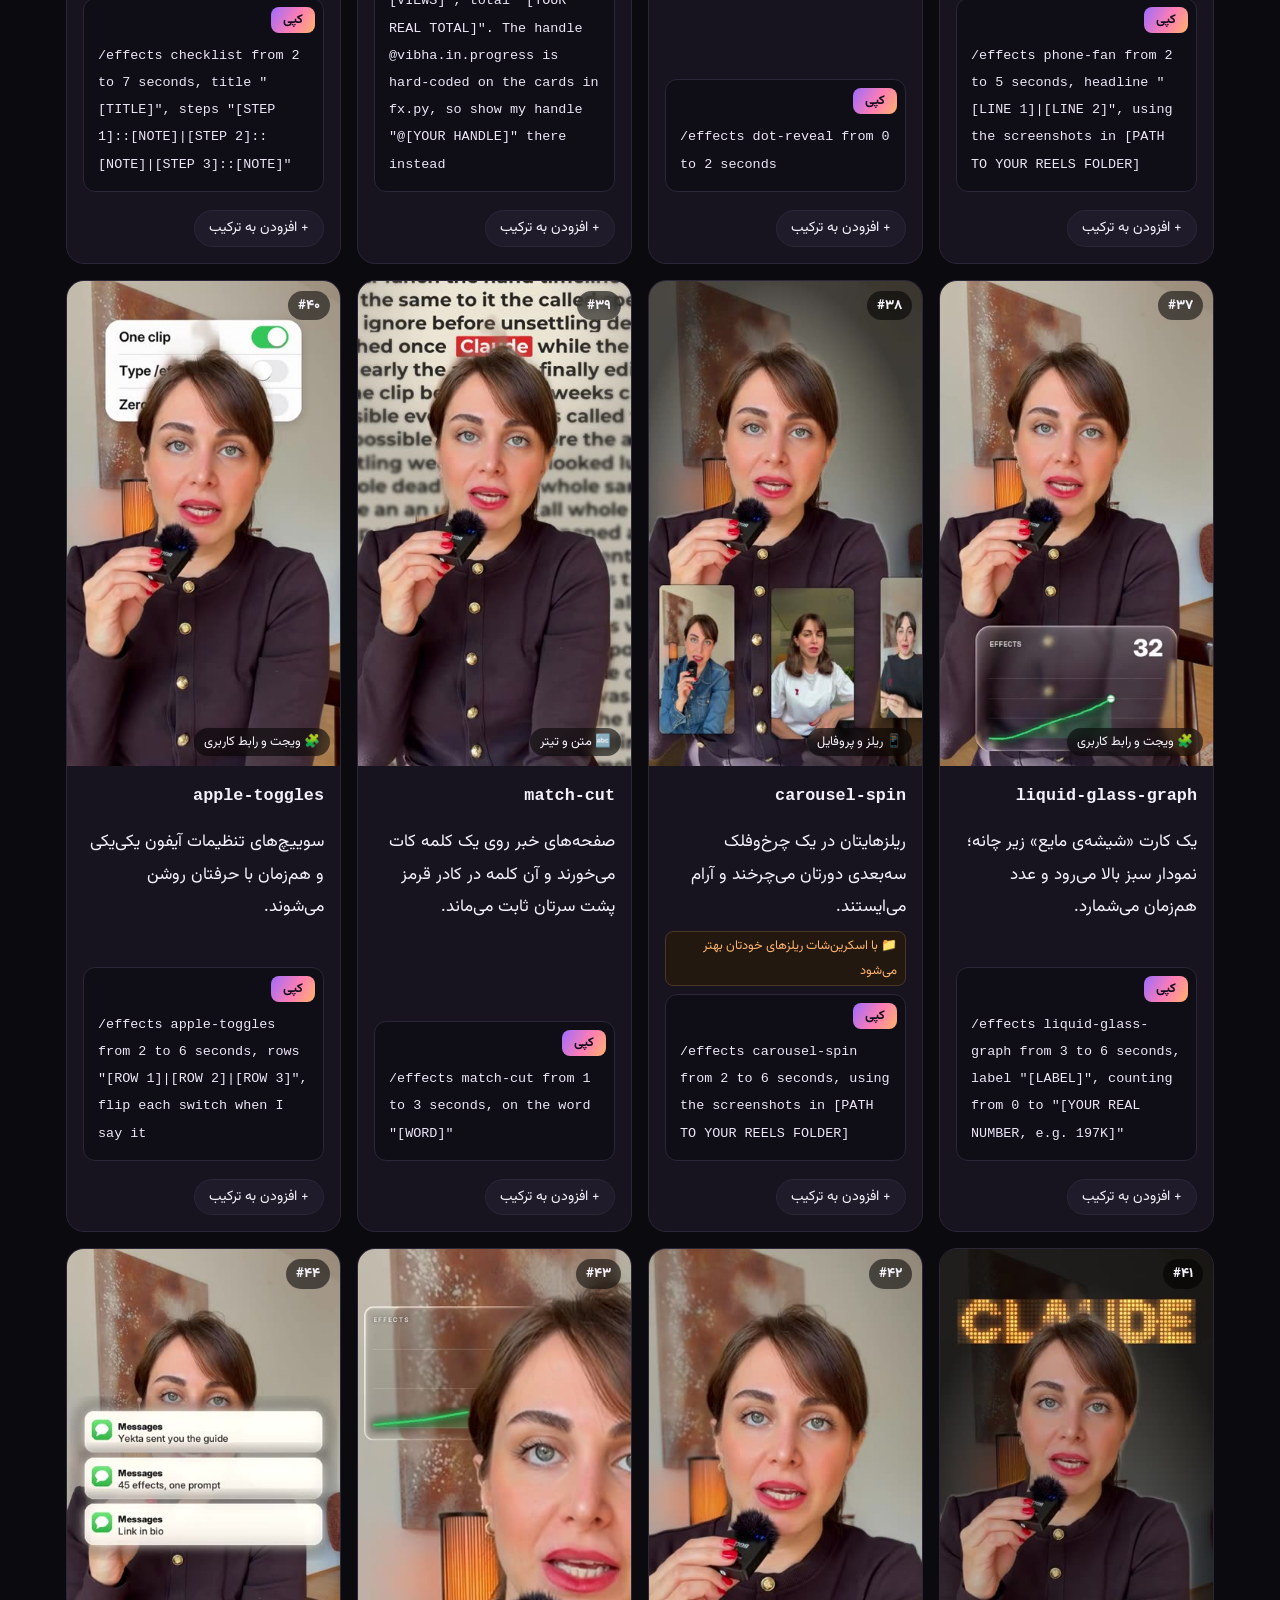
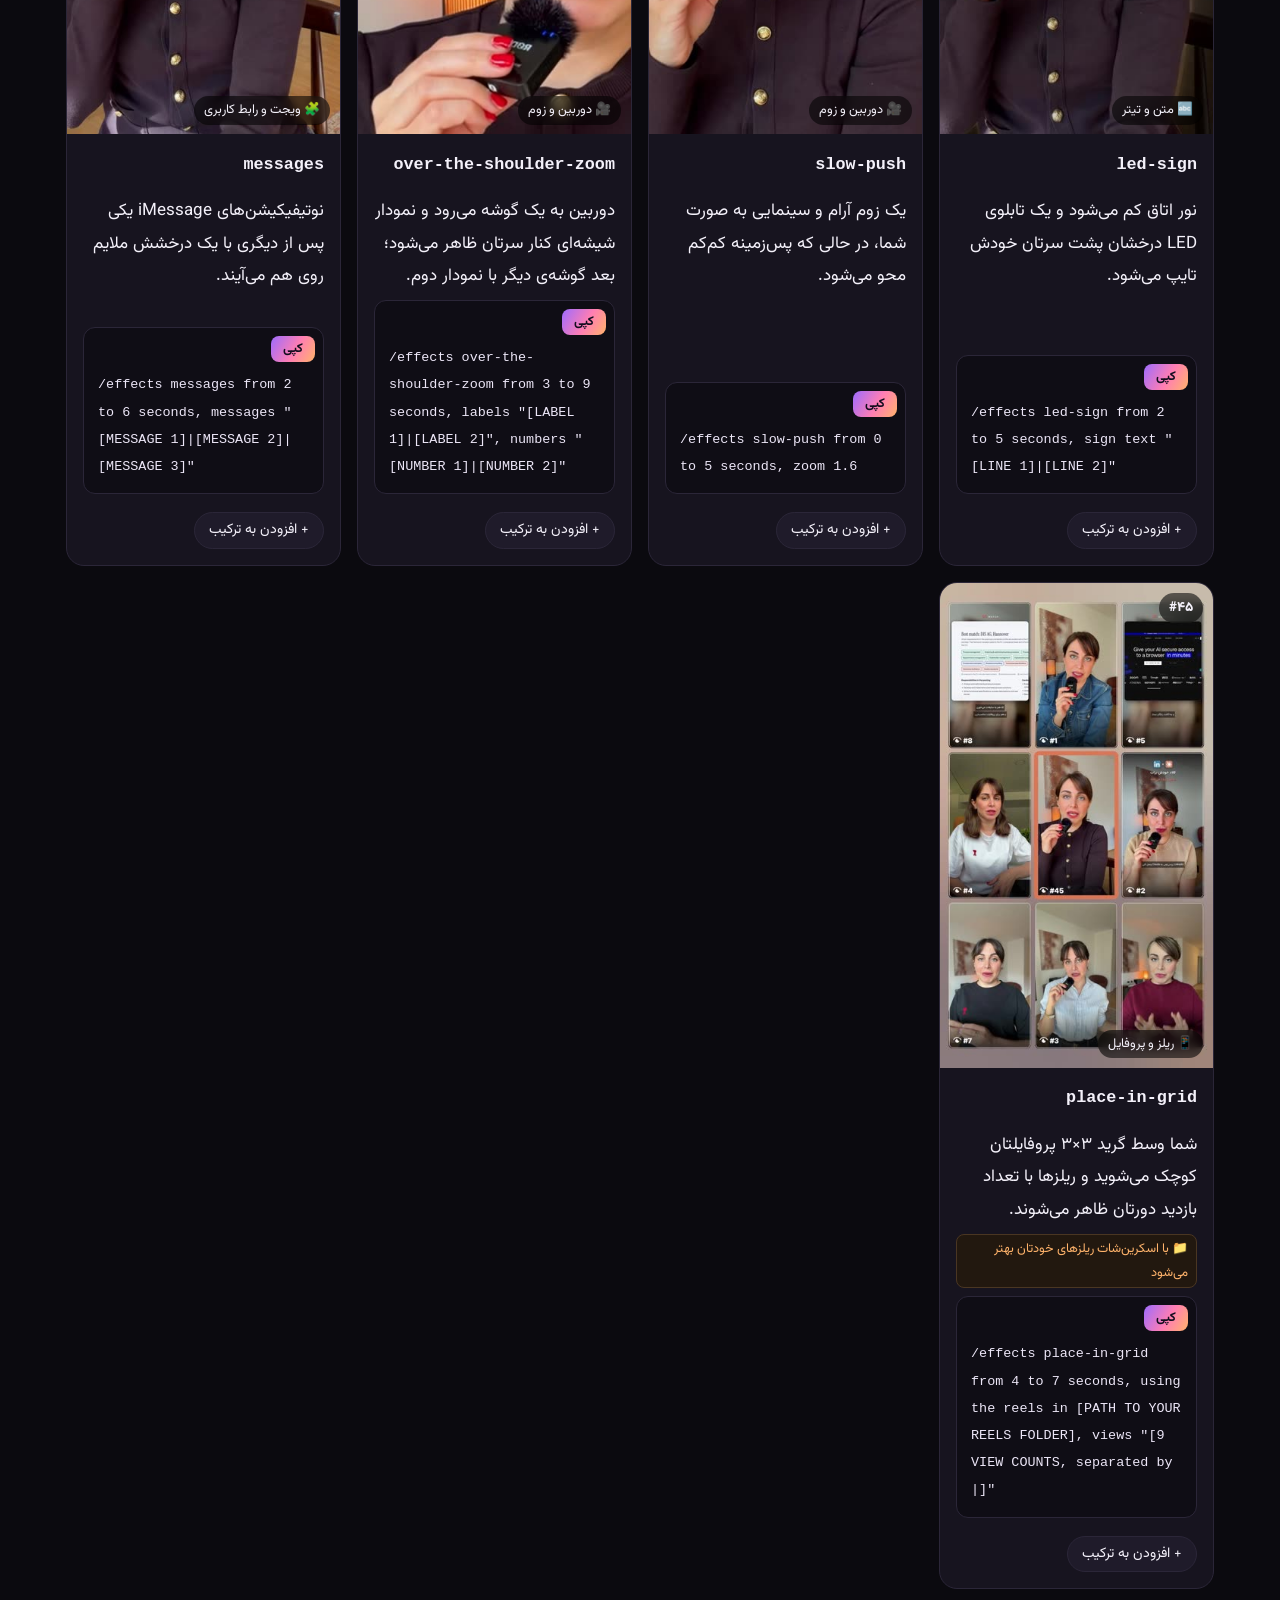
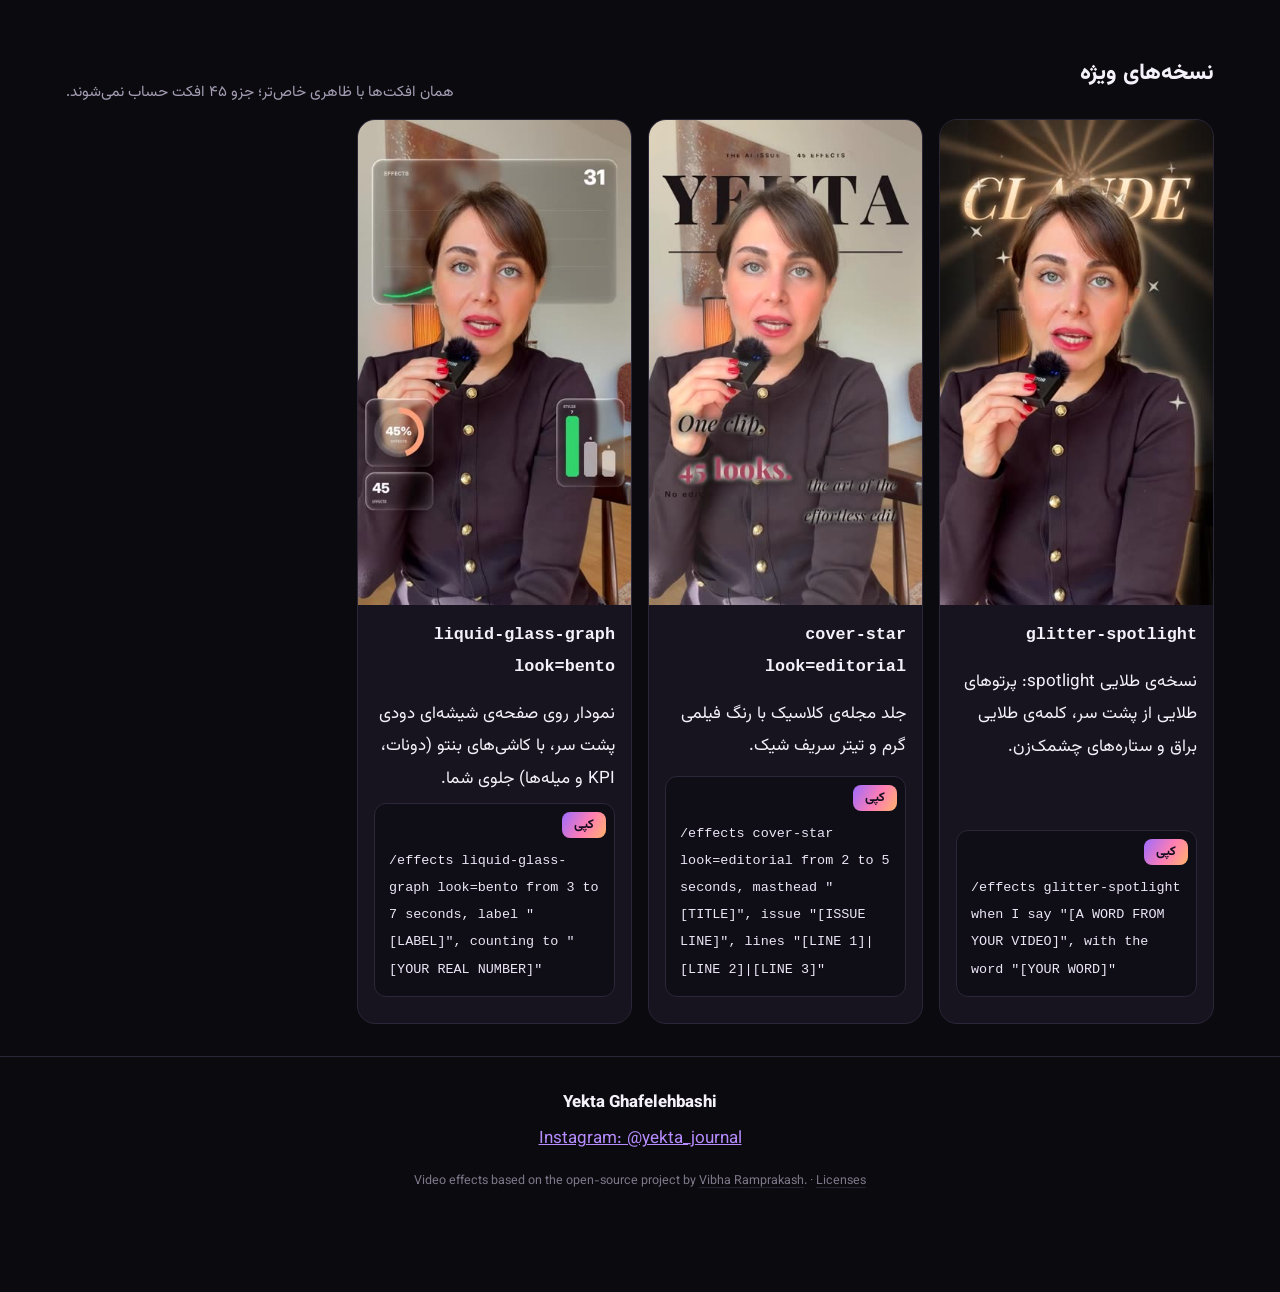
==== commit 073804a8: "Replace homepage credits section with a footer attribution Full licence details stay on guide.html#c" ====
--- a/docs/index.html
+++ b/docs/index.html
@@ -77,22 +77,6 @@
       </div>
     </section>
 
-    <section>
-      <div class="wrap">
-        <div class="credits" id="credits">
-          <h2>💛 قدردانی و مجوز</h2>
-          <p>کد و طراحی هر ۴۵ افکت کارِ <strong>Vibha Ramprakash</strong> است و در پروژه‌ی متن‌باز او منتشر شده. این سایت یک راهنمای آموزشی فارسی و مستقل است.</p>
-          <ul>
-            <li>مخزن اصلی: <a href="https://github.com/Vibha-Ramprakash/claude-video-effects" dir="ltr">github.com/Vibha-Ramprakash/claude-video-effects</a></li>
-            <li>اینستاگرام سازنده: <a href="https://instagram.com/vibha.in.progress" dir="ltr">@vibha.in.progress</a></li>
-            <li><strong>مجوز پروژه‌ی اصلی: MIT</strong> (© 2026 Vibha Ramprakash). فونت‌ها و مدل‌های آن مجوزهای خودشان را دارند (YuNet: MIT، MediaPipe: Apache 2.0، فونت‌ها: SIL OFL و Apache 2.0).</li>
-            <li>هیچ کد، تصویر یا ویدیویی از پروژه‌ی اصلی در این سایت نیست. همه‌ی پیش‌نمایش‌ها را با اجرای کد اصلی روی ویدیوهای خودم ساخته‌ام.</li>
-            <li>این راهنما رسمی نیست و از طرف Vibha یا Anthropic تأیید نشده است.</li>
-          </ul>
-          <p class="muted">محتوای این راهنما: <a href="https://creativecommons.org/licenses/by/4.0/">CC BY 4.0</a> · کد سایت: MIT · ویدیوها و تصاویر پیش‌نمایش: © Yekta Ghafelehbashi</p>
-        </div>
-      </div>
-    </section>
   </main>
 
   <div class="combo" id="combo" hidden>
@@ -107,6 +91,7 @@
     <div class="wrap">
       <p class="who">Yekta Ghafelehbashi</p>
       <p><a href="https://instagram.com/yekta_journal" dir="ltr">Instagram: @yekta_journal</a></p>
+      <p class="attribution" dir="ltr">Video effects based on the open-source project by <a href="https://github.com/Vibha-Ramprakash/claude-video-effects">Vibha Ramprakash</a>. · <a href="guide.html#credits">Licenses</a></p>
     </div>
   </footer>
 
--- a/docs/style.css
+++ b/docs/style.css
@@ -229,6 +229,9 @@
 footer { border-top: 1px solid var(--border); padding: 28px 0 96px; text-align: center; color: var(--muted); }
 footer p { margin: .2em 0; }
 footer .who { color: var(--text); font-weight: 800; font-size: 1.05rem; }
+footer .attribution { margin-top: 14px; font-size: .78rem; opacity: .75; }
+footer .attribution a { white-space: nowrap; color: inherit; text-decoration: underline; text-decoration-color: var(--border); text-underline-offset: 3px; }
+footer .attribution a:hover { color: var(--text); }
 
 @media (min-width: 560px) {
   .grid { grid-template-columns: repeat(2, 1fr); }
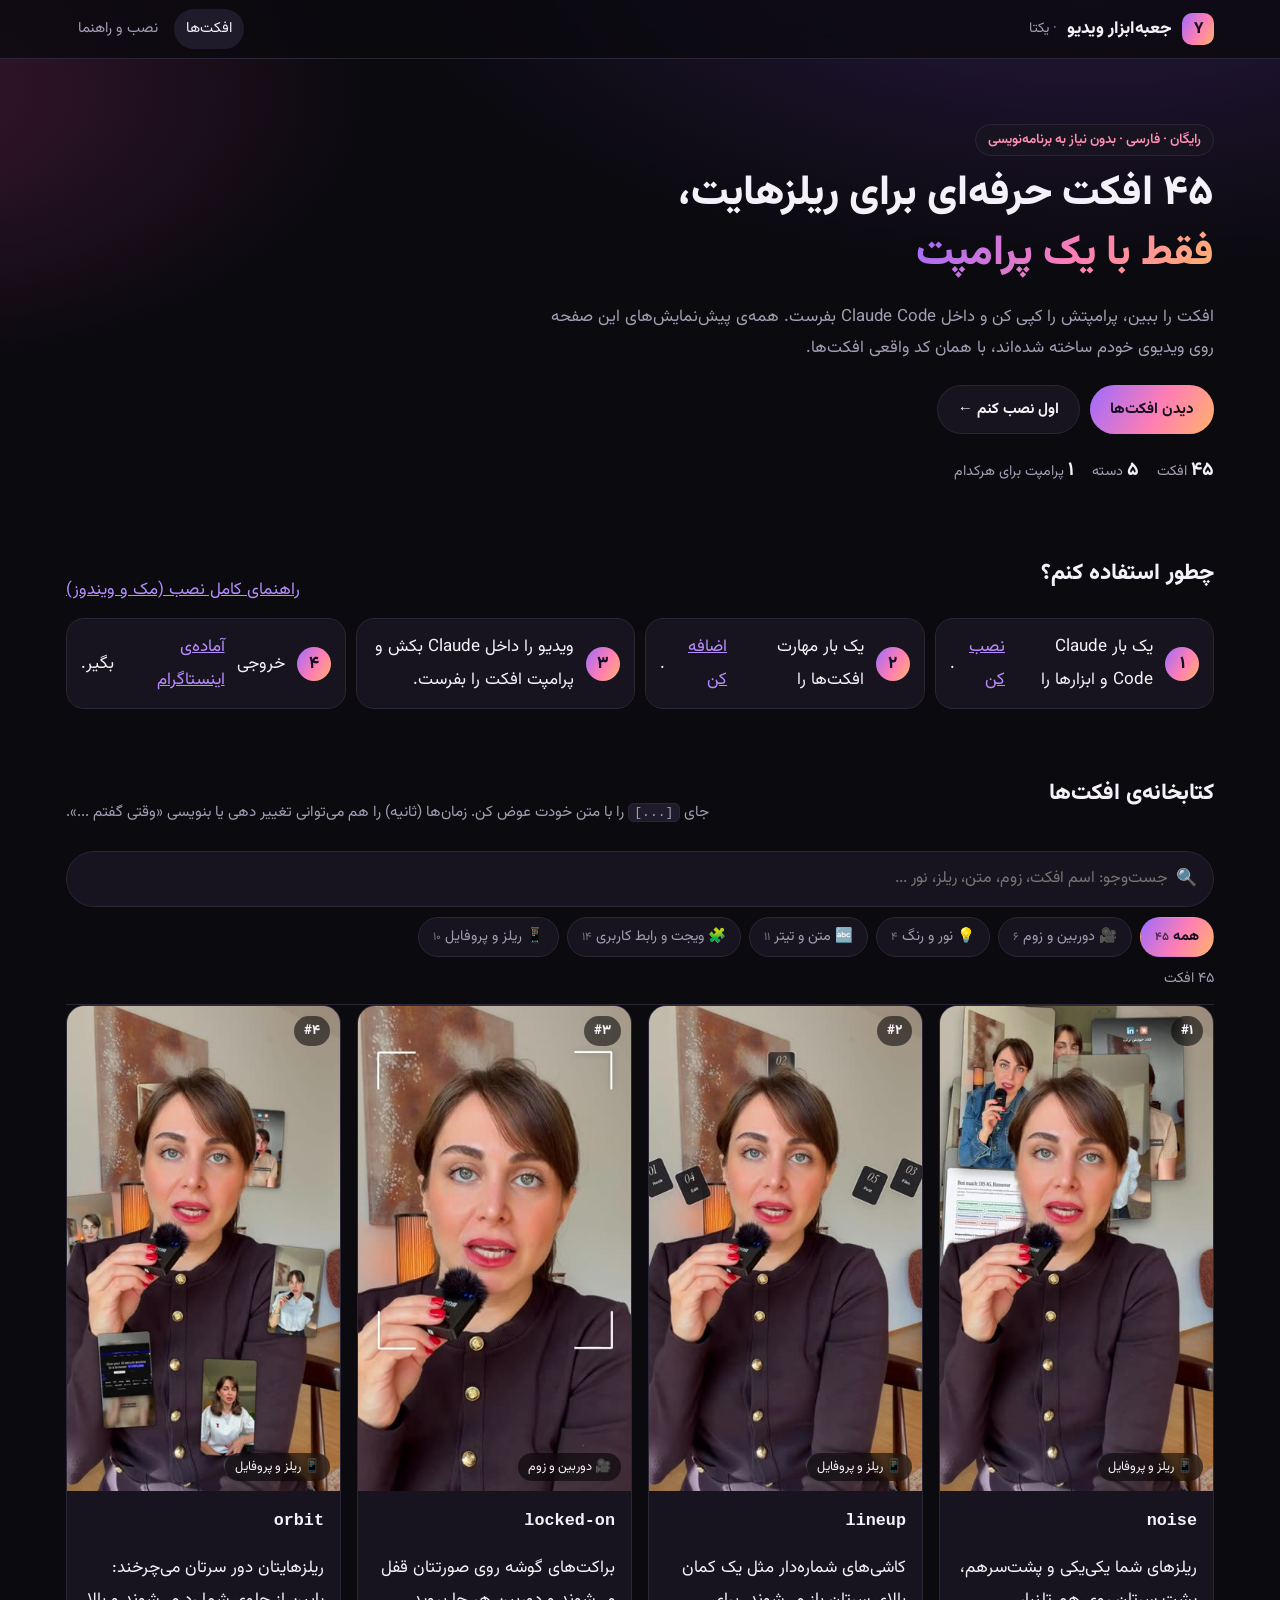
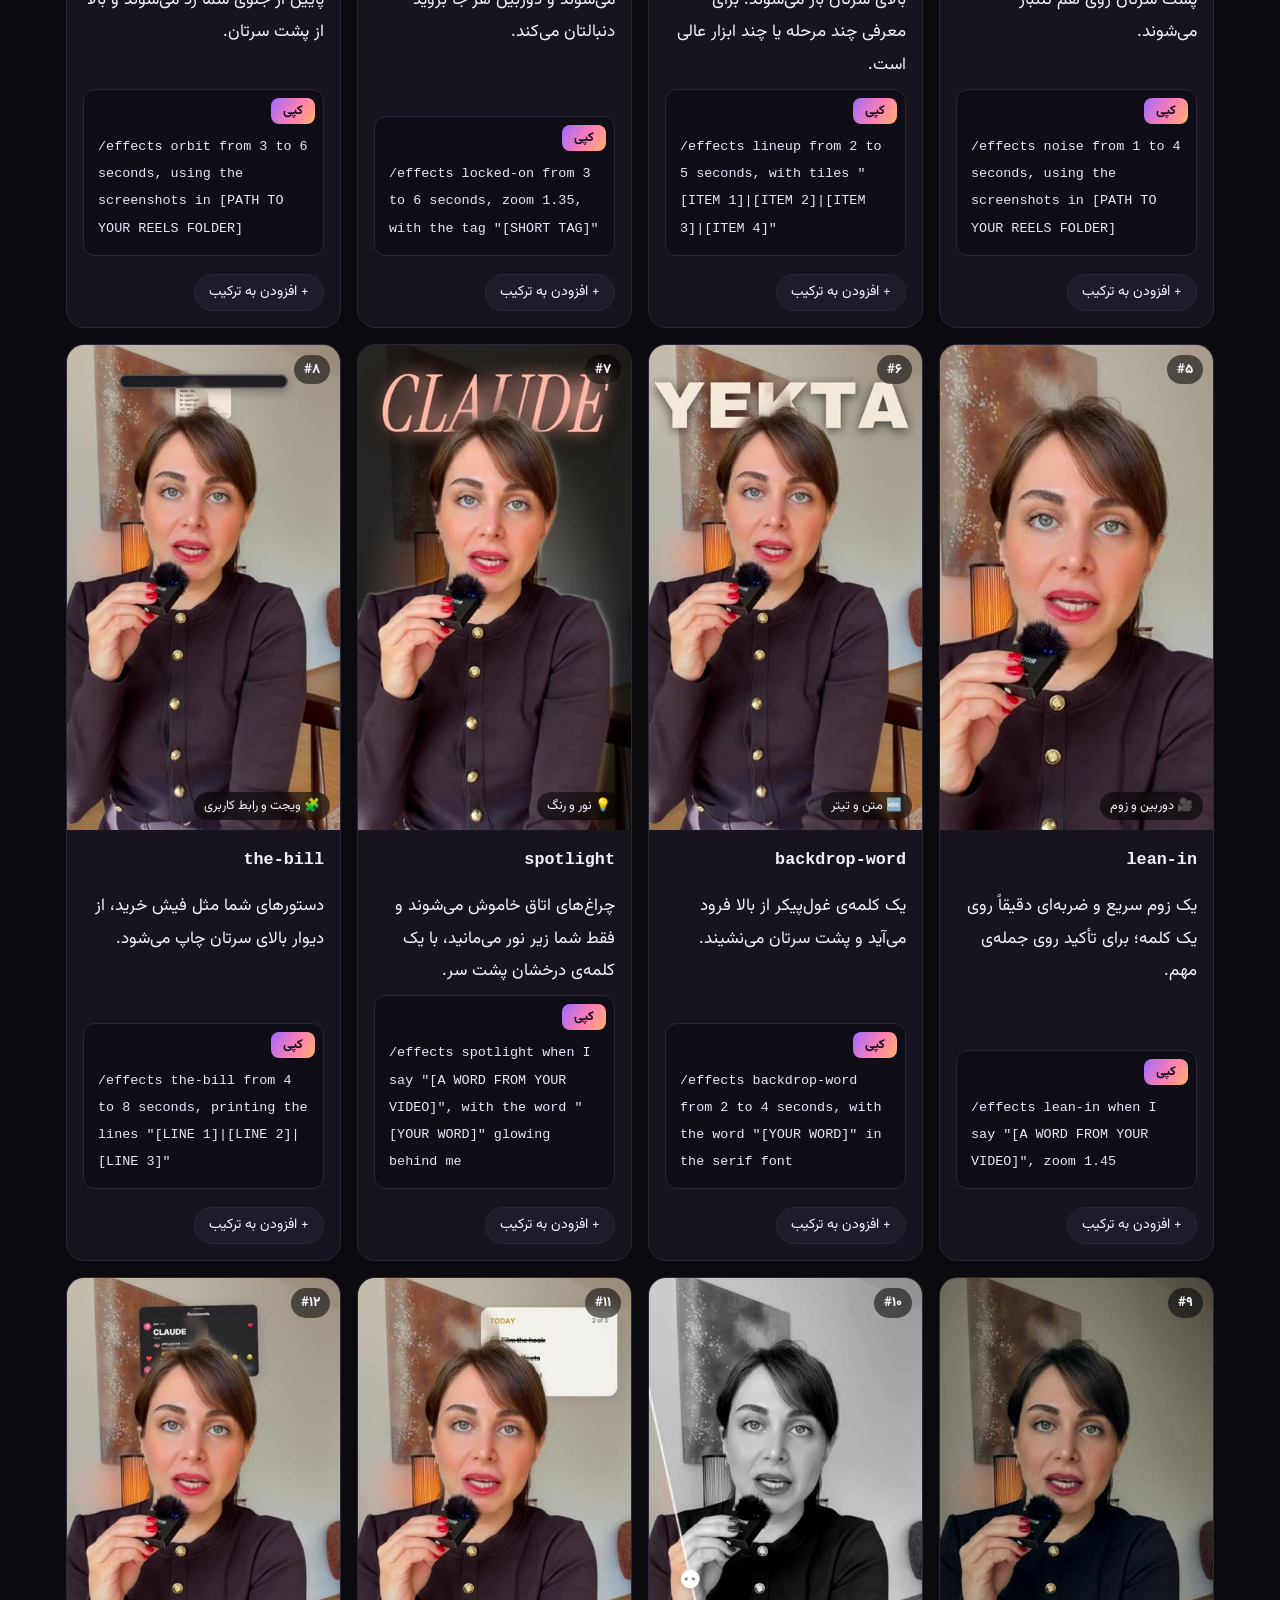
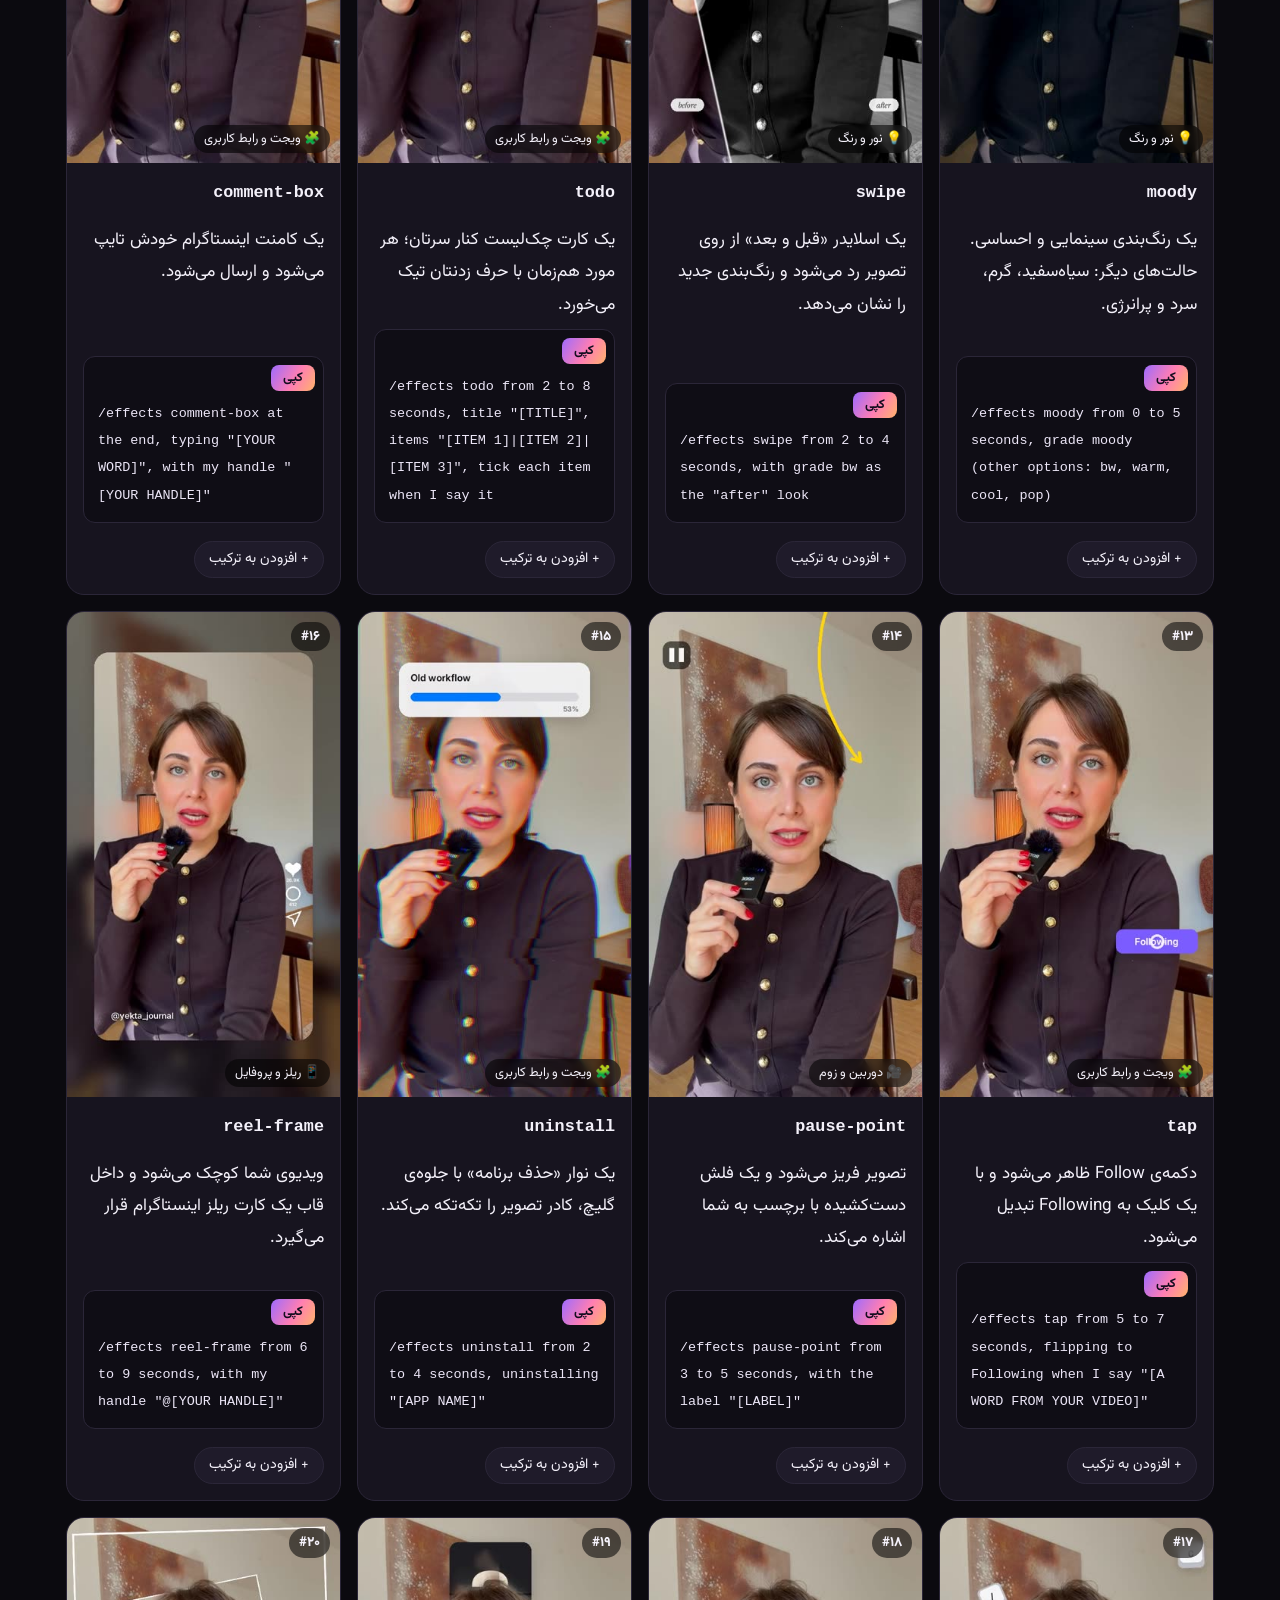
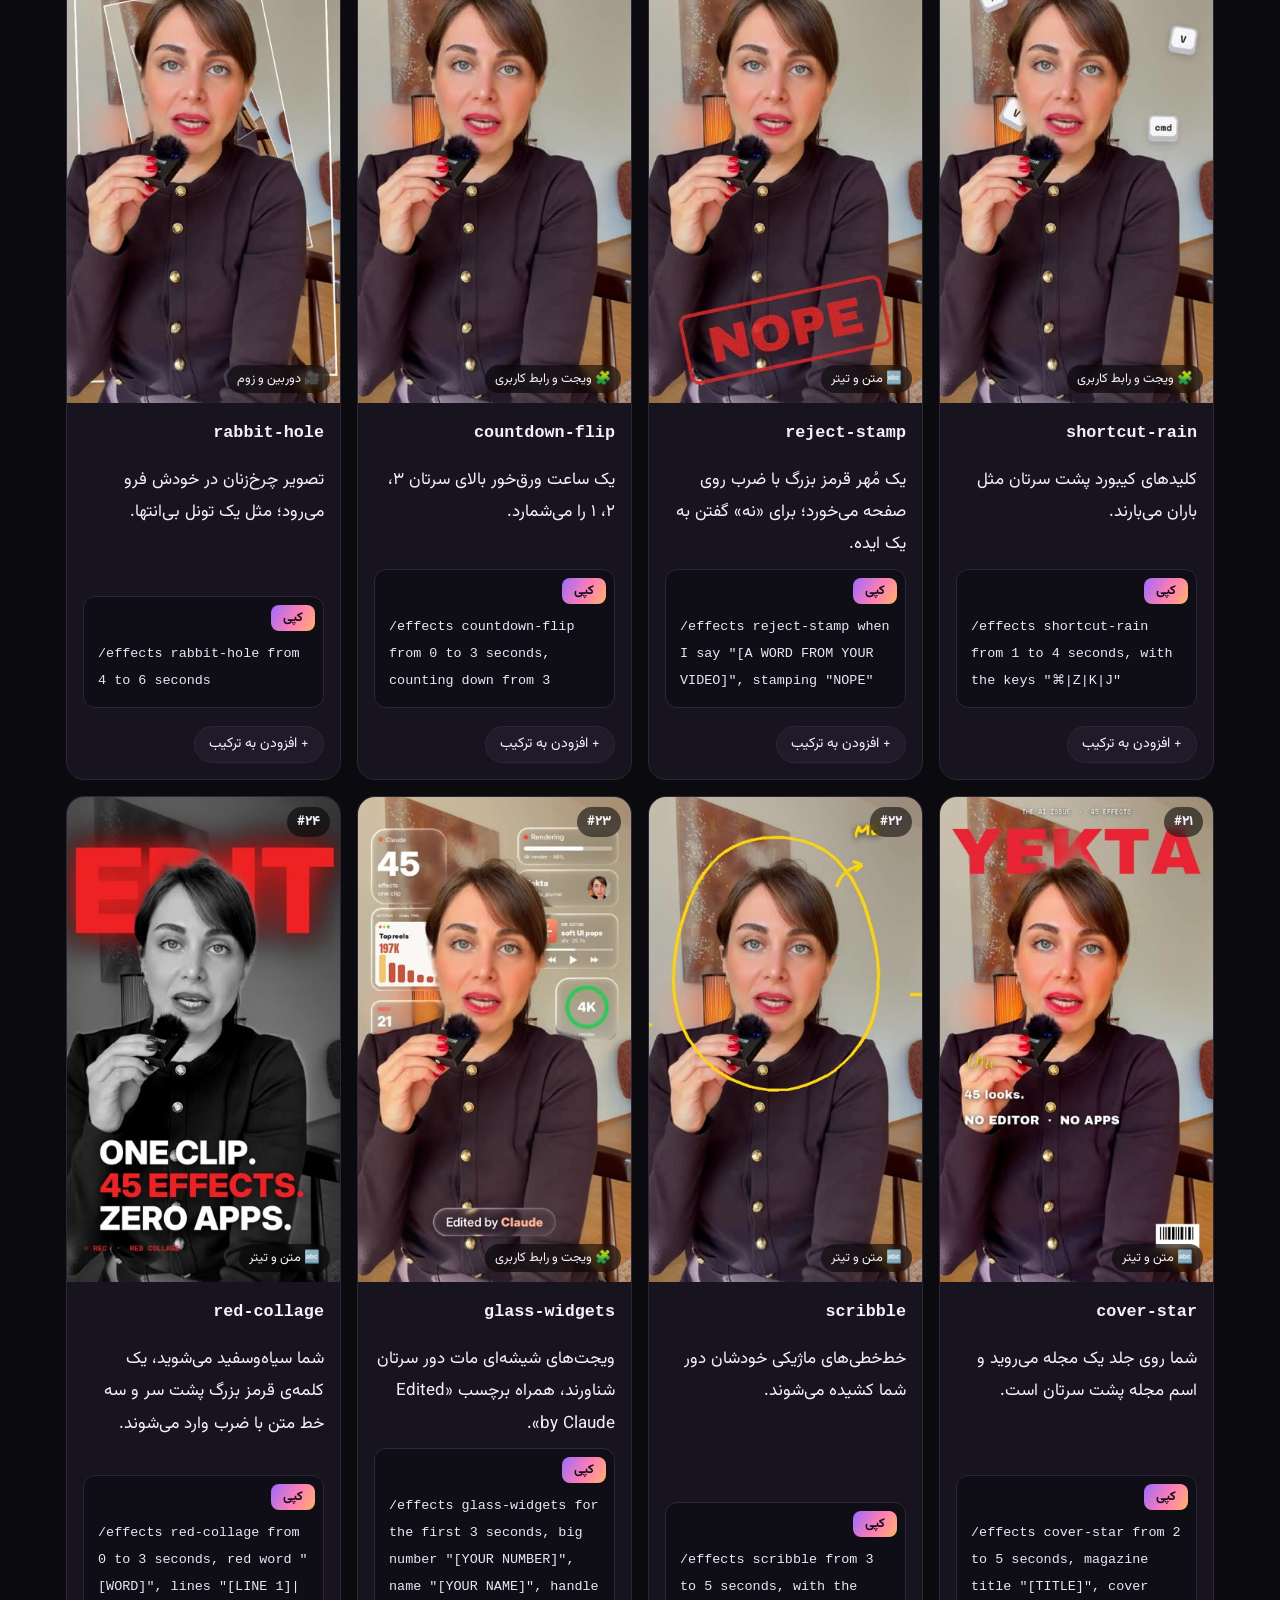
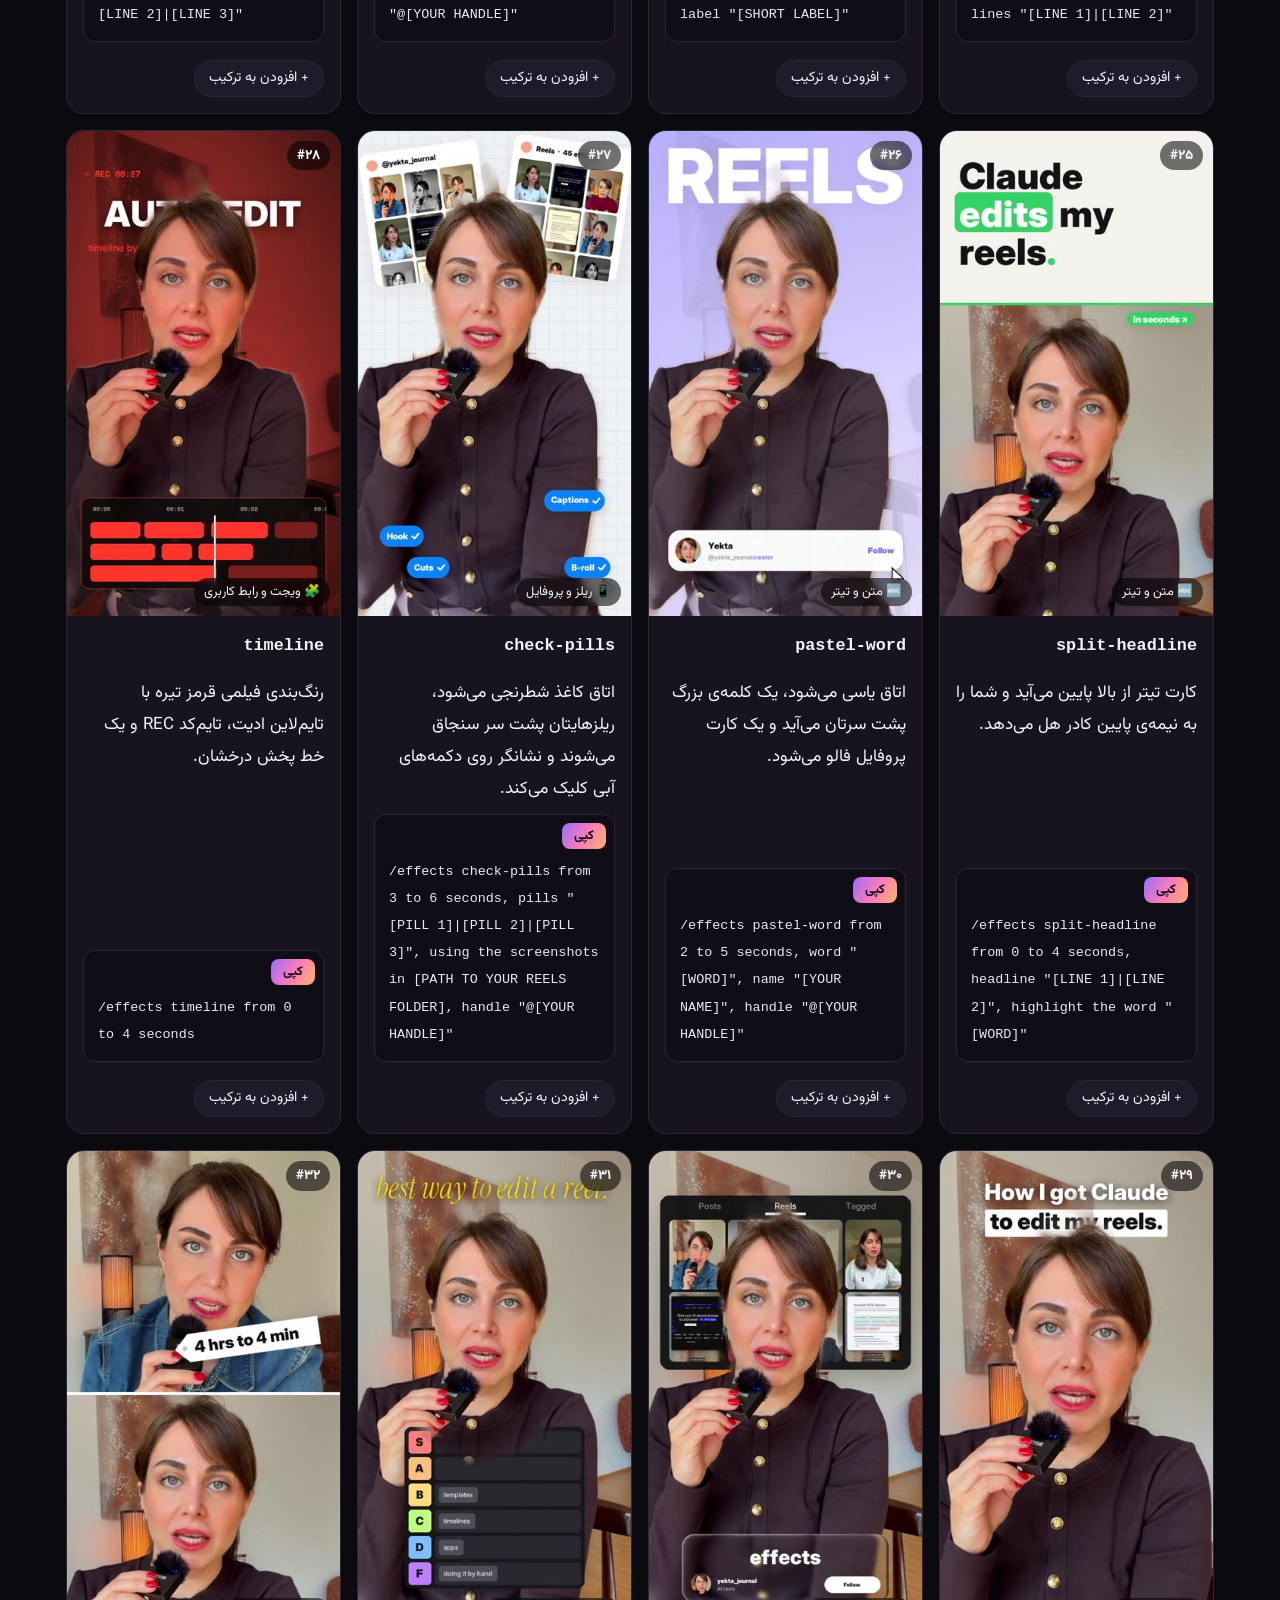
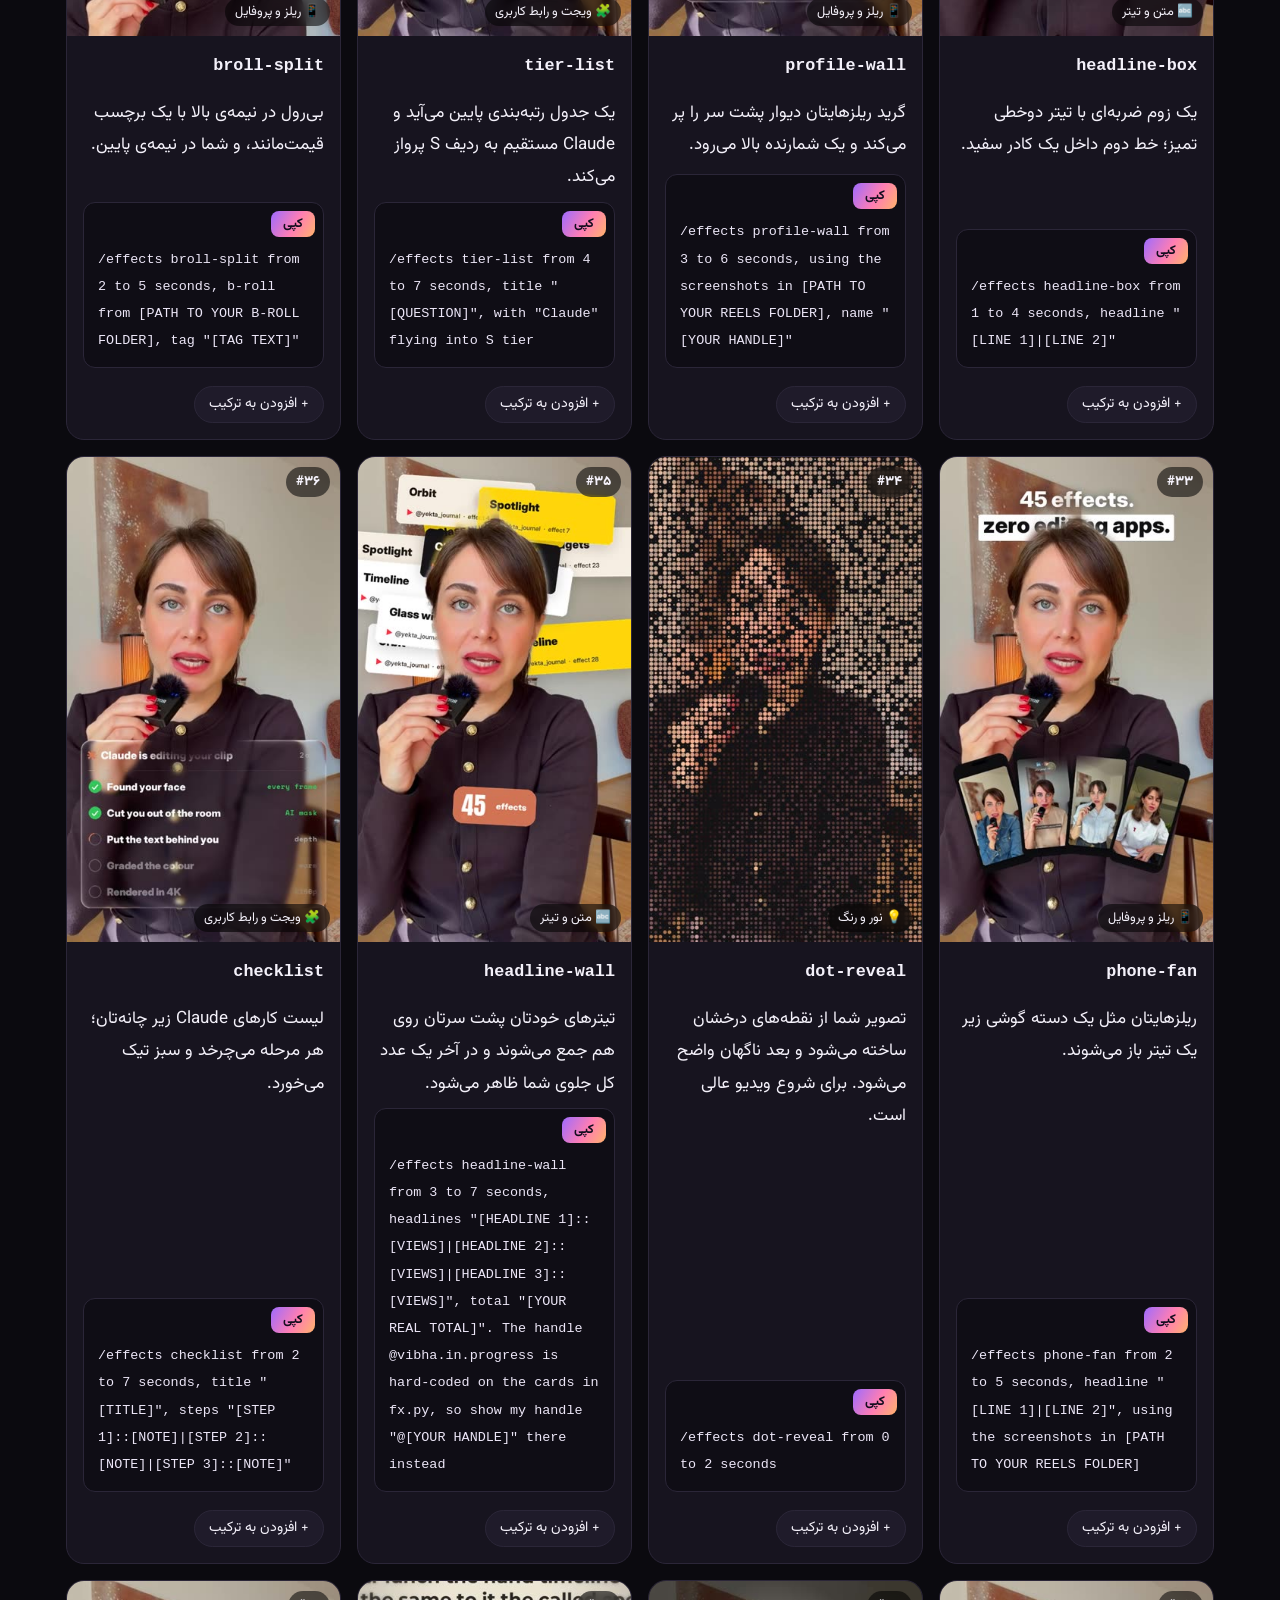
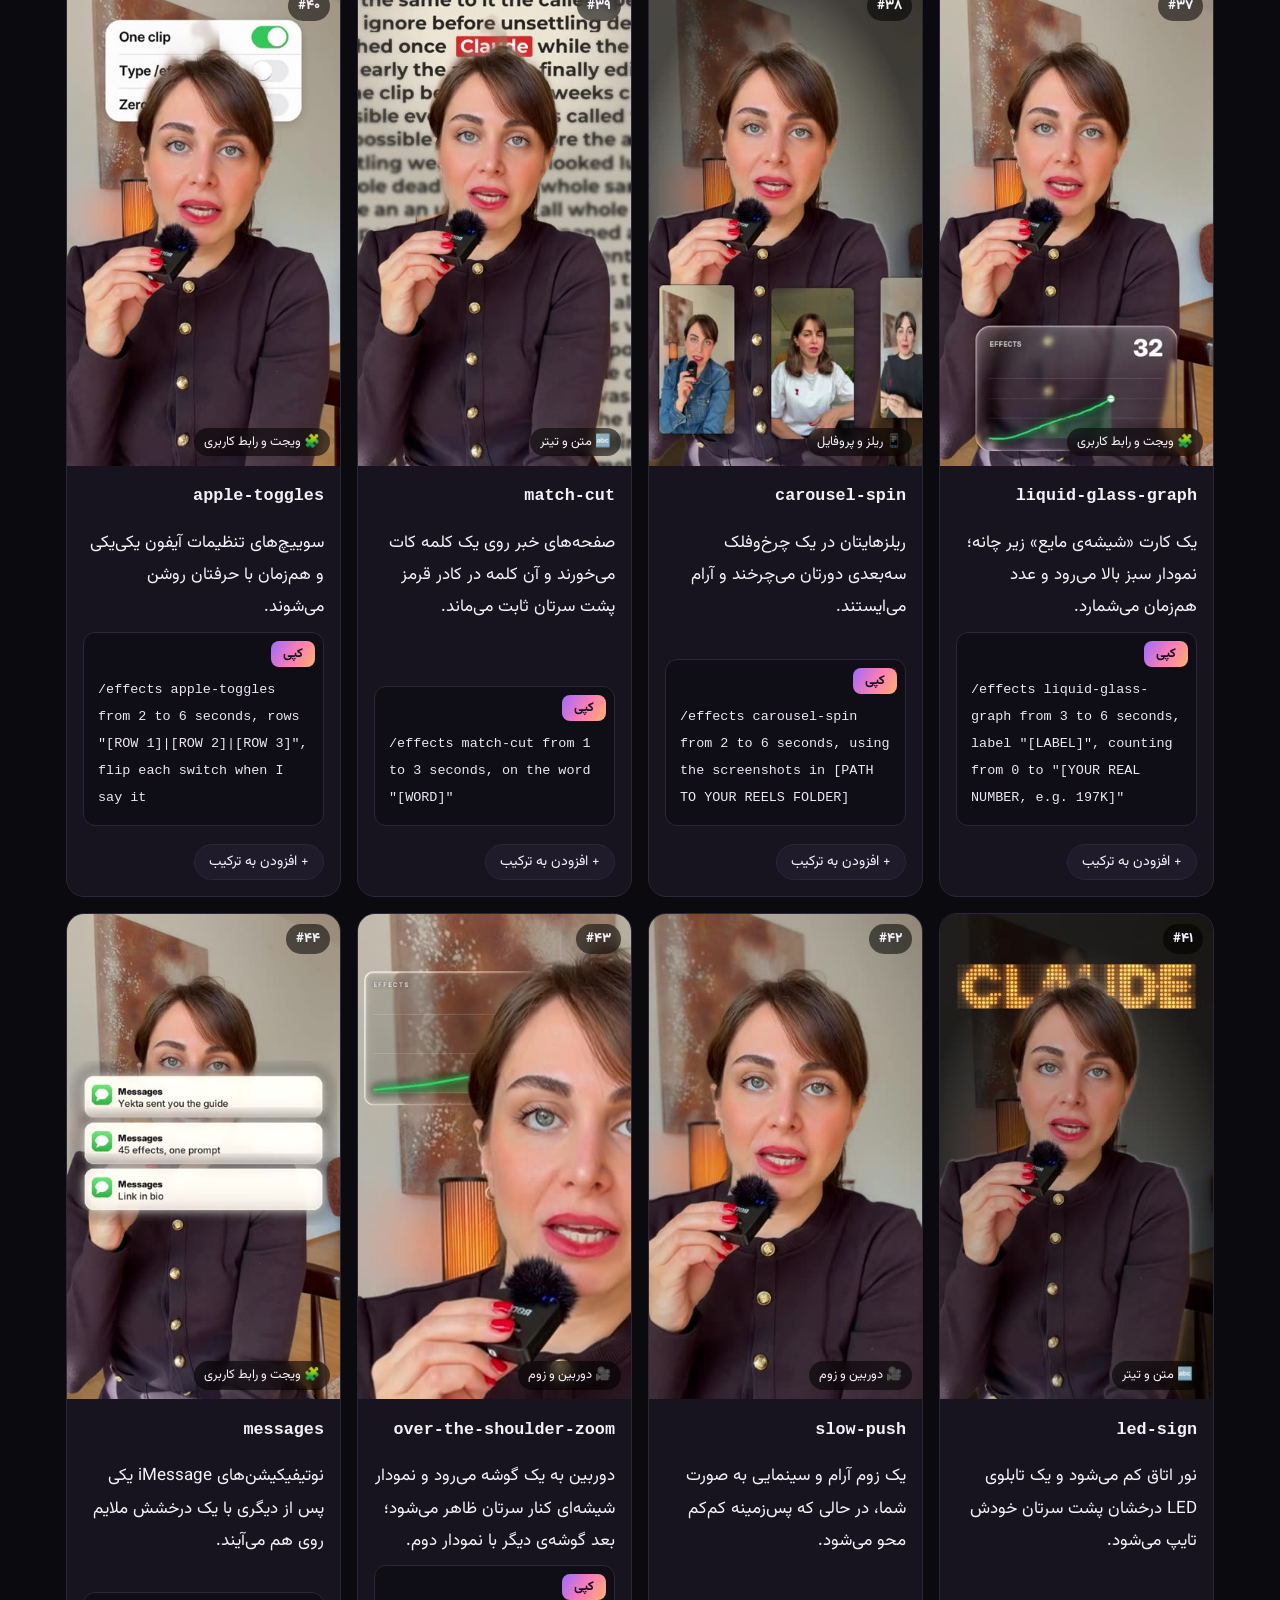
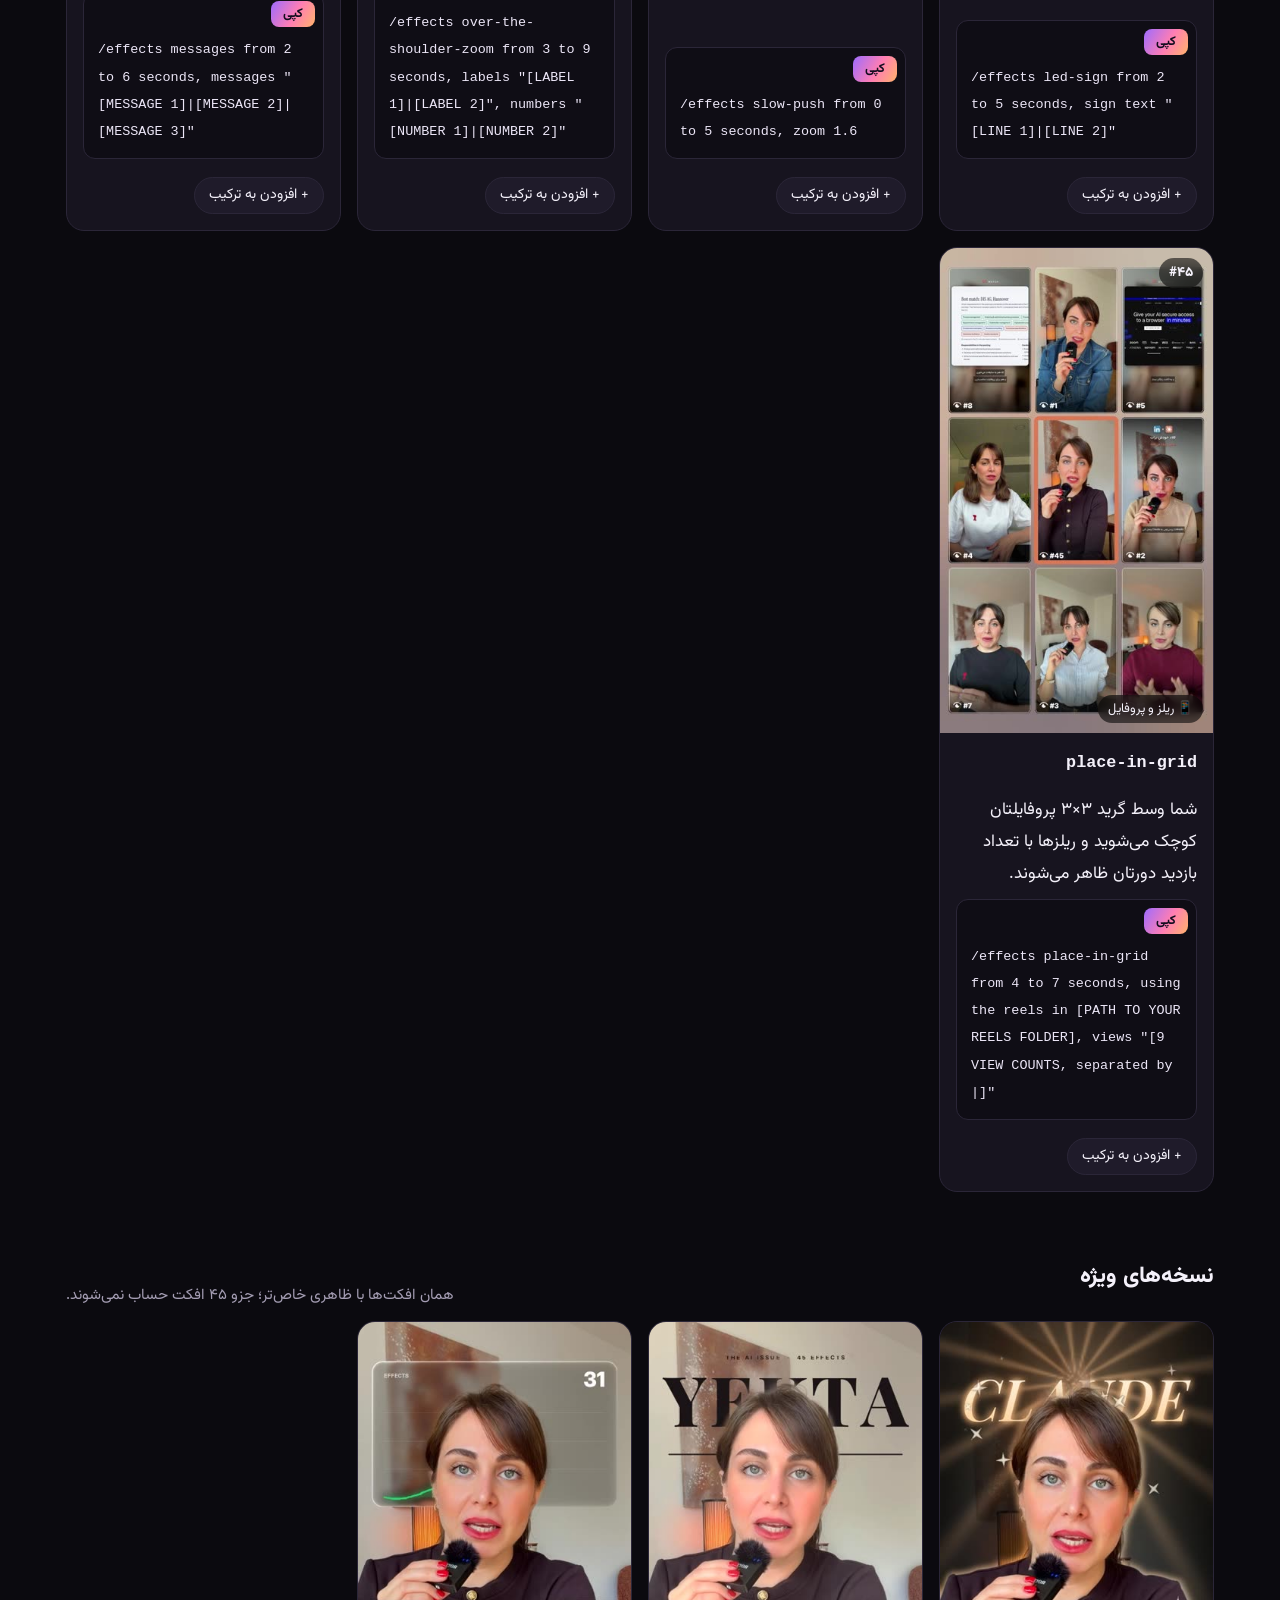
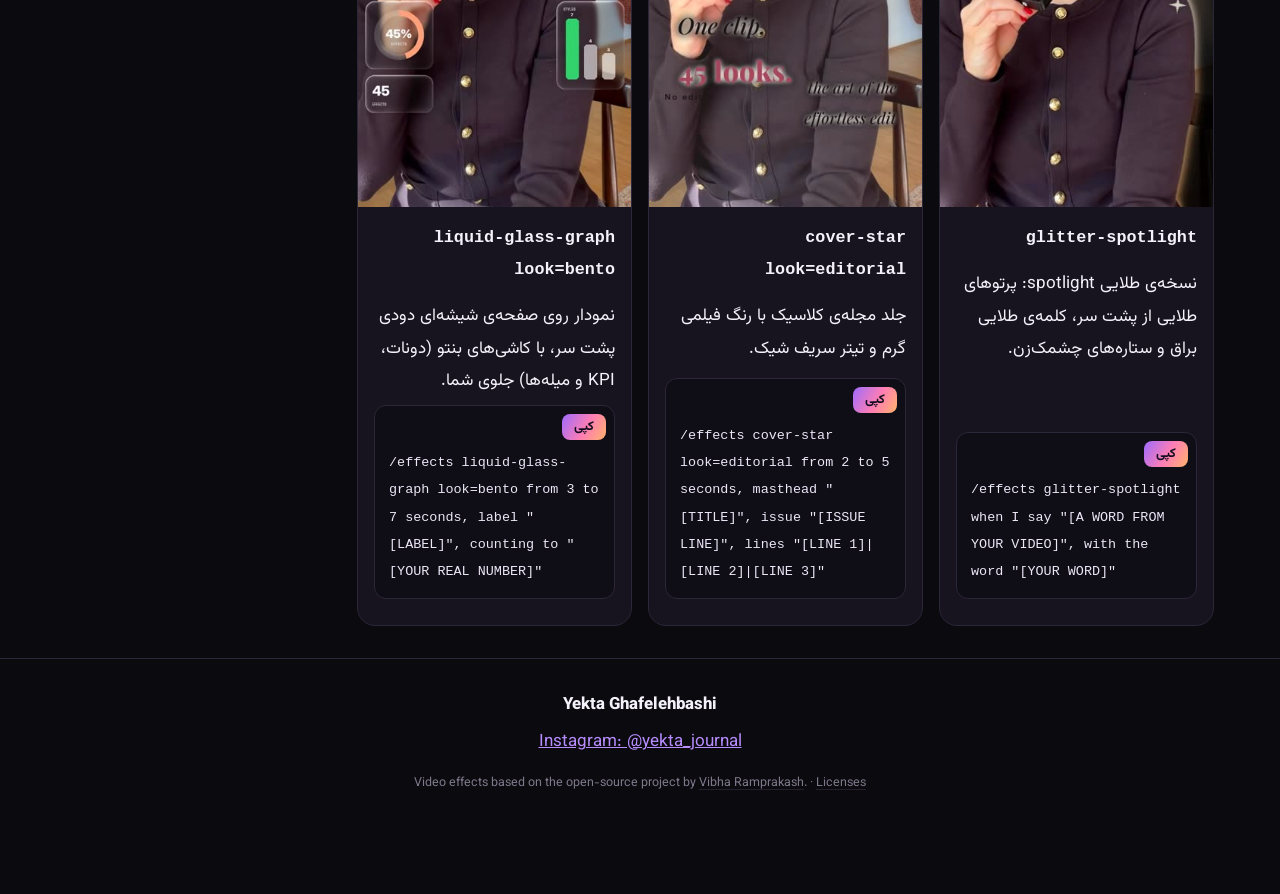
==== commit 611fb248: "Remove credits section and banner from the guide page Attribution stays as the footer line on both p" ====
--- a/docs/index.html
+++ b/docs/index.html
@@ -91,7 +91,7 @@
     <div class="wrap">
       <p class="who">Yekta Ghafelehbashi</p>
       <p><a href="https://instagram.com/yekta_journal" dir="ltr">Instagram: @yekta_journal</a></p>
-      <p class="attribution" dir="ltr">Video effects based on the open-source project by <a href="https://github.com/Vibha-Ramprakash/claude-video-effects">Vibha Ramprakash</a>. · <a href="guide.html#credits">Licenses</a></p>
+      <p class="attribution" dir="ltr">Video effects based on the open-source project by <a href="https://github.com/Vibha-Ramprakash/claude-video-effects">Vibha Ramprakash</a>. · <a href="https://github.com/yektajournal/Yekta_Journal_ai-video-editing-toolkit#credits">Licenses</a></p>
     </div>
   </footer>
 
--- a/docs/style.css
+++ b/docs/style.css
@@ -92,10 +92,6 @@
 .stats { display: flex; flex-wrap: wrap; gap: 18px; margin-top: 18px; color: var(--muted); font-size: .9rem; }
 .stats b { color: var(--text); font-size: 1.2rem; margin-left: 4px; }
 
-.notice {
-  background: var(--surface); border: 1px solid var(--border); border-radius: var(--radius);
-  padding: 12px 16px; font-size: .92rem; color: var(--muted);
-}
 
 /* ---------- quick start ---------- */
 .steps { list-style: none; padding: 0; margin: 0; display: grid; gap: 10px; }
@@ -159,11 +155,6 @@
 .body { padding: 14px 16px 16px; display: flex; flex-direction: column; gap: 8px; flex: 1; }
 .fxname { font-family: ui-monospace, SFMono-Regular, Menlo, monospace; font-size: 1.05rem; font-weight: 700; direction: ltr; text-align: right; }
 .body p { margin: 0; }
-.badge {
-  display: inline-block; font-size: .8rem; color: var(--accent-3); border: 1px solid #4a3622;
-  background: #22180f; border-radius: 8px; padding: 2px 8px;
-}
-.warn { font-size: .85rem; color: #ffd6a0; background: #2a1d10; border-radius: 10px; padding: 6px 10px; }
 .card pre { margin-top: auto; }
 .card-actions { display: flex; gap: 8px; }
 .add-btn {
@@ -211,6 +202,7 @@
 }
 .toc a:hover { border-color: var(--accent); }
 .guide section { border-bottom: 1px solid var(--border); max-width: 820px; }
+.guide section:last-of-type { border-bottom: 0; }
 .tip { background: var(--surface); border: 1px solid var(--border); border-radius: var(--radius); padding: 10px 14px; }
 .cards { list-style: none; padding: 0; display: grid; gap: 10px; }
 .cards li { background: var(--surface); border: 1px solid var(--border); border-radius: var(--radius); padding: 12px 16px; }
@@ -220,11 +212,6 @@
 .faq details { background: var(--surface); border: 1px solid var(--border); border-radius: var(--radius); padding: 10px 16px; margin: 8px 0; }
 .faq summary { cursor: pointer; font-weight: 600; }
 
-.credits {
-  background: var(--surface); border: 1px solid var(--border); border-radius: var(--radius);
-  padding: 22px 18px; margin: 32px 0;
-}
-.credits ul { padding-right: 20px; margin: .4em 0; }
 
 footer { border-top: 1px solid var(--border); padding: 28px 0 96px; text-align: center; color: var(--muted); }
 footer p { margin: .2em 0; }
